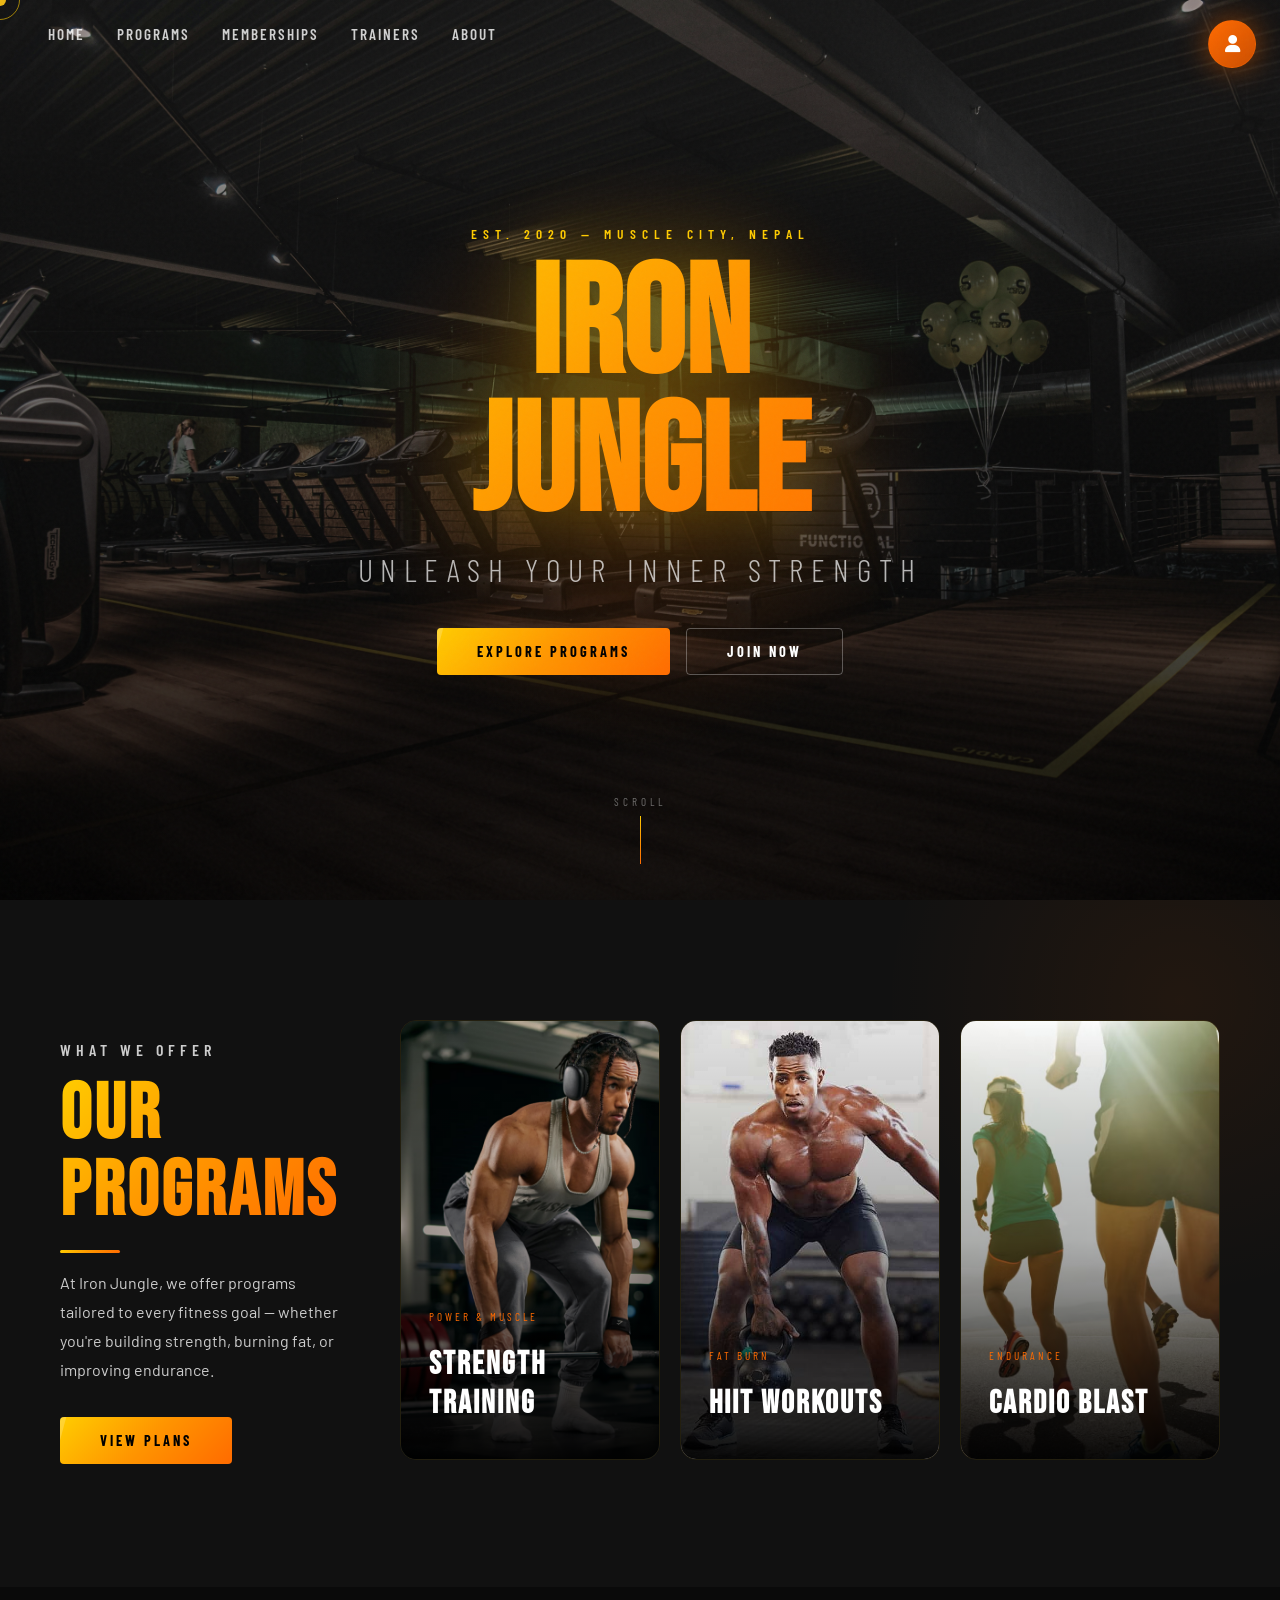
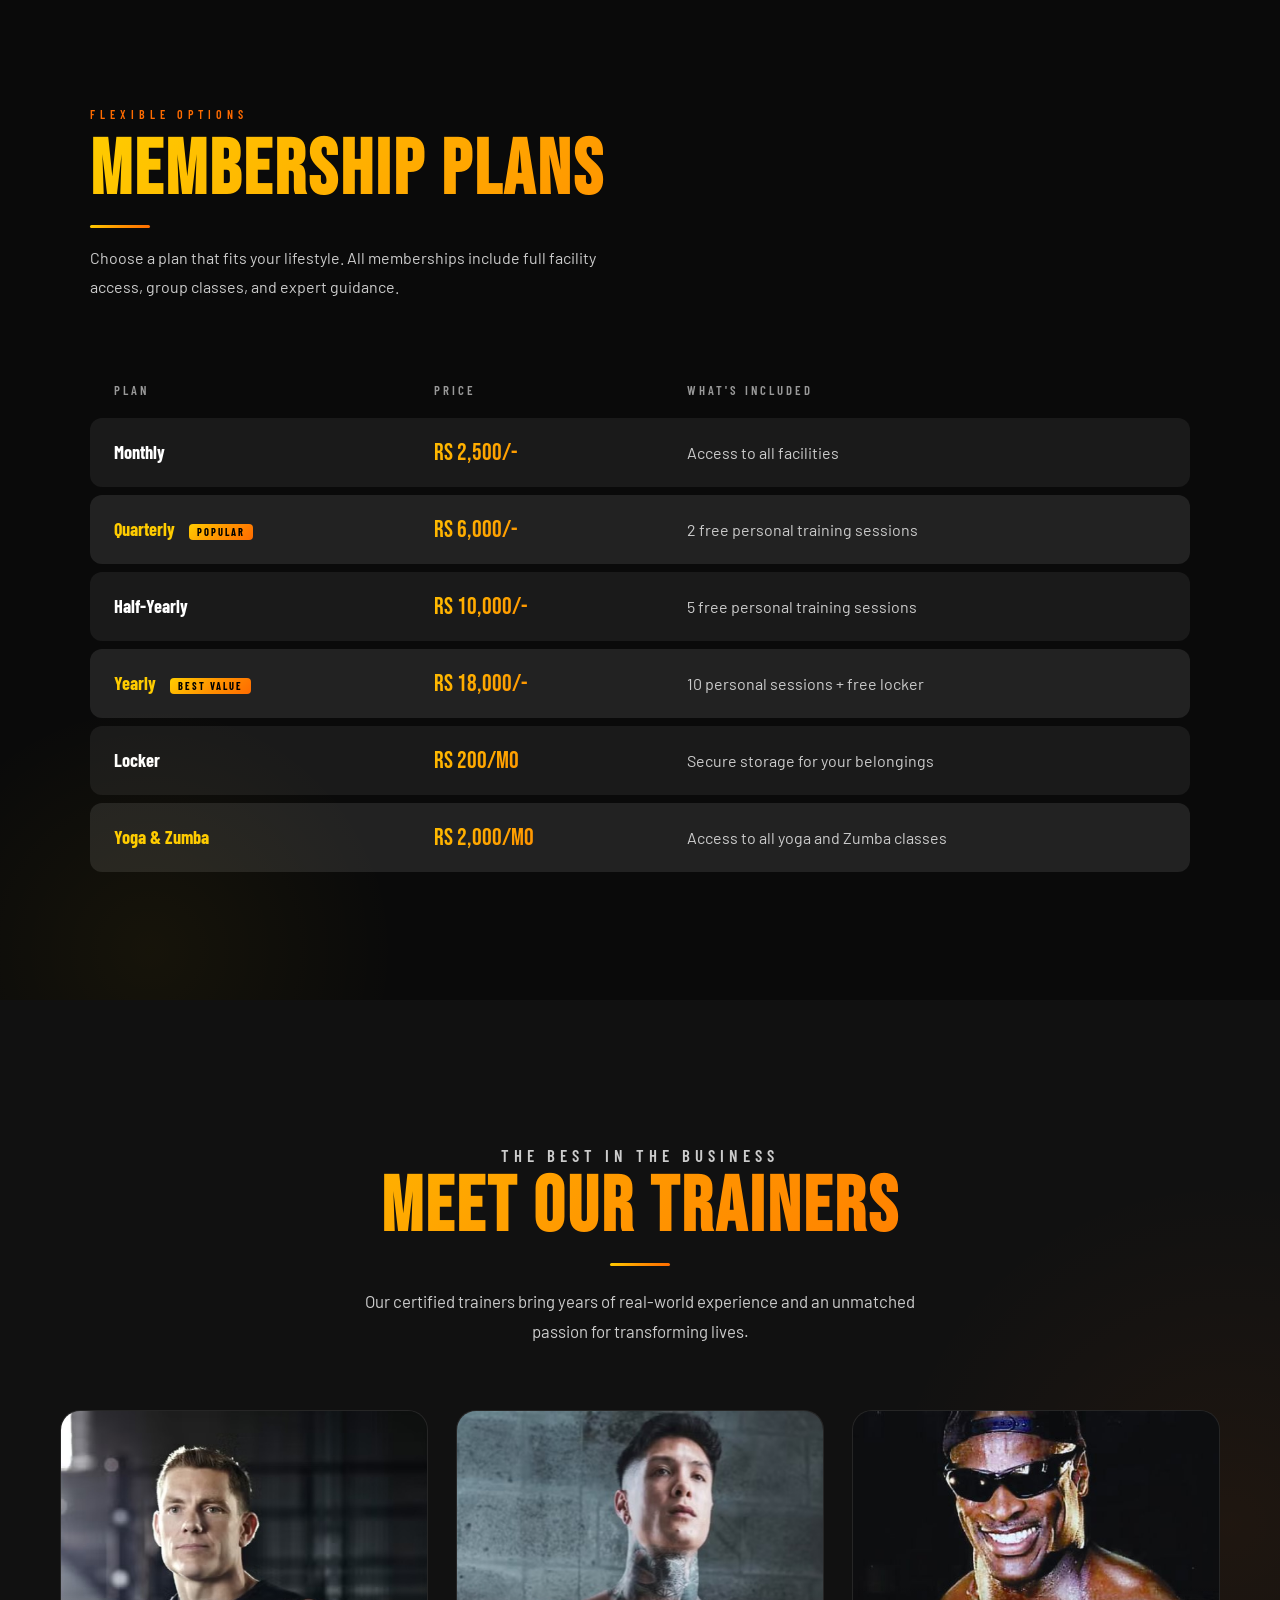
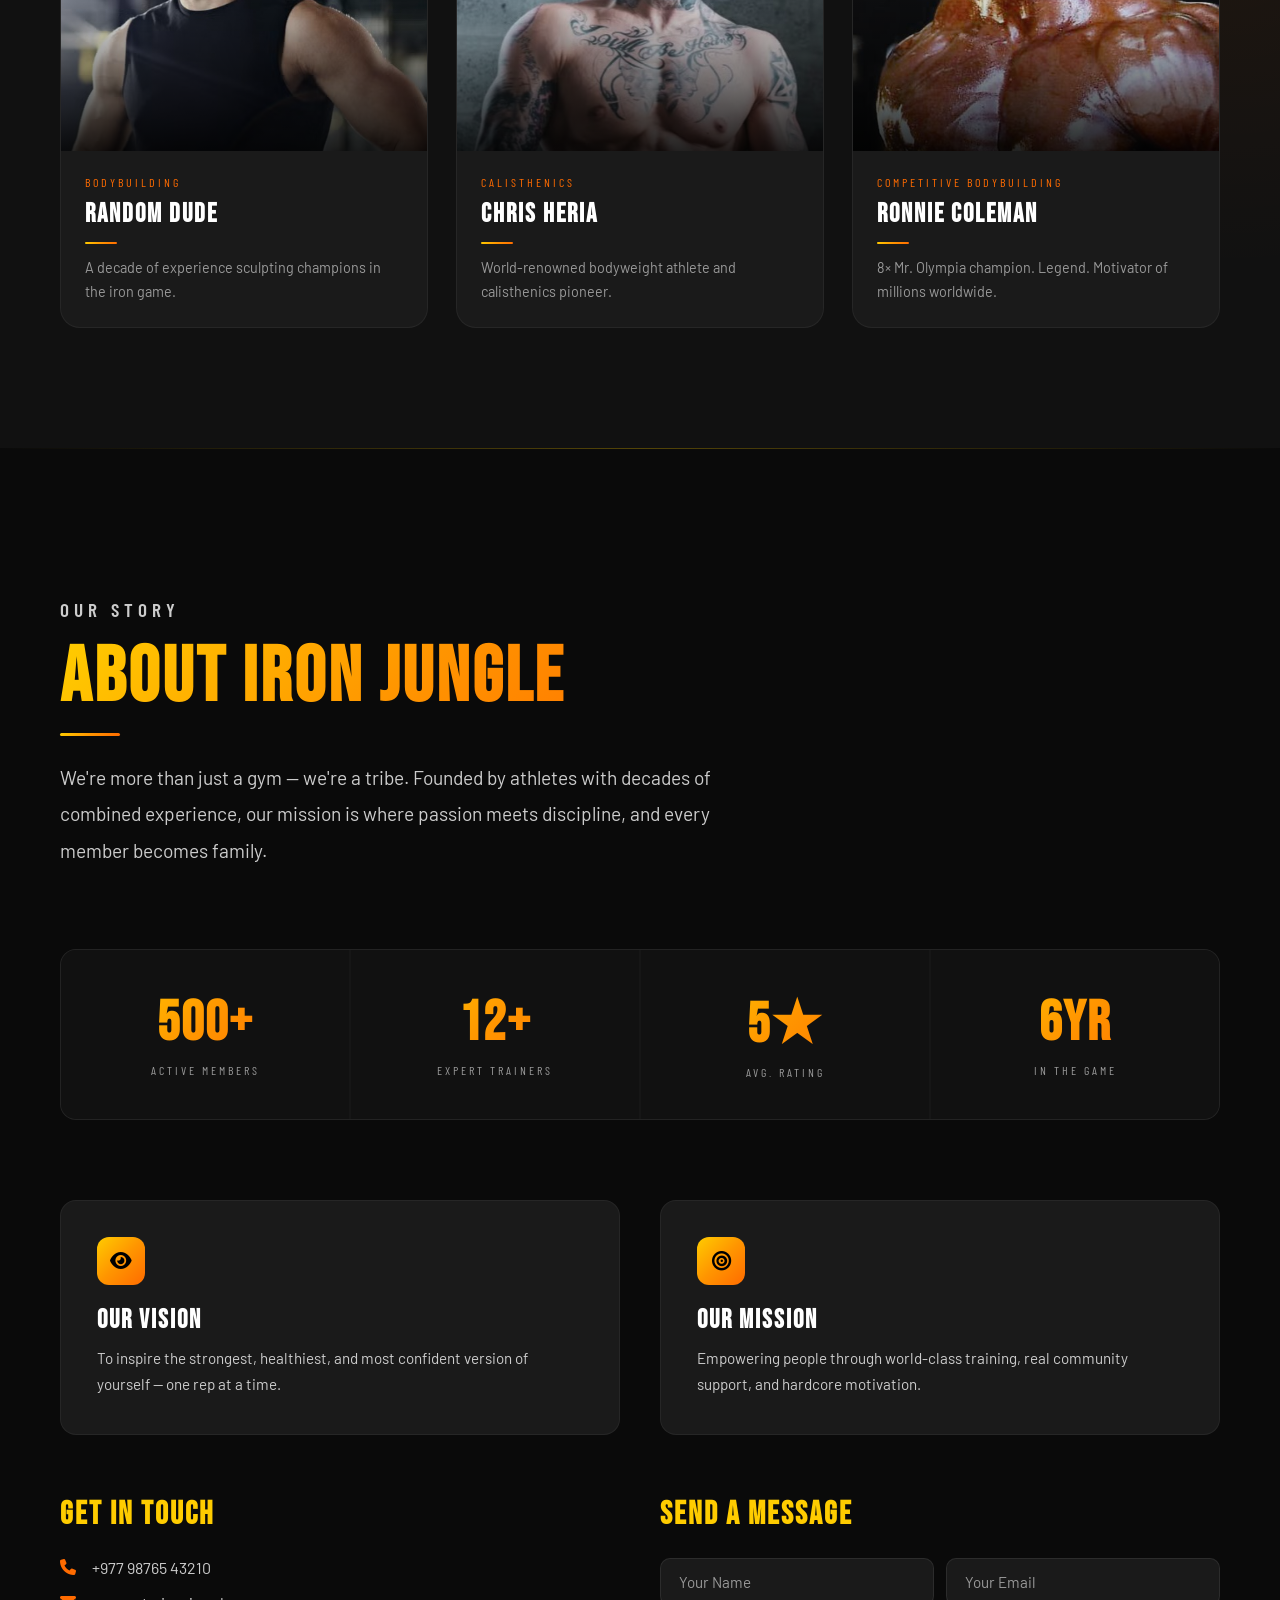
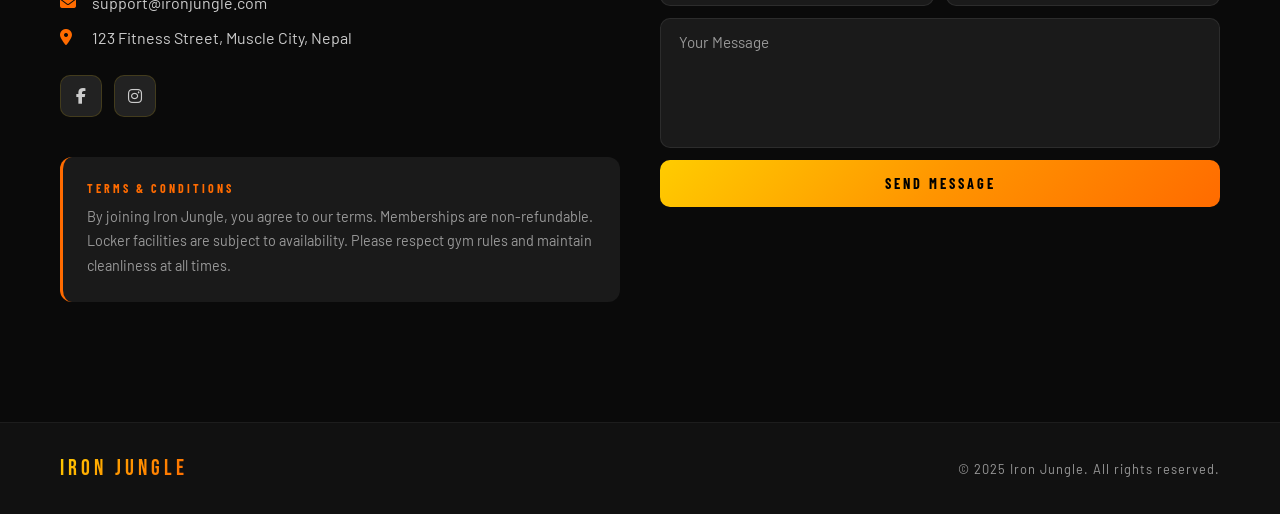
==== index.html @ 3fd4d3b8 "renamed" ====
<!DOCTYPE html>
<html lang="en">
<head>
  <meta charset="UTF-8" />
  <meta name="viewport" content="width=device-width, initial-scale=1.0"/>
  <title>Iron Jungle — Unleash Your Strength</title>
  <link href="https://fonts.googleapis.com/css2?family=Bebas+Neue&family=Anton&family=Barlow+Condensed:wght@300;400;600;700&family=Barlow:wght@300;400;500&display=swap" rel="stylesheet">
  <link rel="stylesheet" href="https://cdnjs.cloudflare.com/ajax/libs/font-awesome/6.4.2/css/all.min.css" />
  <style>
    /* ===== CSS VARIABLES ===== */
    :root {
      --gold: #FFCC00;
      --gold-deep: #E6A800;
      --gold-light: #FFE566;
      --orange: #FF6B00;
      --orange-deep: #CC4E00;
      --dark: #0A0A0A;
      --dark-2: #111111;
      --dark-3: #1A1A1A;
      --dark-4: #222222;
      --dark-5: #2A2A2A;
      --white: #FFFFFF;
      --grey: #999999;
      --grey-light: #CCCCCC;
      --gradient-gold: linear-gradient(135deg, #FFCC00 0%, #FF9500 50%, #FF6B00 100%);
      --gradient-dark: linear-gradient(135deg, #1A1A1A 0%, #0A0A0A 100%);
      --gradient-hero: linear-gradient(180deg, rgba(0,0,0,0.2) 0%, rgba(0,0,0,0.85) 100%);
      --glow-gold: 0 0 30px rgba(255,204,0,0.4), 0 0 60px rgba(255,107,0,0.2);
      --glow-orange: 0 0 30px rgba(255,107,0,0.5);
    }

    /* ===== RESET & BASE ===== */
    *, *::before, *::after { margin: 0; padding: 0; box-sizing: border-box; }
    html { scroll-behavior: smooth; }
    body {
      font-family: 'Barlow', sans-serif;
      background: var(--dark);
      color: var(--white);
      overflow-x: hidden;
      cursor: none;
    }

    /* ===== CUSTOM CURSOR ===== */
    .cursor {
      width: 12px; height: 12px;
      background: var(--gold);
      border-radius: 50%;
      position: fixed; top: 0; left: 0;
      pointer-events: none; z-index: 99999;
      transform: translate(-50%, -50%);
      transition: transform 0.1s ease, width 0.2s ease, height 0.2s ease, background 0.2s ease;
      mix-blend-mode: difference;
    }
    .cursor-ring {
      width: 40px; height: 40px;
      border: 1.5px solid rgba(255,204,0,0.6);
      border-radius: 50%;
      position: fixed; top: 0; left: 0;
      pointer-events: none; z-index: 99998;
      transform: translate(-50%, -50%);
      transition: transform 0.15s ease, width 0.3s ease, height 0.3s ease, opacity 0.3s ease;
    }
    body:hover .cursor { opacity: 1; }
    a:hover ~ .cursor, button:hover ~ .cursor { width: 20px; height: 20px; }

    /* ===== NOISE OVERLAY ===== */
    body::before {
      content: '';
      position: fixed; inset: 0;
      background-image: url("data:image/svg+xml,%3Csvg viewBox='0 0 256 256' xmlns='http://www.w3.org/2000/svg'%3E%3Cfilter id='noise'%3E%3CfeTurbulence type='fractalNoise' baseFrequency='0.9' numOctaves='4' stitchTiles='stitch'/%3E%3C/filter%3E%3Crect width='100%25' height='100%25' filter='url(%23noise)' opacity='1'/%3E%3C/svg%3E");
      opacity: 0.025;
      pointer-events: none;
      z-index: 9999;
    }

    /* ===== SCROLLBAR ===== */
    ::-webkit-scrollbar { width: 4px; }
    ::-webkit-scrollbar-track { background: var(--dark); }
    ::-webkit-scrollbar-thumb { background: var(--gradient-gold); border-radius: 2px; }

    /* ===== LOGIN ICON ===== */
    .login-icon {
      position: fixed; top: 20px; right: 24px;
      width: 48px; height: 48px;
      background: linear-gradient(135deg, var(--orange), var(--orange-deep));
      border-radius: 50%;
      display: flex; align-items: center; justify-content: center;
      cursor: none;
      z-index: 1000;
      box-shadow: var(--glow-orange);
      transition: transform 0.3s cubic-bezier(0.34,1.56,0.64,1), box-shadow 0.3s;
      border: 1px solid rgba(255,107,0,0.3);
    }
    .login-icon:hover { transform: scale(1.15); box-shadow: 0 0 40px rgba(255,107,0,0.7); }
    .login-icon i { color: #fff; font-size: 1.1rem; }

    /* ===== MODAL ===== */
    .modal-overlay {
      display: none; position: fixed; inset: 0;
      background: rgba(0,0,0,0.85);
      backdrop-filter: blur(8px);
      z-index: 998;
    }
    .container {
      display: none; position: fixed;
      top: 50%; left: 50%;
      transform: translate(-50%, -50%) scale(0.95);
      z-index: 999;
      width: min(760px, 96vw);
      min-height: 480px;
      background: var(--dark-3);
      border-radius: 20px;
      overflow: hidden;
      border: 1px solid rgba(255,204,0,0.15);
      box-shadow: 0 30px 80px rgba(0,0,0,0.8), var(--glow-gold);
      opacity: 0;
      transition: opacity 0.35s ease, transform 0.35s cubic-bezier(0.34,1.56,0.64,1);
    }
    .container.active {
      display: block;
      opacity: 1;
      transform: translate(-50%, -50%) scale(1);
    }
    .container p { font-size: 14px; line-height: 1.5; margin: 16px 0; color: var(--grey-light); }
    .container span { font-size: 12px; color: var(--grey); }
    .container a { color: var(--grey-light); font-size: 13px; text-decoration: none; margin: 12px 0 8px; display: block; }
    .container a:hover { color: var(--gold); }
    .container button {
      background: var(--gradient-gold);
      color: #000;
      font-family: 'Barlow Condensed', sans-serif;
      font-size: 14px;
      font-weight: 700;
      letter-spacing: 2px;
      text-transform: uppercase;
      padding: 12px 44px;
      border: none;
      border-radius: 8px;
      cursor: none;
      transition: transform 0.2s, box-shadow 0.2s;
      margin-top: 8px;
    }
    .container button:hover { transform: translateY(-2px); box-shadow: var(--glow-gold); }
    .container form {
      background: var(--dark-3);
      display: flex; align-items: center; justify-content: center;
      flex-direction: column;
      padding: 0 36px;
      height: 100%;
    }
    .container form h1 {
      font-family: 'Bebas Neue', sans-serif;
      font-size: 2.2rem;
      letter-spacing: 3px;
      color: var(--white);
      margin-bottom: 8px;
    }
    .container input {
      background: var(--dark-5);
      border: 1px solid rgba(255,204,0,0.15);
      color: var(--white);
      margin: 6px 0;
      padding: 11px 16px;
      font-size: 13px;
      border-radius: 8px;
      width: 100%;
      outline: none;
      transition: border-color 0.2s, box-shadow 0.2s;
    }
    .container input:focus { border-color: var(--gold); box-shadow: 0 0 12px rgba(255,204,0,0.15); }
    .container input::placeholder { color: var(--grey); }
    .social-icons { margin: 12px 0; display: flex; gap: 8px; justify-content: center; }
    .social-icons a {
      border: 1px solid rgba(255,204,0,0.2);
      border-radius: 8px;
      display: inline-flex; justify-content: center; align-items: center;
      width: 38px; height: 38px;
      color: var(--grey-light);
      transition: background 0.2s, color 0.2s, border-color 0.2s;
    }
    .social-icons a:hover { background: var(--gradient-gold); color: #000; border-color: transparent; }
    .form-container { position: absolute; top: 0; height: 100%; transition: all 0.55s ease-in-out; }
    .sign-in { left: 0; width: 50%; z-index: 2; }
    .container.active .sign-in { transform: translateX(100%); }
    .sign-up { left: 0; width: 50%; opacity: 0; z-index: 1; }
    .container.active .sign-up { transform: translateX(100%); opacity: 1; z-index: 5; animation: move 0.55s; }
    @keyframes move {
      0%, 49.99% { opacity: 0; z-index: 1; }
      50%, 100% { opacity: 1; z-index: 5; }
    }
    .toggle-container {
      position: absolute; top: 0; left: 50%;
      width: 50%; height: 100%;
      overflow: hidden;
      transition: all 0.55s ease-in-out;
      border-radius: 120px 0 0 80px;
      z-index: 1000;
    }
    .container.active .toggle-container { transform: translateX(-100%); border-radius: 0 120px 80px 0; }
    .toggle {
      background: linear-gradient(135deg, #1A1A1A 0%, var(--orange-deep) 60%, var(--orange) 100%);
      height: 100%; color: #fff;
      position: relative; left: -100%; width: 200%;
      transform: translateX(0);
      transition: all 0.55s ease-in-out;
    }
    .container.active .toggle { transform: translateX(50%); }
    .toggle-panel {
      position: absolute; width: 50%; height: 100%;
      display: flex; align-items: center; justify-content: center; flex-direction: column;
      padding: 0 30px; text-align: center; top: 0;
      transition: all 0.55s ease-in-out;
    }
    .toggle-panel h1 { font-family: 'Bebas Neue', sans-serif; font-size: 2rem; letter-spacing: 3px; margin-bottom: 12px; }
    .toggle-panel p { font-size: 14px; color: rgba(255,255,255,0.8); margin-bottom: 20px; }
    .toggle-left { transform: translateX(-200%); }
    .container.active .toggle-left { transform: translateX(0); }
    .toggle-right { right: 0; transform: translateX(0); }
    .container.active .toggle-right { transform: translateX(200%); }
    .hidden { background: transparent; border: 1.5px solid rgba(255,255,255,0.5); color: #fff; }
    .hidden:hover { background: rgba(255,255,255,0.1); box-shadow: none; }

    /* ===== NAVBAR ===== */
    .navbar {
      position: absolute; top: 24px; left: 48px; z-index: 100;
    }
    .nav-list { display: flex; gap: 32px; list-style: none; }
    .nav-list li a {
      font-family: 'Barlow Condensed', sans-serif;
      font-weight: 600;
      font-size: 0.95rem;
      letter-spacing: 2px;
      text-transform: uppercase;
      color: rgba(255,255,255,0.8);
      text-decoration: none;
      position: relative;
      padding-bottom: 4px;
      transition: color 0.3s;
    }
    .nav-list li a::after {
      content: '';
      position: absolute; bottom: 0; left: 0;
      width: 0; height: 2px;
      background: var(--gradient-gold);
      transition: width 0.35s cubic-bezier(0.77, 0, 0.18, 1);
    }
    .nav-list li a:hover { color: var(--gold); }
    .nav-list li a:hover::after { width: 100%; }

    /* ===== HERO ===== */
    .hero {
      position: relative;
      width: 100%; height: 100vh;
      background: linear-gradient(180deg, rgba(0,0,0,0.25) 0%, rgba(0,0,0,0.92) 100%),
        url('homeimg.jpg') center center / cover no-repeat;
      display: flex; align-items: center; justify-content: center;
      text-align: center;
      overflow: hidden;
    }
    /* Gradient orbs behind hero text */
    .hero::before {
      content: '';
      position: absolute;
      width: 600px; height: 600px;
      background: radial-gradient(circle, rgba(255,107,0,0.18) 0%, transparent 70%);
      top: 50%; left: 50%;
      transform: translate(-50%, -50%);
      animation: pulse-orb 6s ease-in-out infinite alternate;
      pointer-events: none;
    }
    @keyframes pulse-orb { from { transform: translate(-50%,-50%) scale(1); } to { transform: translate(-50%,-50%) scale(1.3); } }
    .hero-content { position: relative; z-index: 1; }
    .hero-eyebrow {
      font-family: 'Barlow Condensed', sans-serif;
      font-size: 0.85rem;
      font-weight: 600;
      letter-spacing: 6px;
      text-transform: uppercase;
      color: var(--gold);
      margin-bottom: 16px;
      opacity: 0;
      transform: translateY(20px);
      animation: fadeUp 0.8s 0.3s forwards;
    }
    .hero-title {
      font-family: 'Bebas Neue', sans-serif;
      font-size: clamp(4.5rem, 12vw, 10rem);
      line-height: 0.9;
      background: var(--gradient-gold);
      -webkit-background-clip: text;
      -webkit-text-fill-color: transparent;
      background-clip: text;
      filter: drop-shadow(0 0 40px rgba(255,204,0,0.35));
      opacity: 0;
      transform: translateY(30px);
      animation: fadeUp 0.9s 0.5s forwards;
    }
    .hero-subtitle {
      font-family: 'Barlow Condensed', sans-serif;
      font-size: clamp(1.2rem, 3vw, 2rem);
      font-weight: 300;
      letter-spacing: 8px;
      text-transform: uppercase;
      color: rgba(255,255,255,0.7);
      margin-top: 16px;
      opacity: 0;
      transform: translateY(20px);
      animation: fadeUp 0.8s 0.7s forwards;
    }
    .hero-cta {
      display: inline-flex; gap: 16px; margin-top: 40px;
      opacity: 0; transform: translateY(20px);
      animation: fadeUp 0.8s 0.9s forwards;
    }
    .btn-primary {
      font-family: 'Barlow Condensed', sans-serif;
      font-weight: 700; font-size: 0.9rem;
      letter-spacing: 3px; text-transform: uppercase;
      padding: 15px 40px;
      background: var(--gradient-gold);
      color: #000; border: none; border-radius: 4px;
      cursor: none; text-decoration: none;
      transition: transform 0.3s cubic-bezier(0.34,1.56,0.64,1), box-shadow 0.3s;
      position: relative; overflow: hidden;
    }
    .btn-primary::before {
      content: ''; position: absolute; inset: 0;
      background: rgba(255,255,255,0.2);
      transform: translateX(-100%) skewX(-15deg);
      transition: transform 0.4s ease;
    }
    .btn-primary:hover::before { transform: translateX(100%) skewX(-15deg); }
    .btn-primary:hover { transform: translateY(-3px); box-shadow: var(--glow-gold); }
    .btn-ghost {
      font-family: 'Barlow Condensed', sans-serif;
      font-weight: 700; font-size: 0.9rem;
      letter-spacing: 3px; text-transform: uppercase;
      padding: 14px 40px;
      background: transparent;
      color: var(--white); border: 1.5px solid rgba(255,255,255,0.3);
      border-radius: 4px; cursor: none; text-decoration: none;
      transition: border-color 0.3s, color 0.3s, transform 0.3s;
    }
    .btn-ghost:hover { border-color: var(--gold); color: var(--gold); transform: translateY(-3px); }

    /* scroll indicator */
    .scroll-indicator {
      position: absolute; bottom: 36px; left: 50%; transform: translateX(-50%);
      display: flex; flex-direction: column; align-items: center; gap: 8px;
      opacity: 0; animation: fadeIn 1s 1.4s forwards;
    }
    .scroll-indicator span {
      font-family: 'Barlow Condensed', sans-serif;
      font-size: 0.7rem; letter-spacing: 4px; color: rgba(255,255,255,0.4);
      text-transform: uppercase;
    }
    .scroll-line { width: 1px; height: 48px; background: var(--gradient-gold); animation: scrollLine 2s ease-in-out infinite; }
    @keyframes scrollLine { 0%,100% { transform: scaleY(1); opacity:0.6; } 50% { transform: scaleY(0.4); opacity:1; } }

    /* ===== SECTION TITLE ===== */
    .section-label {
      font-family: 'Barlow Condensed', sans-serif;
      font-size: 0.75rem; font-weight: 600;
      letter-spacing: 5px; text-transform: uppercase;
      color: var(--orange);
      margin-bottom: 12px;
    }
    .section-title {
      font-family: 'Bebas Neue', sans-serif;
      font-size: clamp(2.8rem, 6vw, 5rem);
      letter-spacing: 3px;
      line-height: 1;
      background: var(--gradient-gold);
      -webkit-background-clip: text;
      -webkit-text-fill-color: transparent;
      background-clip: text;
    }

    /* ===== PROGRAMS SECTION ===== */
    #programs {
      padding: 120px 60px;
      background: var(--dark-2);
      position: relative; overflow: hidden;
    }
    #programs::before {
      content: '';
      position: absolute; top: -200px; right: -200px;
      width: 600px; height: 600px;
      background: radial-gradient(circle, rgba(255,107,0,0.07) 0%, transparent 70%);
      pointer-events: none;
    }
    .programs-layout {
      max-width: 1300px; margin: 0 auto;
      display: grid; grid-template-columns: 280px 1fr;
      gap: 60px; align-items: start;
    }
    .programs-sidebar { position: sticky; top: 100px; }
    .programs-sidebar .section-title { margin-bottom: 20px; }
    .programs-sidebar p {
      font-size: 1rem; line-height: 1.8;
      color: var(--grey-light); margin-top: 16px;
    }
    .programs-sidebar .btn-primary { margin-top: 32px; display: inline-block; }
    .program-card-container {
      display: grid;
      grid-template-columns: repeat(auto-fit, minmax(240px,1fr));
      gap: 20px;
    }
    .program-card {
      position: relative; height: 440px;
      border-radius: 16px; overflow: hidden;
      cursor: none;
      border: 1px solid rgba(255,204,0,0.08);
      transition: transform 0.4s cubic-bezier(0.34,1.56,0.64,1), box-shadow 0.4s;
    }
    .program-card:hover { transform: translateY(-8px) scale(1.02); box-shadow: 0 30px 60px rgba(0,0,0,0.5), var(--glow-gold); }
    .program-img-container { position: relative; width: 100%; height: 100%; }
    .program-img-container img { width: 100%; height: 100%; object-fit: cover; transition: transform 0.6s ease, filter 0.4s; }
    .program-card:hover img { transform: scale(1.08); filter: brightness(0.5) saturate(1.2); }
    .program-overlay {
      position: absolute; inset: 0;
      background: linear-gradient(to top, rgba(0,0,0,0.95) 0%, rgba(0,0,0,0.3) 50%, transparent 100%);
      display: flex; flex-direction: column; justify-content: flex-end;
      padding: 28px;
      transition: background 0.4s;
    }
    .program-card:hover .program-overlay { background: linear-gradient(to top, rgba(0,0,0,0.97) 0%, rgba(10,10,10,0.6) 100%); }
    .program-tag {
      font-family: 'Barlow Condensed', sans-serif;
      font-size: 0.7rem; letter-spacing: 3px; text-transform: uppercase;
      color: var(--orange); margin-bottom: 8px;
    }
    .program-overlay h2 {
      font-family: 'Bebas Neue', sans-serif;
      font-size: 2rem; letter-spacing: 2px; color: var(--white);
      margin-bottom: 8px;
    }
    .program-overlay p {
      font-size: 0.9rem; color: rgba(255,255,255,0.7);
      line-height: 1.6;
      max-height: 0; overflow: hidden;
      transition: max-height 0.4s ease, opacity 0.4s;
      opacity: 0;
    }
    .program-card:hover .program-overlay p { max-height: 100px; opacity: 1; }
    .program-line {
      width: 0; height: 2px;
      background: var(--gradient-gold);
      margin-bottom: 12px;
      transition: width 0.4s ease;
    }
    .program-card:hover .program-line { width: 40px; }

    /* ===== MEMBERSHIPS SECTION ===== */
    #memberships {
      padding: 120px 60px;
      background: var(--dark);
      position: relative; overflow: hidden;
    }
    #memberships::after {
      content: '';
      position: absolute; bottom: -200px; left: -100px;
      width: 500px; height: 500px;
      background: radial-gradient(circle, rgba(255,204,0,0.05) 0%, transparent 70%);
      pointer-events: none;
    }
    .memberships-layout {
      max-width: 1100px; margin: 0 auto;
    }
    .memberships-header { margin-bottom: 60px; }
    .membership-table {
      width: 100%; border-collapse: separate; border-spacing: 0 8px;
      font-size: 1rem;
    }
    .membership-table thead tr { background: transparent; }
    .membership-table th {
      font-family: 'Barlow Condensed', sans-serif;
      font-weight: 600; letter-spacing: 3px; text-transform: uppercase;
      font-size: 0.8rem; color: var(--grey);
      padding: 12px 24px; text-align: left;
    }
    .membership-table tbody tr {
      background: var(--dark-3);
      border-radius: 12px;
      transition: transform 0.3s ease, box-shadow 0.3s;
      cursor: default;
    }
    .membership-table tbody tr:hover {
      transform: translateX(6px);
      box-shadow: -4px 0 0 var(--orange), 4px 20px 40px rgba(0,0,0,0.3);
    }
    .membership-table td {
      padding: 20px 24px;
      border-bottom: none;
      color: var(--grey-light);
    }
    .membership-table td:first-child {
      font-family: 'Barlow Condensed', sans-serif;
      font-weight: 700; font-size: 1.15rem;
      color: var(--white); border-radius: 12px 0 0 12px;
    }
    .membership-table td:last-child { border-radius: 0 12px 12px 0; }
    .price-cell {
      font-family: 'Bebas Neue', sans-serif;
      font-size: 1.5rem;
      background: var(--gradient-gold);
      -webkit-background-clip: text;
      -webkit-text-fill-color: transparent;
      background-clip: text;
    }
    .membership-table tbody tr.highlight-row { background: var(--dark-4); border: 1px solid rgba(255,204,0,0.15); }
    .membership-table tbody tr.highlight-row td:first-child { color: var(--gold); }
    .highlight-badge {
      display: inline-block; font-size: 0.65rem;
      font-family: 'Barlow Condensed', sans-serif;
      letter-spacing: 2px; text-transform: uppercase;
      background: var(--gradient-gold); color: #000;
      padding: 2px 8px; border-radius: 4px; margin-left: 10px;
      font-weight: 700; vertical-align: middle;
    }

    /* ===== TRAINERS SECTION ===== */
    #trainers {
      padding: 120px 60px;
      background: var(--dark-2);
      position: relative; overflow: hidden;
    }
    #trainers::before {
      content: '';
      position: absolute; top: 50%; right: -300px;
      width: 700px; height: 700px;
      background: radial-gradient(circle, rgba(255,107,0,0.06) 0%, transparent 70%);
      transform: translateY(-50%);
      pointer-events: none;
    }
    .trainers-layout { max-width: 1300px; margin: 0 auto; }
    .trainers-header { text-align: center; margin-bottom: 64px; }
    .trainers-header .section-title { display: block; }
    .trainers-header p { max-width: 560px; margin: 20px auto 0; color: var(--grey-light); font-size: 1.05rem; line-height: 1.8; }
    .trainer-grid {
      display: grid; grid-template-columns: repeat(3, 1fr);
      gap: 28px;
    }
    .trainer-card {
      background: var(--dark-3);
      border-radius: 20px; overflow: hidden;
      border: 1px solid rgba(255,255,255,0.05);
      transition: transform 0.4s cubic-bezier(0.34,1.56,0.64,1), box-shadow 0.4s, border-color 0.4s;
      cursor: none; position: relative;
    }
    .trainer-card:hover {
      transform: translateY(-12px);
      box-shadow: 0 40px 80px rgba(0,0,0,0.5), 0 0 0 1px rgba(255,204,0,0.2);
      border-color: rgba(255,204,0,0.2);
    }
    .trainer-img-container { width: 100%; height: 340px; overflow: hidden; position: relative; }
    .trainer-img-container::after {
      content: '';
      position: absolute; inset: 0;
      background: linear-gradient(to top, rgba(0,0,0,0.85) 0%, transparent 50%);
    }
    .trainer-img-container img {
      width: 100%; height: 100%; object-fit: cover; object-position: top;
      transition: transform 0.6s ease, filter 0.4s;
    }
    .trainer-card:hover img { transform: scale(1.06); filter: saturate(1.1); }
    .trainer-insta-btn {
      position: absolute; bottom: 16px; right: 16px;
      width: 40px; height: 40px;
      background: var(--gradient-gold);
      border-radius: 50%;
      display: flex; align-items: center; justify-content: center;
      color: #000; font-size: 1rem;
      z-index: 2;
      opacity: 0; transform: scale(0.7);
      transition: opacity 0.3s, transform 0.3s cubic-bezier(0.34,1.56,0.64,1);
      text-decoration: none;
    }
    .trainer-card:hover .trainer-insta-btn { opacity: 1; transform: scale(1); }
    .trainer-insta-btn:hover { transform: scale(1.15) !important; }
    .trainer-info { padding: 24px; }
    .trainer-info h3 {
      font-family: 'Bebas Neue', sans-serif;
      font-size: 1.6rem; letter-spacing: 2px;
      color: var(--white); margin-bottom: 6px;
    }
    .trainer-specialty {
      font-family: 'Barlow Condensed', sans-serif;
      font-size: 0.75rem; letter-spacing: 3px; text-transform: uppercase;
      color: var(--orange); margin-bottom: 10px;
    }
    .trainer-info p { font-size: 0.9rem; color: var(--grey); line-height: 1.6; }
    .trainer-divider { width: 32px; height: 2px; background: var(--gradient-gold); margin: 12px 0; border-radius: 1px; }

    /* ===== ABOUT SECTION ===== */
    #about {
      padding: 120px 60px;
      background: var(--dark);
      position: relative; overflow: hidden;
    }
    #about::before {
      content: '';
      position: absolute; top: 0; left: 0; right: 0; height: 1px;
      background: linear-gradient(to right, transparent, rgba(255,204,0,0.3), transparent);
    }
    .about-layout { max-width: 1200px; margin: 0 auto; }
    .about-intro { max-width: 700px; margin-bottom: 80px; }
    .about-intro p { font-size: 1.2rem; line-height: 1.9; color: var(--grey-light); margin-top: 24px; }
    .about-stats {
      display: grid; grid-template-columns: repeat(4, 1fr);
      gap: 2px; margin-bottom: 80px;
      background: rgba(255,255,255,0.05);
      border-radius: 16px; overflow: hidden;
      border: 1px solid rgba(255,255,255,0.06);
    }
    .stat-box {
      background: var(--dark-2);
      padding: 40px 30px; text-align: center;
      transition: background 0.3s;
    }
    .stat-box:hover { background: var(--dark-3); }
    .stat-box h3 {
      font-family: 'Bebas Neue', sans-serif;
      font-size: 3.5rem; letter-spacing: 2px;
      background: var(--gradient-gold);
      -webkit-background-clip: text;
      -webkit-text-fill-color: transparent;
      background-clip: text;
    }
    .stat-box p { font-family: 'Barlow Condensed', sans-serif; font-size: 0.75rem; letter-spacing: 3px; text-transform: uppercase; color: var(--grey); margin-top: 6px; }
    .about-grid {
      display: grid; grid-template-columns: 1fr 1fr;
      gap: 40px; margin-bottom: 60px;
    }
    .highlight {
      padding: 36px;
      background: var(--dark-3);
      border-radius: 16px;
      border: 1px solid rgba(255,255,255,0.05);
      transition: transform 0.3s, border-color 0.3s;
    }
    .highlight:hover { transform: translateY(-4px); border-color: rgba(255,204,0,0.15); }
    .highlight-icon {
      width: 48px; height: 48px;
      background: var(--gradient-gold);
      border-radius: 12px;
      display: flex; align-items: center; justify-content: center;
      font-size: 1.2rem; color: #000;
      margin-bottom: 20px;
    }
    .highlight h3 {
      font-family: 'Bebas Neue', sans-serif;
      font-size: 1.6rem; letter-spacing: 2px;
      color: var(--white); margin-bottom: 10px;
    }
    .highlight p { font-size: 0.95rem; color: var(--grey-light); line-height: 1.7; }
    .contact-section {
      display: grid; grid-template-columns: 1fr 1fr; gap: 40px;
    }
    .contact-info h3 {
      font-family: 'Bebas Neue', sans-serif;
      font-size: 2rem; letter-spacing: 2px; color: var(--gold);
      margin-bottom: 24px;
    }
    .contact-item {
      display: flex; align-items: center; gap: 12px;
      margin-bottom: 16px; color: var(--grey-light);
    }
    .contact-item i { color: var(--orange); width: 20px; }
    .contact-socials { display: flex; gap: 12px; margin-top: 28px; }
    .contact-socials a {
      width: 42px; height: 42px;
      background: var(--dark-4);
      border: 1px solid rgba(255,204,0,0.15);
      border-radius: 10px;
      display: flex; align-items: center; justify-content: center;
      color: var(--grey-light); font-size: 1rem;
      text-decoration: none;
      transition: background 0.3s, color 0.3s, transform 0.3s;
    }
    .contact-socials a:hover { background: var(--gradient-gold); color: #000; transform: translateY(-3px); }
    .terms-box { margin-top: 40px; padding: 24px; background: var(--dark-3); border-radius: 12px; border-left: 3px solid var(--orange); }
    .terms-box h4 {
      font-family: 'Barlow Condensed', sans-serif;
      font-size: 0.75rem; letter-spacing: 3px; text-transform: uppercase;
      color: var(--orange); margin-bottom: 10px;
    }
    .terms-box p { font-size: 0.9rem; color: var(--grey); line-height: 1.7; }
    .contact-form-box { }
    .contact-form-box h3 {
      font-family: 'Bebas Neue', sans-serif;
      font-size: 2rem; letter-spacing: 2px; color: var(--gold);
      margin-bottom: 24px;
    }
    .contact-form-box form { display: flex; flex-direction: column; gap: 12px; }
    .form-row { display: flex; gap: 12px; }
    .form-row input { flex: 1; }
    .contact-form-box input,
    .contact-form-box textarea {
      width: 100%;
      padding: 14px 18px;
      background: var(--dark-3);
      border: 1px solid rgba(255,255,255,0.08);
      border-radius: 10px;
      color: var(--white);
      font-family: 'Barlow', sans-serif;
      font-size: 0.95rem;
      outline: none;
      transition: border-color 0.25s, box-shadow 0.25s;
    }
    .contact-form-box input:focus,
    .contact-form-box textarea:focus { border-color: var(--gold); box-shadow: 0 0 0 3px rgba(255,204,0,0.08); }
    .contact-form-box input::placeholder,
    .contact-form-box textarea::placeholder { color: var(--grey); }
    .contact-form-box textarea { resize: none; height: 130px; }
    .contact-form-box button {
      font-family: 'Barlow Condensed', sans-serif;
      font-weight: 700; letter-spacing: 3px; font-size: 0.9rem;
      text-transform: uppercase;
      padding: 15px;
      background: var(--gradient-gold);
      color: #000; border: none; border-radius: 10px;
      cursor: none;
      transition: transform 0.3s, box-shadow 0.3s;
    }
    .contact-form-box button:hover { transform: translateY(-2px); box-shadow: var(--glow-gold); }

    /* ===== FOOTER LINE ===== */
    footer {
      background: var(--dark-2);
      border-top: 1px solid rgba(255,255,255,0.05);
      padding: 32px 60px;
      display: flex; align-items: center; justify-content: space-between;
    }
    footer .logo-text {
      font-family: 'Bebas Neue', sans-serif;
      font-size: 1.4rem; letter-spacing: 4px;
      background: var(--gradient-gold);
      -webkit-background-clip: text;
      -webkit-text-fill-color: transparent;
      background-clip: text;
    }
    footer p { font-size: 0.8rem; color: var(--grey); letter-spacing: 1px; }

    /* ===== ANIMATIONS ===== */
    @keyframes fadeUp {
      to { opacity: 1; transform: translateY(0); }
    }
    @keyframes fadeIn {
      to { opacity: 1; }
    }
    .reveal {
      opacity: 0; transform: translateY(40px);
      transition: opacity 0.8s cubic-bezier(0.16,1,0.3,1), transform 0.8s cubic-bezier(0.16,1,0.3,1);
    }
    .reveal.visible { opacity: 1; transform: translateY(0); }
    .reveal-left {
      opacity: 0; transform: translateX(-40px);
      transition: opacity 0.8s cubic-bezier(0.16,1,0.3,1), transform 0.8s cubic-bezier(0.16,1,0.3,1);
    }
    .reveal-left.visible { opacity: 1; transform: translateX(0); }

    /* stagger delays */
    .stagger-1 { transition-delay: 0.1s; }
    .stagger-2 { transition-delay: 0.2s; }
    .stagger-3 { transition-delay: 0.3s; }
    .stagger-4 { transition-delay: 0.4s; }

    /* divider lines */
    .section-divider {
      width: 60px; height: 3px;
      background: var(--gradient-gold);
      border-radius: 2px;
      margin: 16px 0 0;
    }

    /* ===== RESPONSIVE ===== */
    @media (max-width: 1024px) {
      .programs-layout { grid-template-columns: 1fr; }
      .programs-sidebar { position: static; }
      .trainer-grid { grid-template-columns: 1fr 1fr; }
      .about-grid { grid-template-columns: 1fr; }
      .contact-section { grid-template-columns: 1fr; }
      .about-stats { grid-template-columns: repeat(2,1fr); }
    }
    @media (max-width: 768px) {
      #programs, #memberships, #trainers, #about { padding: 80px 24px; }
      .navbar { left: 20px; top: 16px; }
      .nav-list { gap: 20px; }
      .trainer-grid { grid-template-columns: 1fr; }
      footer { flex-direction: column; gap: 12px; text-align: center; }
      .about-stats { grid-template-columns: repeat(2,1fr); }
    }
  </style>
</head>
<body>

  <!-- CURSOR -->
  <div class="cursor" id="cursor"></div>
  <div class="cursor-ring" id="cursorRing"></div>

  <!-- LOGIN ICON -->
  <div class="login-icon" tabindex="0" aria-label="Open login modal">
    <i class="fas fa-user" id="loginIcon"></i>
  </div>

  <!-- MODAL -->
  <div class="container" id="container">
    <div class="form-container sign-up">
      <form>
        <h1>Create Account</h1>
        <div class="social-icons">
          <a href="#" aria-label="Google"><i class="fa-brands fa-google-plus-g"></i></a>
          <a href="#" aria-label="Facebook"><i class="fa-brands fa-facebook-f"></i></a>
          <a href="#" aria-label="GitHub"><i class="fa-brands fa-github"></i></a>
          <a href="#" aria-label="LinkedIn"><i class="fa-brands fa-linkedin-in"></i></a>
        </div>
        <span>or use your email for registration</span>
        <input type="text" placeholder="Full Name" required />
        <input type="email" placeholder="Email Address" required />
        <input type="password" placeholder="Password" required />
        <button type="submit">Create Account</button>
      </form>
    </div>
    <div class="form-container sign-in">
      <form>
        <h1>Welcome Back</h1>
        <div class="social-icons">
          <a href="#" aria-label="Google"><i class="fa-brands fa-google-plus-g"></i></a>
          <a href="#" aria-label="Facebook"><i class="fa-brands fa-facebook-f"></i></a>
          <a href="#" aria-label="GitHub"><i class="fa-brands fa-github"></i></a>
          <a href="#" aria-label="LinkedIn"><i class="fa-brands fa-linkedin-in"></i></a>
        </div>
        <span>or use your email password</span>
        <input type="email" placeholder="Email Address" required />
        <input type="password" placeholder="Password" required />
        <a href="#">Forgot Your Password?</a>
        <button type="submit">Sign In</button>
      </form>
    </div>
    <div class="toggle-container">
      <div class="toggle">
        <div class="toggle-panel toggle-left">
          <h1>Welcome Back!</h1>
          <p>Enter your personal details to use all site features</p>
          <button class="hidden" id="login">Sign In</button>
        </div>
        <div class="toggle-panel toggle-right">
          <h1>Hello, Friend!</h1>
          <p>Register with your personal details to use all site features</p>
          <button class="hidden" id="register">Sign Up</button>
        </div>
      </div>
    </div>
  </div>
  <div class="modal-overlay" id="modalOverlay"></div>

  <main>
    <!-- HERO -->
    <section class="hero" id="home">
      <nav class="navbar">
        <ul class="nav-list">
          <li><a href="#home">Home</a></li>
          <li><a href="#programs">Programs</a></li>
          <li><a href="#memberships">Memberships</a></li>
          <li><a href="#trainers">Trainers</a></li>
          <li><a href="#about">About</a></li>
        </ul>
      </nav>
      <div class="hero-content">
        <p class="hero-eyebrow">Est. 2020 — Muscle City, Nepal</p>
        <h1 class="hero-title">Iron<br>Jungle</h1>
        <p class="hero-subtitle">Unleash Your Inner Strength</p>
        <div class="hero-cta">
          <a href="#programs" class="btn-primary">Explore Programs</a>
          <a href="#memberships" class="btn-ghost">Join Now</a>
        </div>
      </div>
      <div class="scroll-indicator">
        <span>Scroll</span>
        <div class="scroll-line"></div>
      </div>
    </section>

    <!-- PROGRAMS -->
    <section id="programs">
      <div class="programs-layout">
        <div class="programs-sidebar reveal-left">
          <p class="section-label">What We Offer</p>
          <h2 class="section-title">Our<br>Programs</h2>
          <div class="section-divider"></div>
          <p>At Iron Jungle, we offer programs tailored to every fitness goal — whether you're building strength, burning fat, or improving endurance.</p>
          <a href="#memberships" class="btn-primary" style="margin-top:32px;display:inline-block;">View Plans</a>
        </div>
        <div class="program-card-container">
          <div class="program-card reveal stagger-1">
            <div class="program-img-container">
              <img src="strength.avif" alt="Strength Training" onerror="this.src='https://images.unsplash.com/photo-1534438327276-14e5300c3a48?w=600'">
              <div class="program-overlay">
                <span class="program-tag">Power & Muscle</span>
                <div class="program-line"></div>
                <h2>Strength Training</h2>
                <p>Build raw power, muscle mass, and overall performance with our custom weightlifting programs.</p>
              </div>
            </div>
          </div>
          <div class="program-card reveal stagger-2">
            <div class="program-img-container">
              <img src="HIIT.jpeg" alt="HIIT" onerror="this.src='https://images.unsplash.com/photo-1549060279-7e168fcee0c2?w=600'">
              <div class="program-overlay">
                <span class="program-tag">Fat Burn</span>
                <div class="program-line"></div>
                <h2>HIIT Workouts</h2>
                <p>Fast, intense sessions for fat burning and endurance — suitable for all levels.</p>
              </div>
            </div>
          </div>
          <div class="program-card reveal stagger-3">
            <div class="program-img-container">
              <img src="cardio.avif" alt="Cardio" onerror="this.src='https://images.unsplash.com/photo-1571019613454-1cb2f99b2d8b?w=600'">
              <div class="program-overlay">
                <span class="program-tag">Endurance</span>
                <div class="program-line"></div>
                <h2>Cardio Blast</h2>
                <p>Heart-pumping cardio classes designed to improve stamina and keep your energy high.</p>
              </div>
            </div>
          </div>
        </div>
      </div>
    </section>

    <!-- MEMBERSHIPS -->
    <section id="memberships">
      <div class="memberships-layout">
        <div class="memberships-header reveal">
          <p class="section-label">Flexible Options</p>
          <h2 class="section-title">Membership Plans</h2>
          <div class="section-divider"></div>
          <p style="margin-top:16px;color:var(--grey-light);max-width:560px;line-height:1.8;">Choose a plan that fits your lifestyle. All memberships include full facility access, group classes, and expert guidance.</p>
        </div>
        <table class="membership-table reveal">
          <thead>
            <tr>
              <th>Plan</th>
              <th>Price</th>
              <th>What's Included</th>
            </tr>
          </thead>
          <tbody>
            <tr class="stagger-1">
              <td>Monthly</td>
              <td class="price-cell">Rs 2,500/-</td>
              <td>Access to all facilities</td>
            </tr>
            <tr class="highlight-row stagger-2">
              <td>Quarterly <span class="highlight-badge">Popular</span></td>
              <td class="price-cell">Rs 6,000/-</td>
              <td>2 free personal training sessions</td>
            </tr>
            <tr class="stagger-3">
              <td>Half-Yearly</td>
              <td class="price-cell">Rs 10,000/-</td>
              <td>5 free personal training sessions</td>
            </tr>
            <tr class="highlight-row stagger-4">
              <td>Yearly <span class="highlight-badge">Best Value</span></td>
              <td class="price-cell">Rs 18,000/-</td>
              <td>10 personal sessions + free locker</td>
            </tr>
            <tr>
              <td>Locker</td>
              <td class="price-cell">Rs 200/mo</td>
              <td>Secure storage for your belongings</td>
            </tr>
            <tr class="highlight-row">
              <td>Yoga & Zumba</td>
              <td class="price-cell">Rs 2,000/mo</td>
              <td>Access to all yoga and Zumba classes</td>
            </tr>
          </tbody>
        </table>
      </div>
    </section>

    <!-- TRAINERS -->
    <section id="trainers">
      <div class="trainers-layout">
        <div class="trainers-header reveal">
          <p class="section-label">The Best in the Business</p>
          <h2 class="section-title">Meet Our Trainers</h2>
          <div class="section-divider" style="margin:16px auto 0;"></div>
          <p>Our certified trainers bring years of real-world experience and an unmatched passion for transforming lives.</p>
        </div>
        <div class="trainer-grid">
          <div class="trainer-card reveal stagger-1">
            <div class="trainer-img-container">
              <img src="trainer1.avif" alt="Trainer" onerror="this.src='https://images.unsplash.com/photo-1571019614242-c5c5dee9f50b?w=600'">
              <a href="https://www.instagram.com/gymjoyce" class="trainer-insta-btn" target="_blank" rel="noopener">
                <i class="fab fa-instagram"></i>
              </a>
            </div>
            <div class="trainer-info">
              <div class="trainer-specialty">Bodybuilding</div>
              <h3>Random Dude</h3>
              <div class="trainer-divider"></div>
              <p>A decade of experience sculpting champions in the iron game.</p>
            </div>
          </div>
          <div class="trainer-card reveal stagger-2">
            <div class="trainer-img-container">
              <img src="trainer2.avif" alt="Chris Heria" onerror="this.src='https://images.unsplash.com/photo-1583454110551-21f2fa2afe61?w=600'">
              <a href="https://www.instagram.com/chrisheria" class="trainer-insta-btn" target="_blank" rel="noopener">
                <i class="fab fa-instagram"></i>
              </a>
            </div>
            <div class="trainer-info">
              <div class="trainer-specialty">Calisthenics</div>
              <h3>Chris Heria</h3>
              <div class="trainer-divider"></div>
              <p>World-renowned bodyweight athlete and calisthenics pioneer.</p>
            </div>
          </div>
          <div class="trainer-card reveal stagger-3">
            <div class="trainer-img-container">
              <img src="trainer3.jpg" alt="Ronnie Coleman" onerror="this.src='https://images.unsplash.com/photo-1593079831268-3381b0db4a77?w=600'">
              <a href="https://www.instagram.com/ronniecoleman8" class="trainer-insta-btn" target="_blank" rel="noopener">
                <i class="fab fa-instagram"></i>
              </a>
            </div>
            <div class="trainer-info">
              <div class="trainer-specialty">Competitive Bodybuilding</div>
              <h3>Ronnie Coleman</h3>
              <div class="trainer-divider"></div>
              <p>8× Mr. Olympia champion. Legend. Motivator of millions worldwide.</p>
            </div>
          </div>
        </div>
      </div>
    </section>

    <!-- ABOUT -->
    <section id="about">
      <div class="about-layout">
        <div class="about-intro reveal">
          <p class="section-label">Our Story</p>
          <h2 class="section-title">About Iron Jungle</h2>
          <div class="section-divider"></div>
          <p>We're more than just a gym — we're a tribe. Founded by athletes with decades of combined experience, our mission is where passion meets discipline, and every member becomes family.</p>
        </div>

        <div class="about-stats reveal">
          <div class="stat-box stagger-1">
            <h3>500+</h3>
            <p>Active Members</p>
          </div>
          <div class="stat-box stagger-2">
            <h3>12+</h3>
            <p>Expert Trainers</p>
          </div>
          <div class="stat-box stagger-3">
            <h3>5★</h3>
            <p>Avg. Rating</p>
          </div>
          <div class="stat-box stagger-4">
            <h3>6yr</h3>
            <p>In the Game</p>
          </div>
        </div>

        <div class="about-grid reveal">
          <div class="highlight stagger-1">
            <div class="highlight-icon"><i class="fas fa-eye"></i></div>
            <h3>Our Vision</h3>
            <p>To inspire the strongest, healthiest, and most confident version of yourself — one rep at a time.</p>
          </div>
          <div class="highlight stagger-2">
            <div class="highlight-icon"><i class="fas fa-bullseye"></i></div>
            <h3>Our Mission</h3>
            <p>Empowering people through world-class training, real community support, and hardcore motivation.</p>
          </div>
        </div>

        <div class="contact-section reveal">
          <div class="contact-info">
            <h3>Get In Touch</h3>
            <div class="contact-item"><i class="fas fa-phone"></i> +977 98765 43210</div>
            <div class="contact-item"><i class="fas fa-envelope"></i> support@ironjungle.com</div>
            <div class="contact-item"><i class="fas fa-map-marker-alt"></i> 123 Fitness Street, Muscle City, Nepal</div>
            <div class="contact-socials">
              <a href="https://facebook.com" target="_blank"><i class="fab fa-facebook-f"></i></a>
              <a href="https://www.instagram.com/rai_samyog_am_i/" target="_blank"><i class="fab fa-instagram"></i></a>
            </div>
            <div class="terms-box">
              <h4>Terms & Conditions</h4>
              <p>By joining Iron Jungle, you agree to our terms. Memberships are non-refundable. Locker facilities are subject to availability. Please respect gym rules and maintain cleanliness at all times.</p>
            </div>
          </div>
          <div class="contact-form-box">
            <h3>Send a Message</h3>
            <form>
              <div class="form-row">
                <input type="text" placeholder="Your Name" required />
                <input type="email" placeholder="Your Email" required />
              </div>
              <textarea placeholder="Your Message" rows="5" required></textarea>
              <button type="submit">Send Message</button>
            </form>
          </div>
        </div>
      </div>
    </section>
  </main>

  <footer>
    <span class="logo-text">Iron Jungle</span>
    <p>© 2025 Iron Jungle. All rights reserved.</p>
  </footer>

  <script>
    /* ===== CURSOR ===== */
    const cursor = document.getElementById('cursor');
    const ring = document.getElementById('cursorRing');
    let mx = 0, my = 0, rx = 0, ry = 0;
    document.addEventListener('mousemove', e => { mx = e.clientX; my = e.clientY; });
    function animCursor() {
      cursor.style.left = mx + 'px'; cursor.style.top = my + 'px';
      rx += (mx - rx) * 0.14; ry += (my - ry) * 0.14;
      ring.style.left = rx + 'px'; ring.style.top = ry + 'px';
      requestAnimationFrame(animCursor);
    }
    animCursor();
    document.querySelectorAll('a, button, .login-icon, .program-card, .trainer-card').forEach(el => {
      el.addEventListener('mouseenter', () => { cursor.style.transform = 'translate(-50%,-50%) scale(2.2)'; ring.style.opacity = '0'; });
      el.addEventListener('mouseleave', () => { cursor.style.transform = 'translate(-50%,-50%) scale(1)'; ring.style.opacity = '1'; });
    });

    /* ===== MODAL ===== */
    const modalContainer = document.getElementById('container');
    const overlay = document.getElementById('modalOverlay');
    const registerBtn = document.getElementById('register');
    const loginBtn = document.getElementById('login');
    const loginIcon = document.getElementById('loginIcon');

    function openModal() { overlay.style.display = 'block'; modalContainer.style.display = 'block'; requestAnimationFrame(() => modalContainer.classList.add('active')); }
    function closeModal() { modalContainer.classList.remove('active'); setTimeout(() => { modalContainer.style.display = 'none'; overlay.style.display = 'none'; }, 350); }
    loginIcon.parentElement.addEventListener('click', openModal);
    overlay.addEventListener('click', closeModal);
    registerBtn.addEventListener('click', () => modalContainer.classList.add('active'));
    loginBtn.addEventListener('click', () => modalContainer.classList.remove('active'));
    window.addEventListener('keydown', e => { if (e.key === 'Escape') closeModal(); });

    /* ===== SCROLL REVEAL ===== */
    const reveals = document.querySelectorAll('.reveal, .reveal-left');
    const observer = new IntersectionObserver((entries) => {
      entries.forEach(e => { if (e.isIntersecting) { e.target.classList.add('visible'); observer.unobserve(e.target); } });
    }, { threshold: 0.1 });
    reveals.forEach(el => observer.observe(el));

    /* ===== NAVBAR SCROLL ===== */
    const navbar = document.querySelector('.navbar');
    window.addEventListener('scroll', () => {
      navbar.style.opacity = window.scrollY > 80 ? '0.85' : '1';
    });
  </script>
</body>
</html>
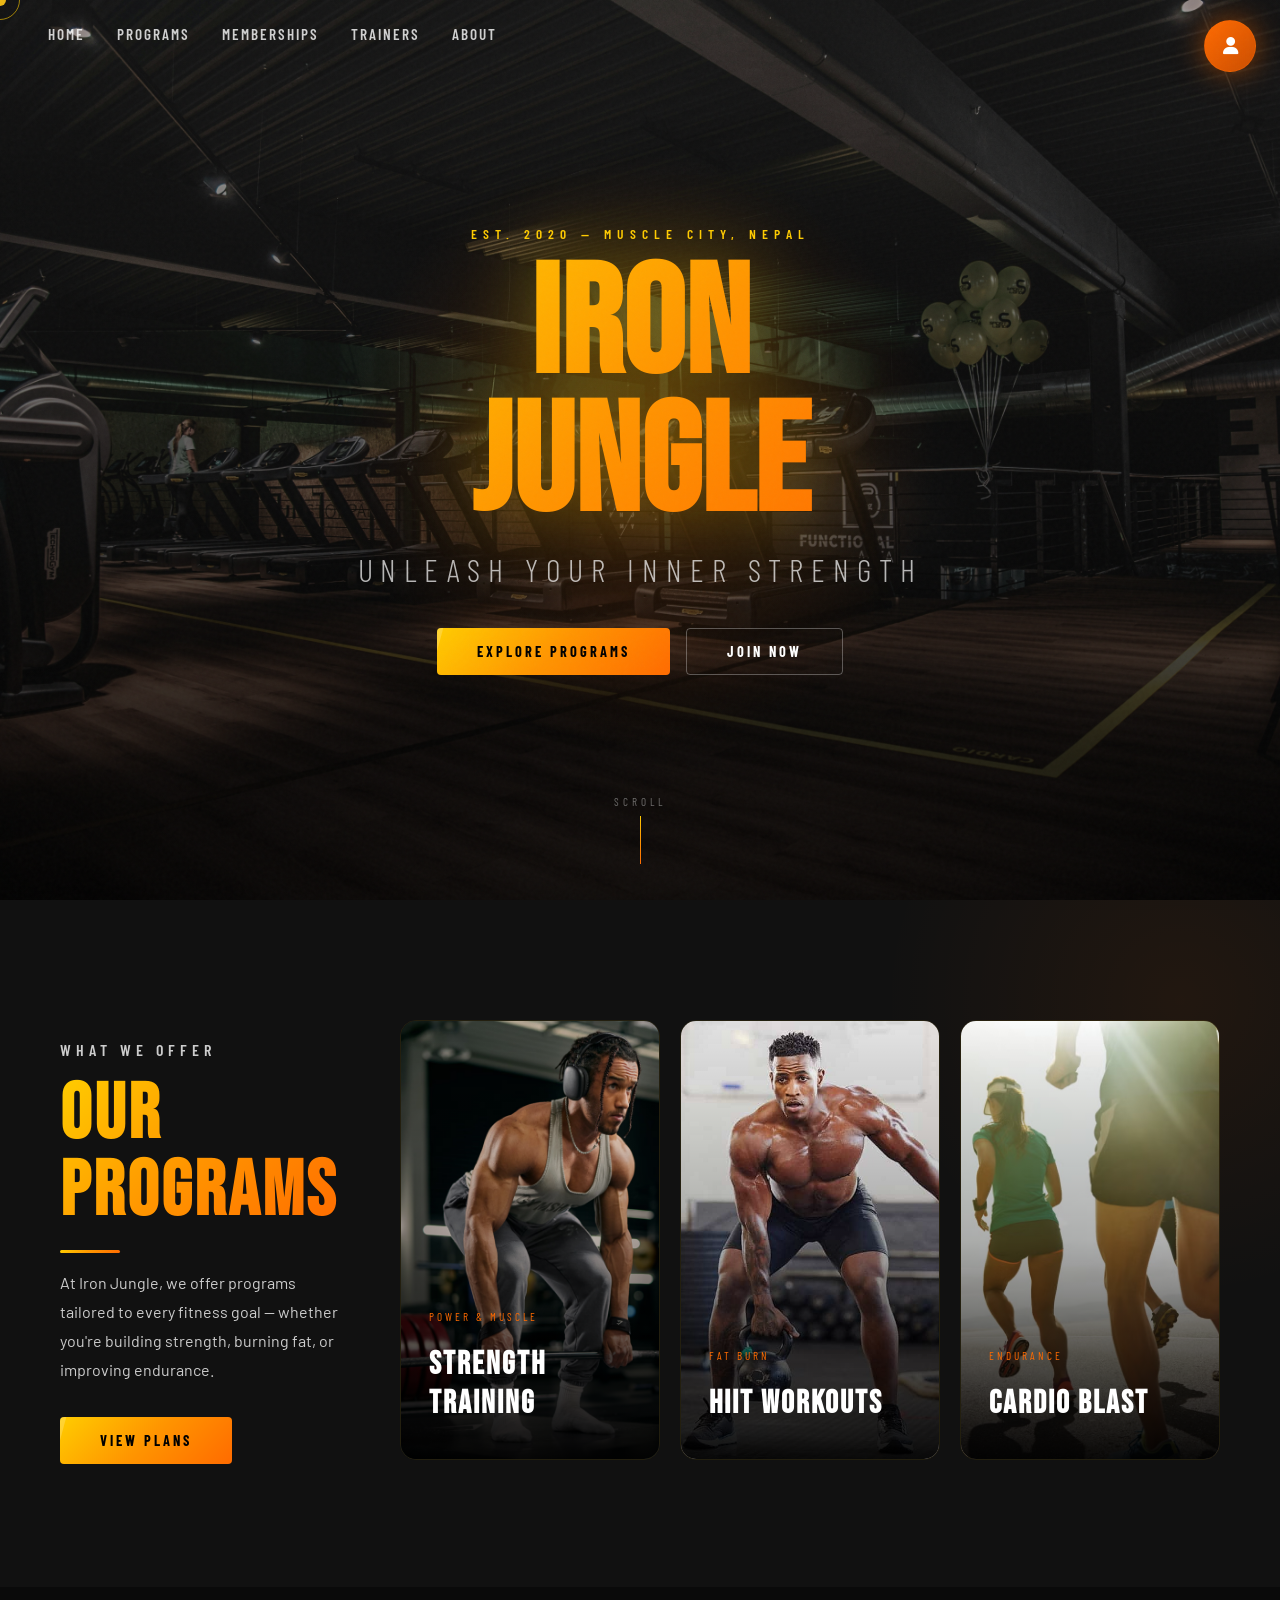
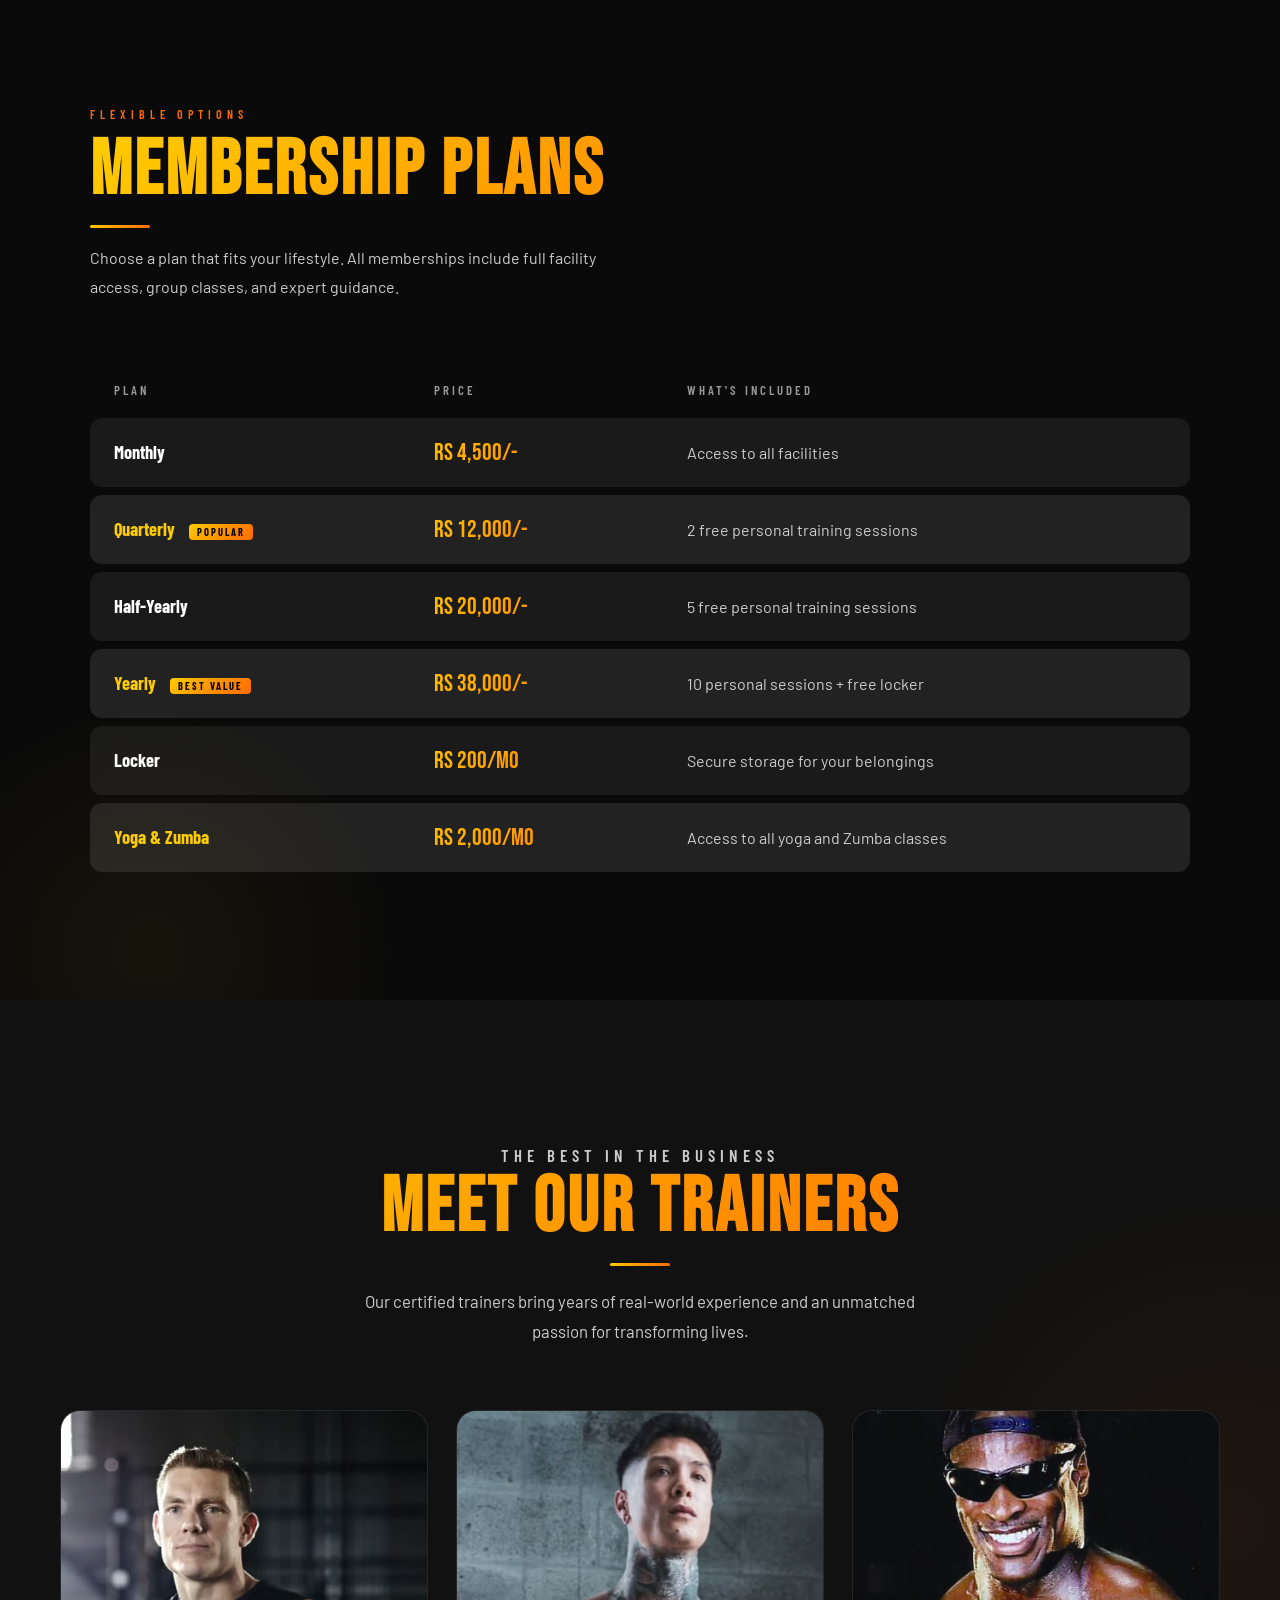
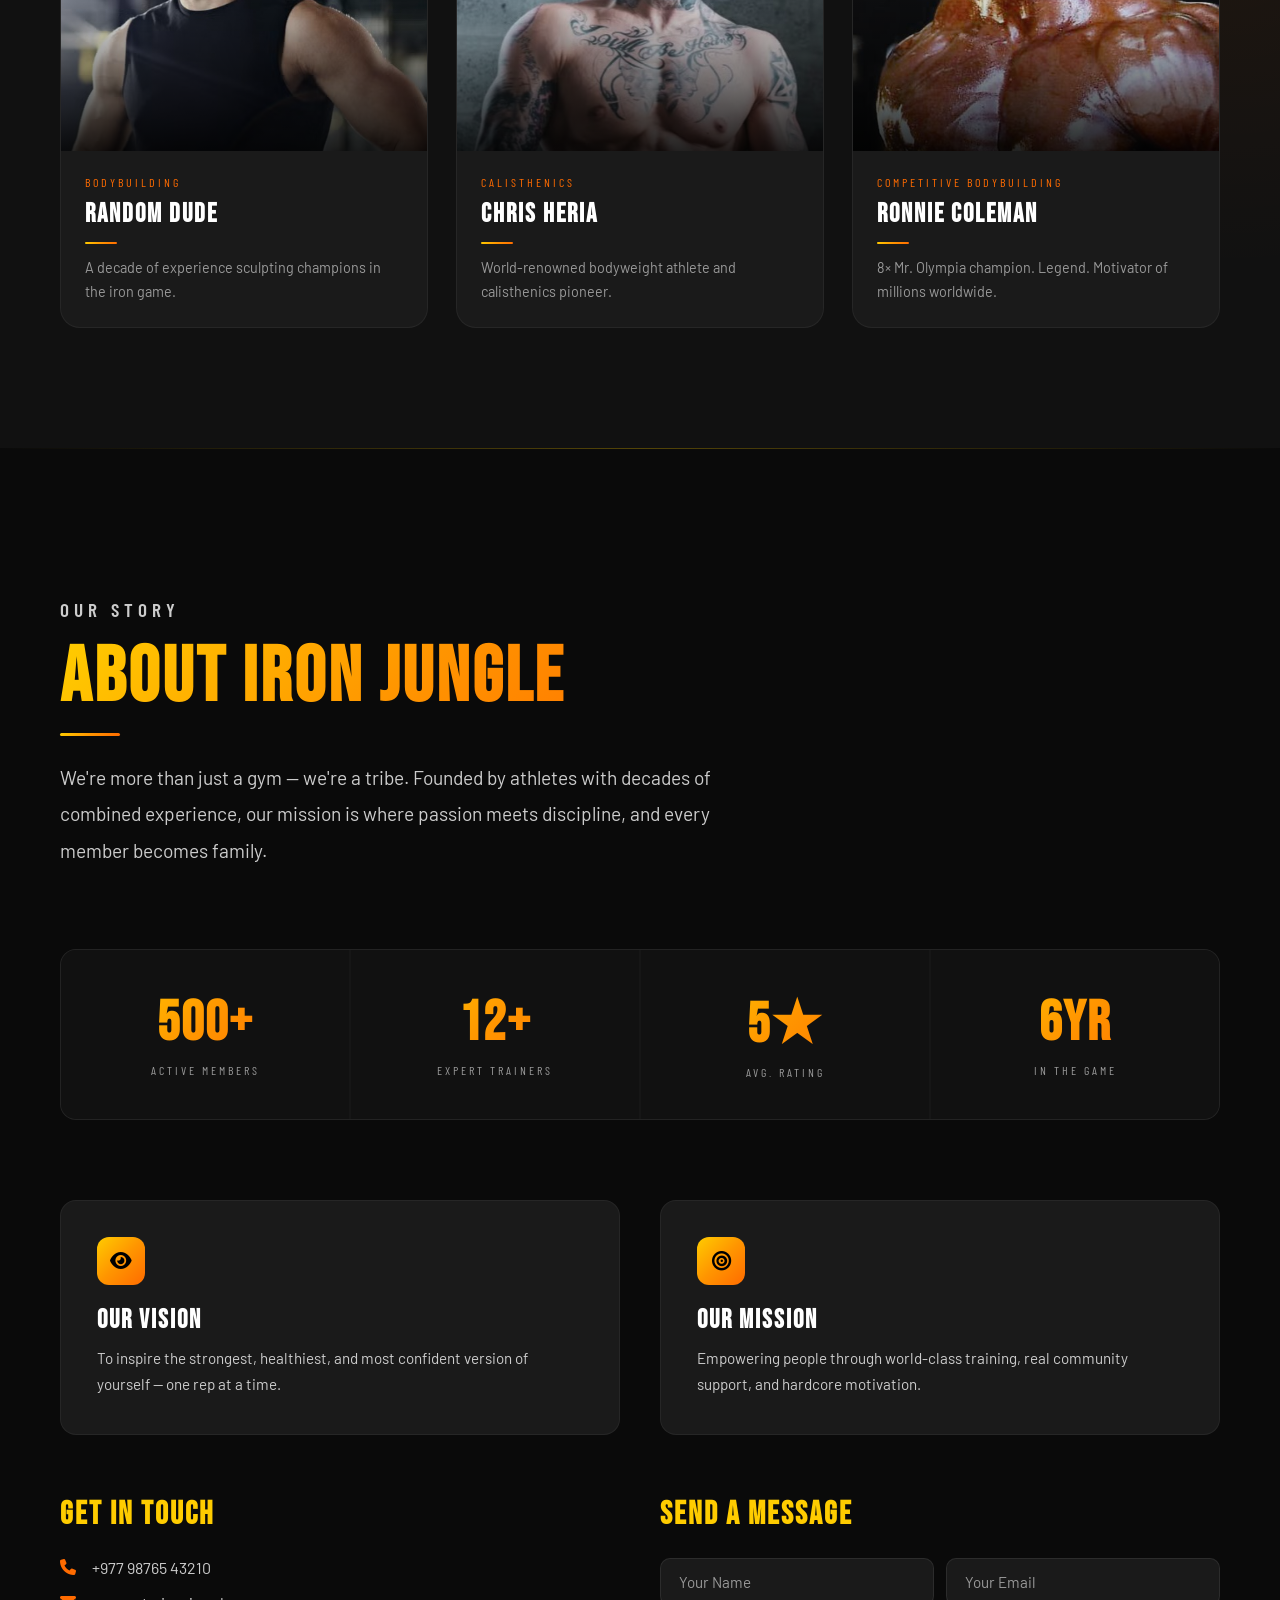
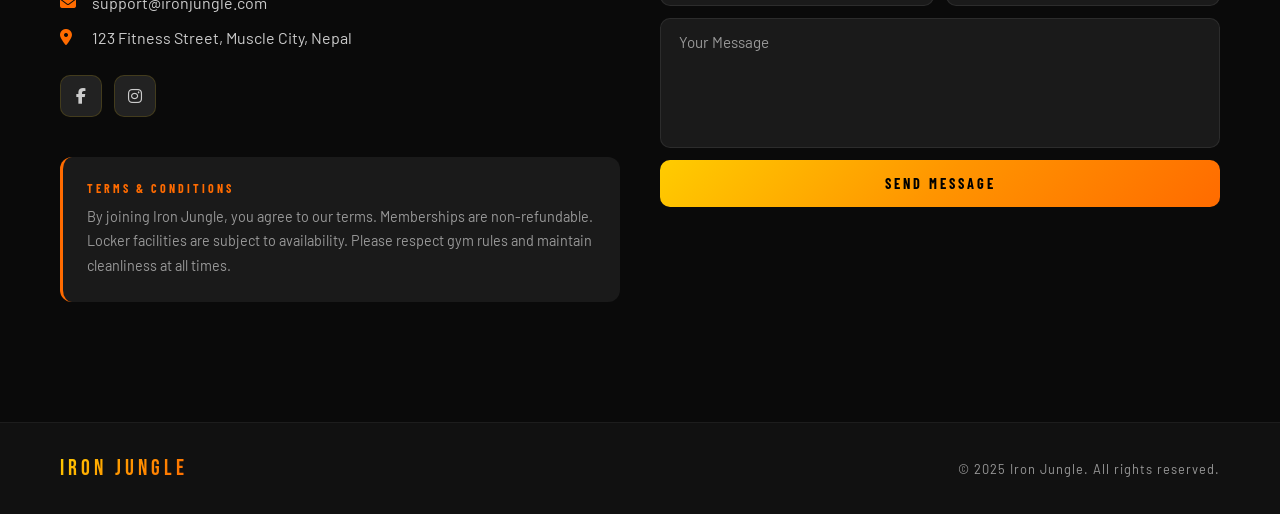
==== commit 15dd0f9b: "Enhance custom cursor and login modal functionality; improve responsiveness and accessibility" ====
--- a/index.html
+++ b/index.html
@@ -37,31 +37,39 @@
       background: var(--dark);
       color: var(--white);
       overflow-x: hidden;
-      cursor: none;
-    }
-
-    /* ===== CUSTOM CURSOR ===== */
-    .cursor {
-      width: 12px; height: 12px;
-      background: var(--gold);
-      border-radius: 50%;
-      position: fixed; top: 0; left: 0;
-      pointer-events: none; z-index: 99999;
-      transform: translate(-50%, -50%);
-      transition: transform 0.1s ease, width 0.2s ease, height 0.2s ease, background 0.2s ease;
-      mix-blend-mode: difference;
-    }
-    .cursor-ring {
-      width: 40px; height: 40px;
-      border: 1.5px solid rgba(255,204,0,0.6);
-      border-radius: 50%;
-      position: fixed; top: 0; left: 0;
-      pointer-events: none; z-index: 99998;
-      transform: translate(-50%, -50%);
-      transition: transform 0.15s ease, width 0.3s ease, height 0.3s ease, opacity 0.3s ease;
-    }
-    body:hover .cursor { opacity: 1; }
-    a:hover ~ .cursor, button:hover ~ .cursor { width: 20px; height: 20px; }
+    }
+
+    /* ===== CUSTOM CURSOR — desktop only ===== */
+    @media (pointer: fine) {
+      body { cursor: none; }
+      .cursor {
+        width: 12px; height: 12px;
+        background: var(--gold);
+        border-radius: 50%;
+        position: fixed; top: 0; left: 0;
+        pointer-events: none; z-index: 99999;
+        transform: translate(-50%, -50%);
+        transition: transform 0.1s ease, width 0.2s ease, height 0.2s ease;
+        mix-blend-mode: difference;
+        display: block;
+      }
+      .cursor-ring {
+        width: 40px; height: 40px;
+        border: 1.5px solid rgba(255,204,0,0.6);
+        border-radius: 50%;
+        position: fixed; top: 0; left: 0;
+        pointer-events: none; z-index: 99998;
+        transform: translate(-50%, -50%);
+        transition: transform 0.15s ease, opacity 0.3s ease;
+        display: block;
+      }
+    }
+    @media (pointer: coarse) {
+      .cursor, .cursor-ring { display: none !important; }
+      body { cursor: auto; }
+      a, button, .login-icon, .program-card, .trainer-card,
+      .btn-primary, .btn-ghost, .contact-form-box button { cursor: pointer; }
+    }
 
     /* ===== NOISE OVERLAY ===== */
     body::before {
@@ -78,31 +86,38 @@
     ::-webkit-scrollbar-track { background: var(--dark); }
     ::-webkit-scrollbar-thumb { background: var(--gradient-gold); border-radius: 2px; }
 
-    /* ===== LOGIN ICON ===== */
+    /* ===== LOGIN ICON (draggable) ===== */
     .login-icon {
       position: fixed; top: 20px; right: 24px;
-      width: 48px; height: 48px;
+      width: 52px; height: 52px;
       background: linear-gradient(135deg, var(--orange), var(--orange-deep));
       border-radius: 50%;
       display: flex; align-items: center; justify-content: center;
-      cursor: none;
-      z-index: 1000;
+      cursor: grab;
+      z-index: 1001;
       box-shadow: var(--glow-orange);
       transition: transform 0.3s cubic-bezier(0.34,1.56,0.64,1), box-shadow 0.3s;
       border: 1px solid rgba(255,107,0,0.3);
-    }
-    .login-icon:hover { transform: scale(1.15); box-shadow: 0 0 40px rgba(255,107,0,0.7); }
-    .login-icon i { color: #fff; font-size: 1.1rem; }
-
-    /* ===== MODAL ===== */
+      touch-action: none;
+      user-select: none;
+    }
+    .login-icon:hover { box-shadow: 0 0 40px rgba(255,107,0,0.7); }
+    .login-icon.dragging { cursor: grabbing; transform: scale(1.12); box-shadow: 0 0 50px rgba(255,107,0,0.8); transition: box-shadow 0.2s; }
+    .login-icon i { color: #fff; font-size: 1.1rem; pointer-events: none; }
+
+    /* ===== MODAL OVERLAY ===== */
     .modal-overlay {
       display: none; position: fixed; inset: 0;
       background: rgba(0,0,0,0.85);
       backdrop-filter: blur(8px);
       z-index: 998;
     }
+
+    /* ===== MODAL CONTAINER ===== */
     .container {
-      display: none; position: fixed;
+      display: none;
+      flex-direction: column;
+      position: fixed;
       top: 50%; left: 50%;
       transform: translate(-50%, -50%) scale(0.95);
       z-index: 999;
@@ -116,11 +131,15 @@
       opacity: 0;
       transition: opacity 0.35s ease, transform 0.35s cubic-bezier(0.34,1.56,0.64,1);
     }
-    .container.active {
-      display: block;
+    .container.active,
+    .container.show-signin,
+    .container.show-signup {
+      display: flex;
       opacity: 1;
       transform: translate(-50%, -50%) scale(1);
     }
+
+    /* ===== MODAL INNER STYLES ===== */
     .container p { font-size: 14px; line-height: 1.5; margin: 16px 0; color: var(--grey-light); }
     .container span { font-size: 12px; color: var(--grey); }
     .container a { color: var(--grey-light); font-size: 13px; text-decoration: none; margin: 12px 0 8px; display: block; }
@@ -136,7 +155,7 @@
       padding: 12px 44px;
       border: none;
       border-radius: 8px;
-      cursor: none;
+      cursor: pointer;
       transition: transform 0.2s, box-shadow 0.2s;
       margin-top: 8px;
     }
@@ -179,6 +198,8 @@
       transition: background 0.2s, color 0.2s, border-color 0.2s;
     }
     .social-icons a:hover { background: var(--gradient-gold); color: #000; border-color: transparent; }
+
+    /* ===== MODAL SLIDE PANELS ===== */
     .form-container { position: absolute; top: 0; height: 100%; transition: all 0.55s ease-in-out; }
     .sign-in { left: 0; width: 50%; z-index: 2; }
     .container.active .sign-in { transform: translateX(100%); }
@@ -186,7 +207,7 @@
     .container.active .sign-up { transform: translateX(100%); opacity: 1; z-index: 5; animation: move 0.55s; }
     @keyframes move {
       0%, 49.99% { opacity: 0; z-index: 1; }
-      50%, 100% { opacity: 1; z-index: 5; }
+      50%, 100%  { opacity: 1; z-index: 5; }
     }
     .toggle-container {
       position: absolute; top: 0; left: 50%;
@@ -219,6 +240,32 @@
     .container.active .toggle-right { transform: translateX(200%); }
     .hidden { background: transparent; border: 1.5px solid rgba(255,255,255,0.5); color: #fff; }
     .hidden:hover { background: rgba(255,255,255,0.1); box-shadow: none; }
+
+    /* ===== MODAL TABS (mobile) ===== */
+    .modal-tabs {
+      display: none;
+      flex-shrink: 0;
+      position: relative;
+      z-index: 10;
+      background: var(--dark-3);
+      border-bottom: 1px solid rgba(255,255,255,0.06);
+    }
+    .modal-tab {
+      flex: 1;
+      padding: 18px 12px;
+      font-family: 'Barlow Condensed', sans-serif;
+      font-size: 0.9rem;
+      letter-spacing: 3px;
+      text-transform: uppercase;
+      color: var(--grey);
+      background: transparent;
+      border: none;
+      border-bottom: 2px solid transparent;
+      cursor: pointer;
+      transition: color 0.25s, border-color 0.25s, background 0.25s;
+    }
+    .modal-tab:hover { color: var(--grey-light); background: rgba(255,255,255,0.03); }
+    .modal-tab.active { color: var(--gold); border-bottom-color: var(--gold); background: rgba(255,204,0,0.04); }
 
     /* ===== NAVBAR ===== */
     .navbar {
@@ -257,7 +304,6 @@
       text-align: center;
       overflow: hidden;
     }
-    /* Gradient orbs behind hero text */
     .hero::before {
       content: '';
       position: absolute;
@@ -319,7 +365,7 @@
       padding: 15px 40px;
       background: var(--gradient-gold);
       color: #000; border: none; border-radius: 4px;
-      cursor: none; text-decoration: none;
+      cursor: pointer; text-decoration: none;
       transition: transform 0.3s cubic-bezier(0.34,1.56,0.64,1), box-shadow 0.3s;
       position: relative; overflow: hidden;
     }
@@ -338,7 +384,7 @@
       padding: 14px 40px;
       background: transparent;
       color: var(--white); border: 1.5px solid rgba(255,255,255,0.3);
-      border-radius: 4px; cursor: none; text-decoration: none;
+      border-radius: 4px; cursor: pointer; text-decoration: none;
       transition: border-color 0.3s, color 0.3s, transform 0.3s;
     }
     .btn-ghost:hover { border-color: var(--gold); color: var(--gold); transform: translateY(-3px); }
@@ -396,10 +442,7 @@
     }
     .programs-sidebar { position: sticky; top: 100px; }
     .programs-sidebar .section-title { margin-bottom: 20px; }
-    .programs-sidebar p {
-      font-size: 1rem; line-height: 1.8;
-      color: var(--grey-light); margin-top: 16px;
-    }
+    .programs-sidebar p { font-size: 1rem; line-height: 1.8; color: var(--grey-light); margin-top: 16px; }
     .programs-sidebar .btn-primary { margin-top: 32px; display: inline-block; }
     .program-card-container {
       display: grid;
@@ -409,7 +452,7 @@
     .program-card {
       position: relative; height: 440px;
       border-radius: 16px; overflow: hidden;
-      cursor: none;
+      cursor: pointer;
       border: 1px solid rgba(255,204,0,0.08);
       transition: transform 0.4s cubic-bezier(0.34,1.56,0.64,1), box-shadow 0.4s;
     }
@@ -464,9 +507,7 @@
       background: radial-gradient(circle, rgba(255,204,0,0.05) 0%, transparent 70%);
       pointer-events: none;
     }
-    .memberships-layout {
-      max-width: 1100px; margin: 0 auto;
-    }
+    .memberships-layout { max-width: 1100px; margin: 0 auto; }
     .memberships-header { margin-bottom: 60px; }
     .membership-table {
       width: 100%; border-collapse: separate; border-spacing: 0 8px;
@@ -537,16 +578,13 @@
     .trainers-header { text-align: center; margin-bottom: 64px; }
     .trainers-header .section-title { display: block; }
     .trainers-header p { max-width: 560px; margin: 20px auto 0; color: var(--grey-light); font-size: 1.05rem; line-height: 1.8; }
-    .trainer-grid {
-      display: grid; grid-template-columns: repeat(3, 1fr);
-      gap: 28px;
-    }
+    .trainer-grid { display: grid; grid-template-columns: repeat(3, 1fr); gap: 28px; }
     .trainer-card {
       background: var(--dark-3);
       border-radius: 20px; overflow: hidden;
       border: 1px solid rgba(255,255,255,0.05);
       transition: transform 0.4s cubic-bezier(0.34,1.56,0.64,1), box-shadow 0.4s, border-color 0.4s;
-      cursor: none; position: relative;
+      cursor: pointer; position: relative;
     }
     .trainer-card:hover {
       transform: translateY(-12px);
@@ -579,16 +617,8 @@
     .trainer-card:hover .trainer-insta-btn { opacity: 1; transform: scale(1); }
     .trainer-insta-btn:hover { transform: scale(1.15) !important; }
     .trainer-info { padding: 24px; }
-    .trainer-info h3 {
-      font-family: 'Bebas Neue', sans-serif;
-      font-size: 1.6rem; letter-spacing: 2px;
-      color: var(--white); margin-bottom: 6px;
-    }
-    .trainer-specialty {
-      font-family: 'Barlow Condensed', sans-serif;
-      font-size: 0.75rem; letter-spacing: 3px; text-transform: uppercase;
-      color: var(--orange); margin-bottom: 10px;
-    }
+    .trainer-info h3 { font-family: 'Bebas Neue', sans-serif; font-size: 1.6rem; letter-spacing: 2px; color: var(--white); margin-bottom: 6px; }
+    .trainer-specialty { font-family: 'Barlow Condensed', sans-serif; font-size: 0.75rem; letter-spacing: 3px; text-transform: uppercase; color: var(--orange); margin-bottom: 10px; }
     .trainer-info p { font-size: 0.9rem; color: var(--grey); line-height: 1.6; }
     .trainer-divider { width: 32px; height: 2px; background: var(--gradient-gold); margin: 12px 0; border-radius: 1px; }
 
@@ -613,11 +643,7 @@
       border-radius: 16px; overflow: hidden;
       border: 1px solid rgba(255,255,255,0.06);
     }
-    .stat-box {
-      background: var(--dark-2);
-      padding: 40px 30px; text-align: center;
-      transition: background 0.3s;
-    }
+    .stat-box { background: var(--dark-2); padding: 40px 30px; text-align: center; transition: background 0.3s; }
     .stat-box:hover { background: var(--dark-3); }
     .stat-box h3 {
       font-family: 'Bebas Neue', sans-serif;
@@ -628,10 +654,7 @@
       background-clip: text;
     }
     .stat-box p { font-family: 'Barlow Condensed', sans-serif; font-size: 0.75rem; letter-spacing: 3px; text-transform: uppercase; color: var(--grey); margin-top: 6px; }
-    .about-grid {
-      display: grid; grid-template-columns: 1fr 1fr;
-      gap: 40px; margin-bottom: 60px;
-    }
+    .about-grid { display: grid; grid-template-columns: 1fr 1fr; gap: 40px; margin-bottom: 60px; }
     .highlight {
       padding: 36px;
       background: var(--dark-3);
@@ -648,24 +671,11 @@
       font-size: 1.2rem; color: #000;
       margin-bottom: 20px;
     }
-    .highlight h3 {
-      font-family: 'Bebas Neue', sans-serif;
-      font-size: 1.6rem; letter-spacing: 2px;
-      color: var(--white); margin-bottom: 10px;
-    }
+    .highlight h3 { font-family: 'Bebas Neue', sans-serif; font-size: 1.6rem; letter-spacing: 2px; color: var(--white); margin-bottom: 10px; }
     .highlight p { font-size: 0.95rem; color: var(--grey-light); line-height: 1.7; }
-    .contact-section {
-      display: grid; grid-template-columns: 1fr 1fr; gap: 40px;
-    }
-    .contact-info h3 {
-      font-family: 'Bebas Neue', sans-serif;
-      font-size: 2rem; letter-spacing: 2px; color: var(--gold);
-      margin-bottom: 24px;
-    }
-    .contact-item {
-      display: flex; align-items: center; gap: 12px;
-      margin-bottom: 16px; color: var(--grey-light);
-    }
+    .contact-section { display: grid; grid-template-columns: 1fr 1fr; gap: 40px; }
+    .contact-info h3 { font-family: 'Bebas Neue', sans-serif; font-size: 2rem; letter-spacing: 2px; color: var(--gold); margin-bottom: 24px; }
+    .contact-item { display: flex; align-items: center; gap: 12px; margin-bottom: 16px; color: var(--grey-light); }
     .contact-item i { color: var(--orange); width: 20px; }
     .contact-socials { display: flex; gap: 12px; margin-top: 28px; }
     .contact-socials a {
@@ -680,18 +690,9 @@
     }
     .contact-socials a:hover { background: var(--gradient-gold); color: #000; transform: translateY(-3px); }
     .terms-box { margin-top: 40px; padding: 24px; background: var(--dark-3); border-radius: 12px; border-left: 3px solid var(--orange); }
-    .terms-box h4 {
-      font-family: 'Barlow Condensed', sans-serif;
-      font-size: 0.75rem; letter-spacing: 3px; text-transform: uppercase;
-      color: var(--orange); margin-bottom: 10px;
-    }
+    .terms-box h4 { font-family: 'Barlow Condensed', sans-serif; font-size: 0.75rem; letter-spacing: 3px; text-transform: uppercase; color: var(--orange); margin-bottom: 10px; }
     .terms-box p { font-size: 0.9rem; color: var(--grey); line-height: 1.7; }
-    .contact-form-box { }
-    .contact-form-box h3 {
-      font-family: 'Bebas Neue', sans-serif;
-      font-size: 2rem; letter-spacing: 2px; color: var(--gold);
-      margin-bottom: 24px;
-    }
+    .contact-form-box h3 { font-family: 'Bebas Neue', sans-serif; font-size: 2rem; letter-spacing: 2px; color: var(--gold); margin-bottom: 24px; }
     .contact-form-box form { display: flex; flex-direction: column; gap: 12px; }
     .form-row { display: flex; gap: 12px; }
     .form-row input { flex: 1; }
@@ -720,12 +721,12 @@
       padding: 15px;
       background: var(--gradient-gold);
       color: #000; border: none; border-radius: 10px;
-      cursor: none;
+      cursor: pointer;
       transition: transform 0.3s, box-shadow 0.3s;
     }
     .contact-form-box button:hover { transform: translateY(-2px); box-shadow: var(--glow-gold); }
 
-    /* ===== FOOTER LINE ===== */
+    /* ===== FOOTER ===== */
     footer {
       background: var(--dark-2);
       border-top: 1px solid rgba(255,255,255,0.05);
@@ -743,12 +744,8 @@
     footer p { font-size: 0.8rem; color: var(--grey); letter-spacing: 1px; }
 
     /* ===== ANIMATIONS ===== */
-    @keyframes fadeUp {
-      to { opacity: 1; transform: translateY(0); }
-    }
-    @keyframes fadeIn {
-      to { opacity: 1; }
-    }
+    @keyframes fadeUp { to { opacity: 1; transform: translateY(0); } }
+    @keyframes fadeIn  { to { opacity: 1; } }
     .reveal {
       opacity: 0; transform: translateY(40px);
       transition: opacity 0.8s cubic-bezier(0.16,1,0.3,1), transform 0.8s cubic-bezier(0.16,1,0.3,1);
@@ -759,19 +756,26 @@
       transition: opacity 0.8s cubic-bezier(0.16,1,0.3,1), transform 0.8s cubic-bezier(0.16,1,0.3,1);
     }
     .reveal-left.visible { opacity: 1; transform: translateX(0); }
-
-    /* stagger delays */
     .stagger-1 { transition-delay: 0.1s; }
     .stagger-2 { transition-delay: 0.2s; }
     .stagger-3 { transition-delay: 0.3s; }
     .stagger-4 { transition-delay: 0.4s; }
-
-    /* divider lines */
-    .section-divider {
-      width: 60px; height: 3px;
-      background: var(--gradient-gold);
-      border-radius: 2px;
-      margin: 16px 0 0;
+    .section-divider { width: 60px; height: 3px; background: var(--gradient-gold); border-radius: 2px; margin: 16px 0 0; }
+
+    /* ===== MEMBERSHIP TABLE — MOBILE ===== */
+    @media (max-width: 640px) {
+      .membership-table, .membership-table thead, .membership-table tbody,
+      .membership-table th, .membership-table td, .membership-table tr { display: block; width: 100%; }
+      .membership-table thead { display: none; }
+      .membership-table tbody { display: flex; flex-direction: column; gap: 12px; }
+      .membership-table tbody tr { border-radius: 14px; padding: 0; position: relative; overflow: hidden; transform: none !important; }
+      .membership-table tbody tr:hover { box-shadow: 0 0 0 1px rgba(255,107,0,0.4), 0 12px 30px rgba(0,0,0,0.3); }
+      .membership-table td { padding: 10px 18px; text-align: left; border-radius: 0 !important; border-bottom: 1px solid rgba(255,255,255,0.05); }
+      .membership-table td:last-child { border-bottom: none; }
+      .membership-table td::before { content: attr(data-label); display: block; font-family: 'Barlow Condensed', sans-serif; font-size: 0.65rem; letter-spacing: 3px; text-transform: uppercase; color: var(--orange); margin-bottom: 3px; }
+      .membership-table td:first-child { padding-top: 16px; font-size: 1.25rem; border-bottom: 1px solid rgba(255,255,255,0.06); }
+      .price-cell { font-size: 1.8rem; }
+      .highlight-badge { display: inline-block; margin-left: 8px; }
     }
 
     /* ===== RESPONSIVE ===== */
@@ -790,6 +794,40 @@
       .trainer-grid { grid-template-columns: 1fr; }
       footer { flex-direction: column; gap: 12px; text-align: center; }
       .about-stats { grid-template-columns: repeat(2,1fr); }
+
+      /* Mobile modal — full screen */
+      .container {
+        width: 100vw !important;
+        height: 100dvh !important;
+        min-height: unset !important;
+        border-radius: 0 !important;
+        top: 0 !important;
+        left: 0 !important;
+        transform: scale(0.98) !important;
+        overflow-y: auto;
+      }
+      .container.active,
+      .container.show-signin,
+      .container.show-signup {
+        transform: scale(1) !important;
+      }
+      .toggle-container { display: none !important; }
+      .sign-in, .sign-up {
+        position: relative !important;
+        width: 100% !important;
+        left: 0 !important;
+        height: auto !important;
+        min-height: calc(100dvh - 54px);
+        opacity: 1 !important;
+        transform: none !important;
+      }
+      .sign-up { display: none; }
+      .container.active .sign-up { display: none; }
+      .container.active .sign-in { display: none; }
+      .container.show-signin .sign-in { display: flex; }
+      .container.show-signin .sign-up { display: none; }
+      .container.show-signup .sign-up { display: flex; }
+      .container.show-signup .sign-in { display: none; }
     }
   </style>
 </head>
@@ -799,13 +837,37 @@
   <div class="cursor" id="cursor"></div>
   <div class="cursor-ring" id="cursorRing"></div>
 
-  <!-- LOGIN ICON -->
+  <!-- DRAGGABLE LOGIN ICON -->
   <div class="login-icon" tabindex="0" aria-label="Open login modal">
     <i class="fas fa-user" id="loginIcon"></i>
   </div>
 
   <!-- MODAL -->
   <div class="container" id="container">
+
+    <!-- Mobile tabs -->
+    <div class="modal-tabs" id="modalTabs">
+      <button class="modal-tab active" id="tabSignIn">Sign In</button>
+      <button class="modal-tab" id="tabSignUp">Sign Up</button>
+    </div>
+
+    <div class="form-container sign-in">
+      <form>
+        <h1>Welcome Back</h1>
+        <div class="social-icons">
+          <a href="#" aria-label="Google"><i class="fa-brands fa-google-plus-g"></i></a>
+          <a href="#" aria-label="Facebook"><i class="fa-brands fa-facebook-f"></i></a>
+          <a href="#" aria-label="GitHub"><i class="fa-brands fa-github"></i></a>
+          <a href="#" aria-label="LinkedIn"><i class="fa-brands fa-linkedin-in"></i></a>
+        </div>
+        <span>or use your email password</span>
+        <input type="email" placeholder="Email Address" required />
+        <input type="password" placeholder="Password" required />
+        <a href="#">Forgot Your Password?</a>
+        <button type="submit">Sign In</button>
+      </form>
+    </div>
+
     <div class="form-container sign-up">
       <form>
         <h1>Create Account</h1>
@@ -822,22 +884,7 @@
         <button type="submit">Create Account</button>
       </form>
     </div>
-    <div class="form-container sign-in">
-      <form>
-        <h1>Welcome Back</h1>
-        <div class="social-icons">
-          <a href="#" aria-label="Google"><i class="fa-brands fa-google-plus-g"></i></a>
-          <a href="#" aria-label="Facebook"><i class="fa-brands fa-facebook-f"></i></a>
-          <a href="#" aria-label="GitHub"><i class="fa-brands fa-github"></i></a>
-          <a href="#" aria-label="LinkedIn"><i class="fa-brands fa-linkedin-in"></i></a>
-        </div>
-        <span>or use your email password</span>
-        <input type="email" placeholder="Email Address" required />
-        <input type="password" placeholder="Password" required />
-        <a href="#">Forgot Your Password?</a>
-        <button type="submit">Sign In</button>
-      </form>
-    </div>
+
     <div class="toggle-container">
       <div class="toggle">
         <div class="toggle-panel toggle-left">
@@ -950,33 +997,33 @@
           <tbody>
             <tr class="stagger-1">
               <td>Monthly</td>
-              <td class="price-cell">Rs 2,500/-</td>
-              <td>Access to all facilities</td>
+              <td class="price-cell" data-label="Price">Rs 4,500/-</td>
+              <td data-label="Includes">Access to all facilities</td>
             </tr>
             <tr class="highlight-row stagger-2">
               <td>Quarterly <span class="highlight-badge">Popular</span></td>
-              <td class="price-cell">Rs 6,000/-</td>
-              <td>2 free personal training sessions</td>
+              <td class="price-cell" data-label="Price">Rs 12,000/-</td>
+              <td data-label="Includes">2 free personal training sessions</td>
             </tr>
             <tr class="stagger-3">
               <td>Half-Yearly</td>
-              <td class="price-cell">Rs 10,000/-</td>
-              <td>5 free personal training sessions</td>
+              <td class="price-cell" data-label="Price">Rs 20,000/-</td>
+              <td data-label="Includes">5 free personal training sessions</td>
             </tr>
             <tr class="highlight-row stagger-4">
               <td>Yearly <span class="highlight-badge">Best Value</span></td>
-              <td class="price-cell">Rs 18,000/-</td>
-              <td>10 personal sessions + free locker</td>
+              <td class="price-cell" data-label="Price">Rs 38,000/-</td>
+              <td data-label="Includes">10 personal sessions + free locker</td>
             </tr>
             <tr>
               <td>Locker</td>
-              <td class="price-cell">Rs 200/mo</td>
-              <td>Secure storage for your belongings</td>
+              <td class="price-cell" data-label="Price">Rs 200/mo</td>
+              <td data-label="Reason">Secure storage for your belongings</td>
             </tr>
             <tr class="highlight-row">
               <td>Yoga & Zumba</td>
-              <td class="price-cell">Rs 2,000/mo</td>
-              <td>Access to all yoga and Zumba classes</td>
+              <td class="price-cell" data-label="Price">Rs 2,000/mo</td>
+              <td data-label="Benefits">Access to all yoga and Zumba classes</td>
             </tr>
           </tbody>
         </table>
@@ -1050,22 +1097,10 @@
         </div>
 
         <div class="about-stats reveal">
-          <div class="stat-box stagger-1">
-            <h3>500+</h3>
-            <p>Active Members</p>
-          </div>
-          <div class="stat-box stagger-2">
-            <h3>12+</h3>
-            <p>Expert Trainers</p>
-          </div>
-          <div class="stat-box stagger-3">
-            <h3>5★</h3>
-            <p>Avg. Rating</p>
-          </div>
-          <div class="stat-box stagger-4">
-            <h3>6yr</h3>
-            <p>In the Game</p>
-          </div>
+          <div class="stat-box stagger-1"><h3>500+</h3><p>Active Members</p></div>
+          <div class="stat-box stagger-2"><h3>12+</h3><p>Expert Trainers</p></div>
+          <div class="stat-box stagger-3"><h3>5★</h3><p>Avg. Rating</p></div>
+          <div class="stat-box stagger-4"><h3>6yr</h3><p>In the Game</p></div>
         </div>
 
         <div class="about-grid reveal">
@@ -1118,46 +1153,140 @@
   </footer>
 
   <script>
-    /* ===== CURSOR ===== */
+    /* ===== CUSTOM CURSOR ===== */
     const cursor = document.getElementById('cursor');
     const ring = document.getElementById('cursorRing');
     let mx = 0, my = 0, rx = 0, ry = 0;
     document.addEventListener('mousemove', e => { mx = e.clientX; my = e.clientY; });
     function animCursor() {
-      cursor.style.left = mx + 'px'; cursor.style.top = my + 'px';
+      if (cursor) { cursor.style.left = mx + 'px'; cursor.style.top = my + 'px'; }
       rx += (mx - rx) * 0.14; ry += (my - ry) * 0.14;
-      ring.style.left = rx + 'px'; ring.style.top = ry + 'px';
+      if (ring) { ring.style.left = rx + 'px'; ring.style.top = ry + 'px'; }
       requestAnimationFrame(animCursor);
     }
     animCursor();
     document.querySelectorAll('a, button, .login-icon, .program-card, .trainer-card').forEach(el => {
-      el.addEventListener('mouseenter', () => { cursor.style.transform = 'translate(-50%,-50%) scale(2.2)'; ring.style.opacity = '0'; });
-      el.addEventListener('mouseleave', () => { cursor.style.transform = 'translate(-50%,-50%) scale(1)'; ring.style.opacity = '1'; });
+      el.addEventListener('mouseenter', () => { if (cursor) cursor.style.transform = 'translate(-50%,-50%) scale(2.2)'; if (ring) ring.style.opacity = '0'; });
+      el.addEventListener('mouseleave', () => { if (cursor) cursor.style.transform = 'translate(-50%,-50%) scale(1)';  if (ring) ring.style.opacity = '1'; });
     });
+
+    /* ===== DRAGGABLE LOGIN ICON ===== */
+    const loginIconEl = document.querySelector('.login-icon');
+    let isDragging = false, hasDragged = false;
+    let startX, startY, startLeft, startTop;
+
+    function getPos(e) {
+      return e.touches ? { x: e.touches[0].clientX, y: e.touches[0].clientY }
+                       : { x: e.clientX, y: e.clientY };
+    }
+    function dragStart(e) {
+      const pos = getPos(e);
+      const rect = loginIconEl.getBoundingClientRect();
+      startX = pos.x; startY = pos.y;
+      startLeft = rect.left; startTop = rect.top;
+      isDragging = true; hasDragged = false;
+      loginIconEl.classList.add('dragging');
+      loginIconEl.style.right = 'auto';
+      loginIconEl.style.left = startLeft + 'px';
+      loginIconEl.style.top  = startTop  + 'px';
+      e.preventDefault();
+    }
+    function dragMove(e) {
+      if (!isDragging) return;
+      const pos = getPos(e);
+      const dx = pos.x - startX, dy = pos.y - startY;
+      if (Math.abs(dx) > 4 || Math.abs(dy) > 4) hasDragged = true;
+      const newLeft = Math.max(8, Math.min(window.innerWidth  - 60, startLeft + dx));
+      const newTop  = Math.max(8, Math.min(window.innerHeight - 60, startTop  + dy));
+      loginIconEl.style.left = newLeft + 'px';
+      loginIconEl.style.top  = newTop  + 'px';
+      e.preventDefault();
+    }
+    function dragEnd() {
+      if (!isDragging) return;
+      isDragging = false;
+      loginIconEl.classList.remove('dragging');
+      if (!hasDragged) openModal();
+    }
+    loginIconEl.addEventListener('mousedown',  dragStart);
+    loginIconEl.addEventListener('touchstart', dragStart, { passive: false });
+    document.addEventListener('mousemove',  dragMove);
+    document.addEventListener('touchmove',  dragMove, { passive: false });
+    document.addEventListener('mouseup',    dragEnd);
+    document.addEventListener('touchend',   dragEnd);
 
     /* ===== MODAL ===== */
     const modalContainer = document.getElementById('container');
-    const overlay = document.getElementById('modalOverlay');
+    const overlay    = document.getElementById('modalOverlay');
     const registerBtn = document.getElementById('register');
-    const loginBtn = document.getElementById('login');
-    const loginIcon = document.getElementById('loginIcon');
-
-    function openModal() { overlay.style.display = 'block'; modalContainer.style.display = 'block'; requestAnimationFrame(() => modalContainer.classList.add('active')); }
-    function closeModal() { modalContainer.classList.remove('active'); setTimeout(() => { modalContainer.style.display = 'none'; overlay.style.display = 'none'; }, 350); }
-    loginIcon.parentElement.addEventListener('click', openModal);
+    const loginBtn    = document.getElementById('login');
+    const modalTabs   = document.getElementById('modalTabs');
+    const tabSignIn   = document.getElementById('tabSignIn');
+    const tabSignUp   = document.getElementById('tabSignUp');
+
+    function isMobile() { return window.innerWidth <= 768; }
+
+    function showSignIn() {
+      modalContainer.classList.remove('active', 'show-signup');
+      modalContainer.classList.add('show-signin');
+      tabSignIn.classList.add('active');
+      tabSignUp.classList.remove('active');
+    }
+    function showSignUp() {
+      modalContainer.classList.remove('show-signin');
+      modalContainer.classList.add('active', 'show-signup');
+      tabSignUp.classList.add('active');
+      tabSignIn.classList.remove('active');
+    }
+    function openModal() {
+      overlay.style.display = 'block';
+      modalTabs.style.display = isMobile() ? 'flex' : 'none';
+      if (isMobile()) {
+        showSignIn();
+      } else {
+        modalContainer.classList.remove('show-signup');
+        modalContainer.classList.add('show-signin');
+        modalContainer.style.display = 'flex';
+        requestAnimationFrame(() => {
+          modalContainer.style.opacity = '1';
+          modalContainer.style.transform = 'translate(-50%, -50%) scale(1)';
+        });
+      }
+    }
+    function closeModal() {
+      modalContainer.style.opacity = '0';
+      modalContainer.style.transform = 'translate(-50%, -50%) scale(0.95)';
+      setTimeout(() => {
+        modalContainer.classList.remove('active', 'show-signin', 'show-signup');
+        modalContainer.style.display = 'none';
+        modalContainer.style.opacity = '';
+        modalContainer.style.transform = '';
+        overlay.style.display = 'none';
+      }, 350);
+    }
+
     overlay.addEventListener('click', closeModal);
-    registerBtn.addEventListener('click', () => modalContainer.classList.add('active'));
-    loginBtn.addEventListener('click', () => modalContainer.classList.remove('active'));
     window.addEventListener('keydown', e => { if (e.key === 'Escape') closeModal(); });
+    registerBtn.addEventListener('click', showSignUp);
+    loginBtn.addEventListener('click', showSignIn);
+    tabSignIn.addEventListener('click', showSignIn);
+    tabSignUp.addEventListener('click', showSignUp);
+    window.addEventListener('resize', () => {
+      if (modalContainer.style.display === 'flex') {
+        modalTabs.style.display = isMobile() ? 'flex' : 'none';
+      }
+    });
 
     /* ===== SCROLL REVEAL ===== */
     const reveals = document.querySelectorAll('.reveal, .reveal-left');
     const observer = new IntersectionObserver((entries) => {
-      entries.forEach(e => { if (e.isIntersecting) { e.target.classList.add('visible'); observer.unobserve(e.target); } });
+      entries.forEach(e => {
+        if (e.isIntersecting) { e.target.classList.add('visible'); observer.unobserve(e.target); }
+      });
     }, { threshold: 0.1 });
     reveals.forEach(el => observer.observe(el));
 
-    /* ===== NAVBAR SCROLL ===== */
+    /* ===== NAVBAR SCROLL FADE ===== */
     const navbar = document.querySelector('.navbar');
     window.addEventListener('scroll', () => {
       navbar.style.opacity = window.scrollY > 80 ? '0.85' : '1';
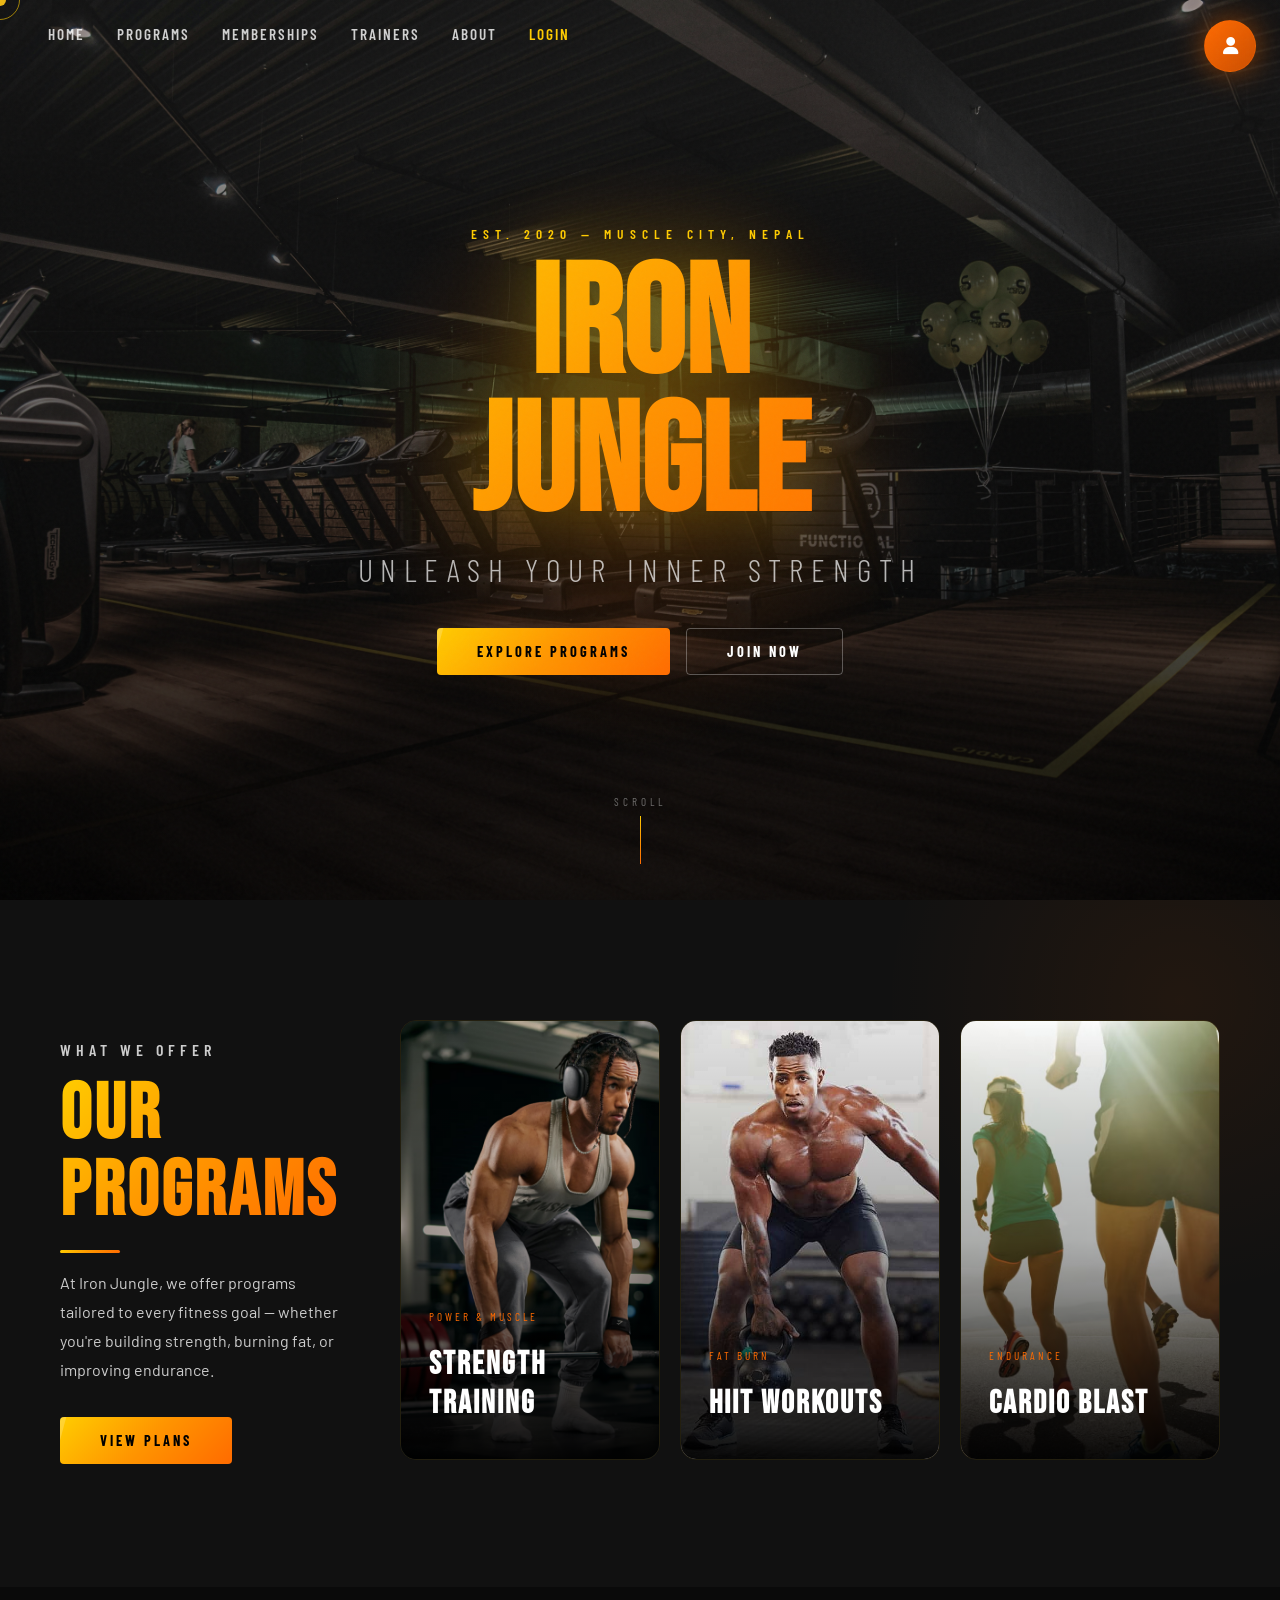
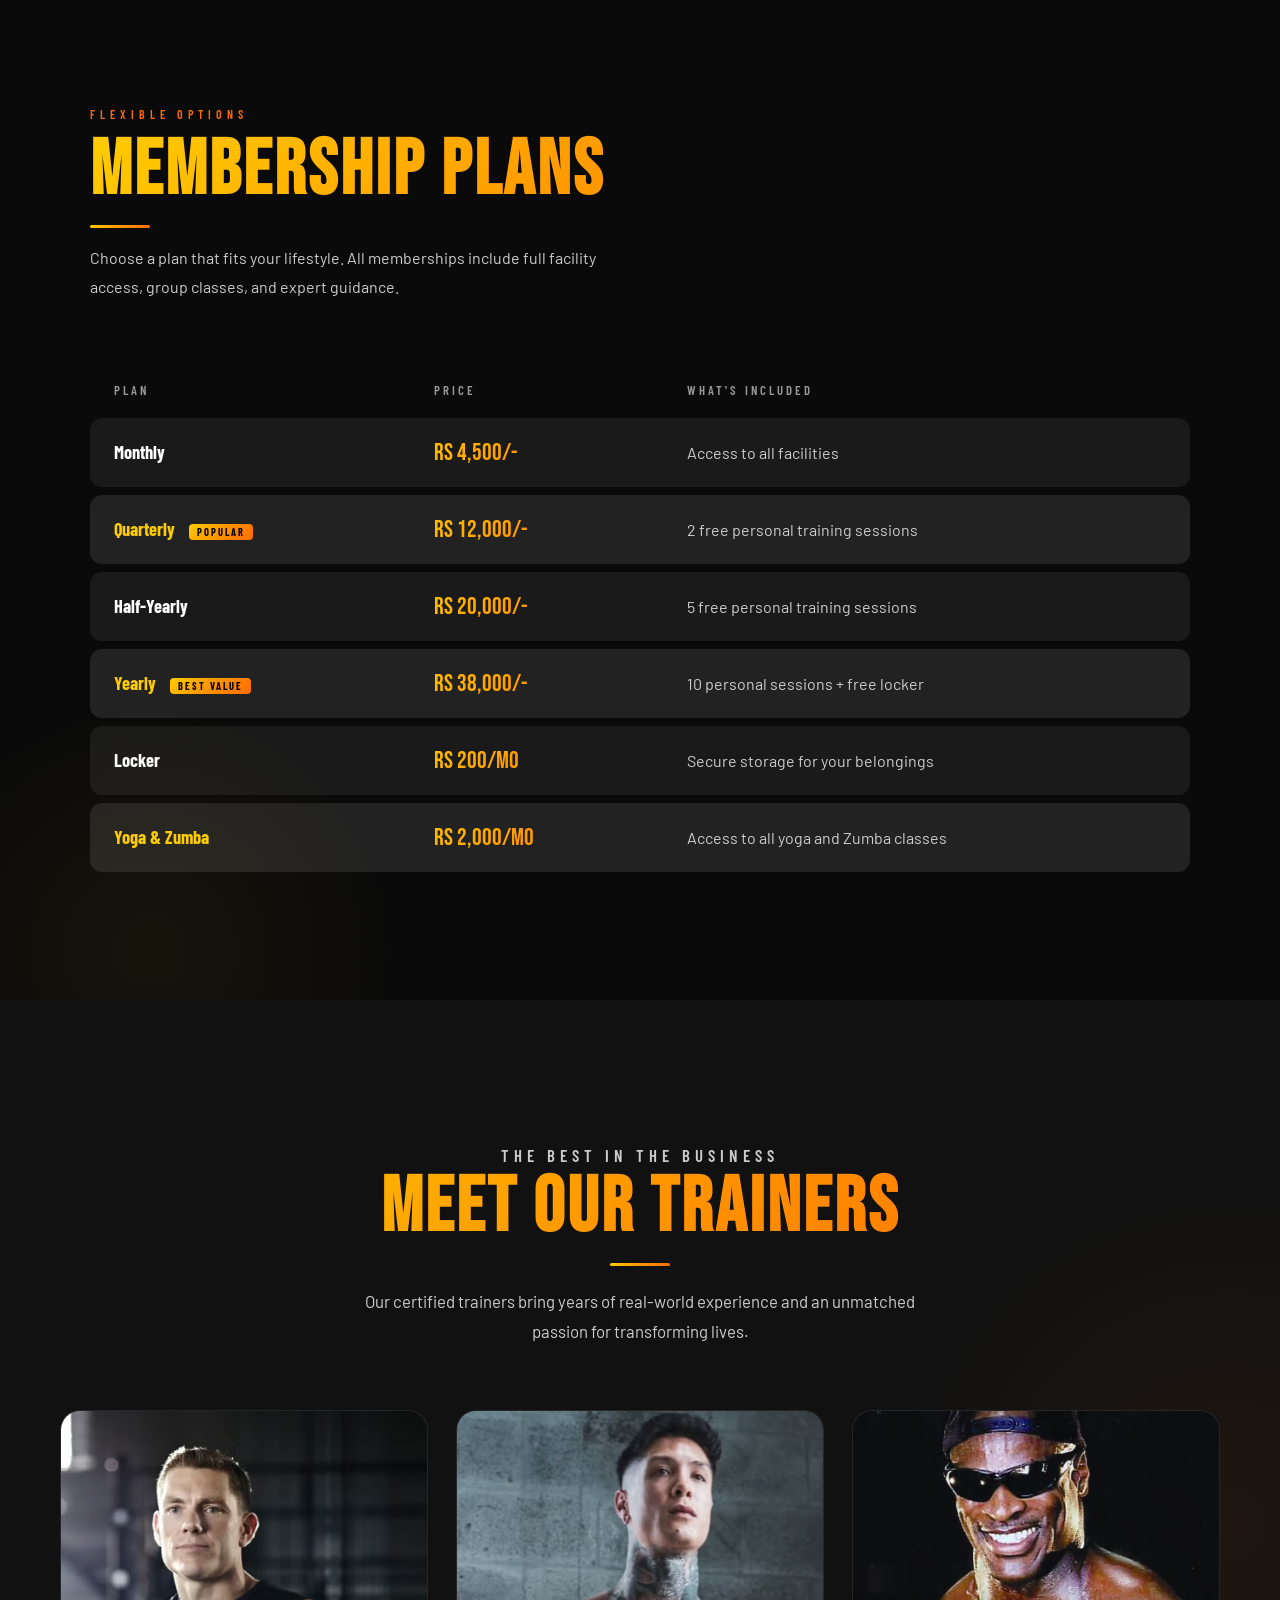
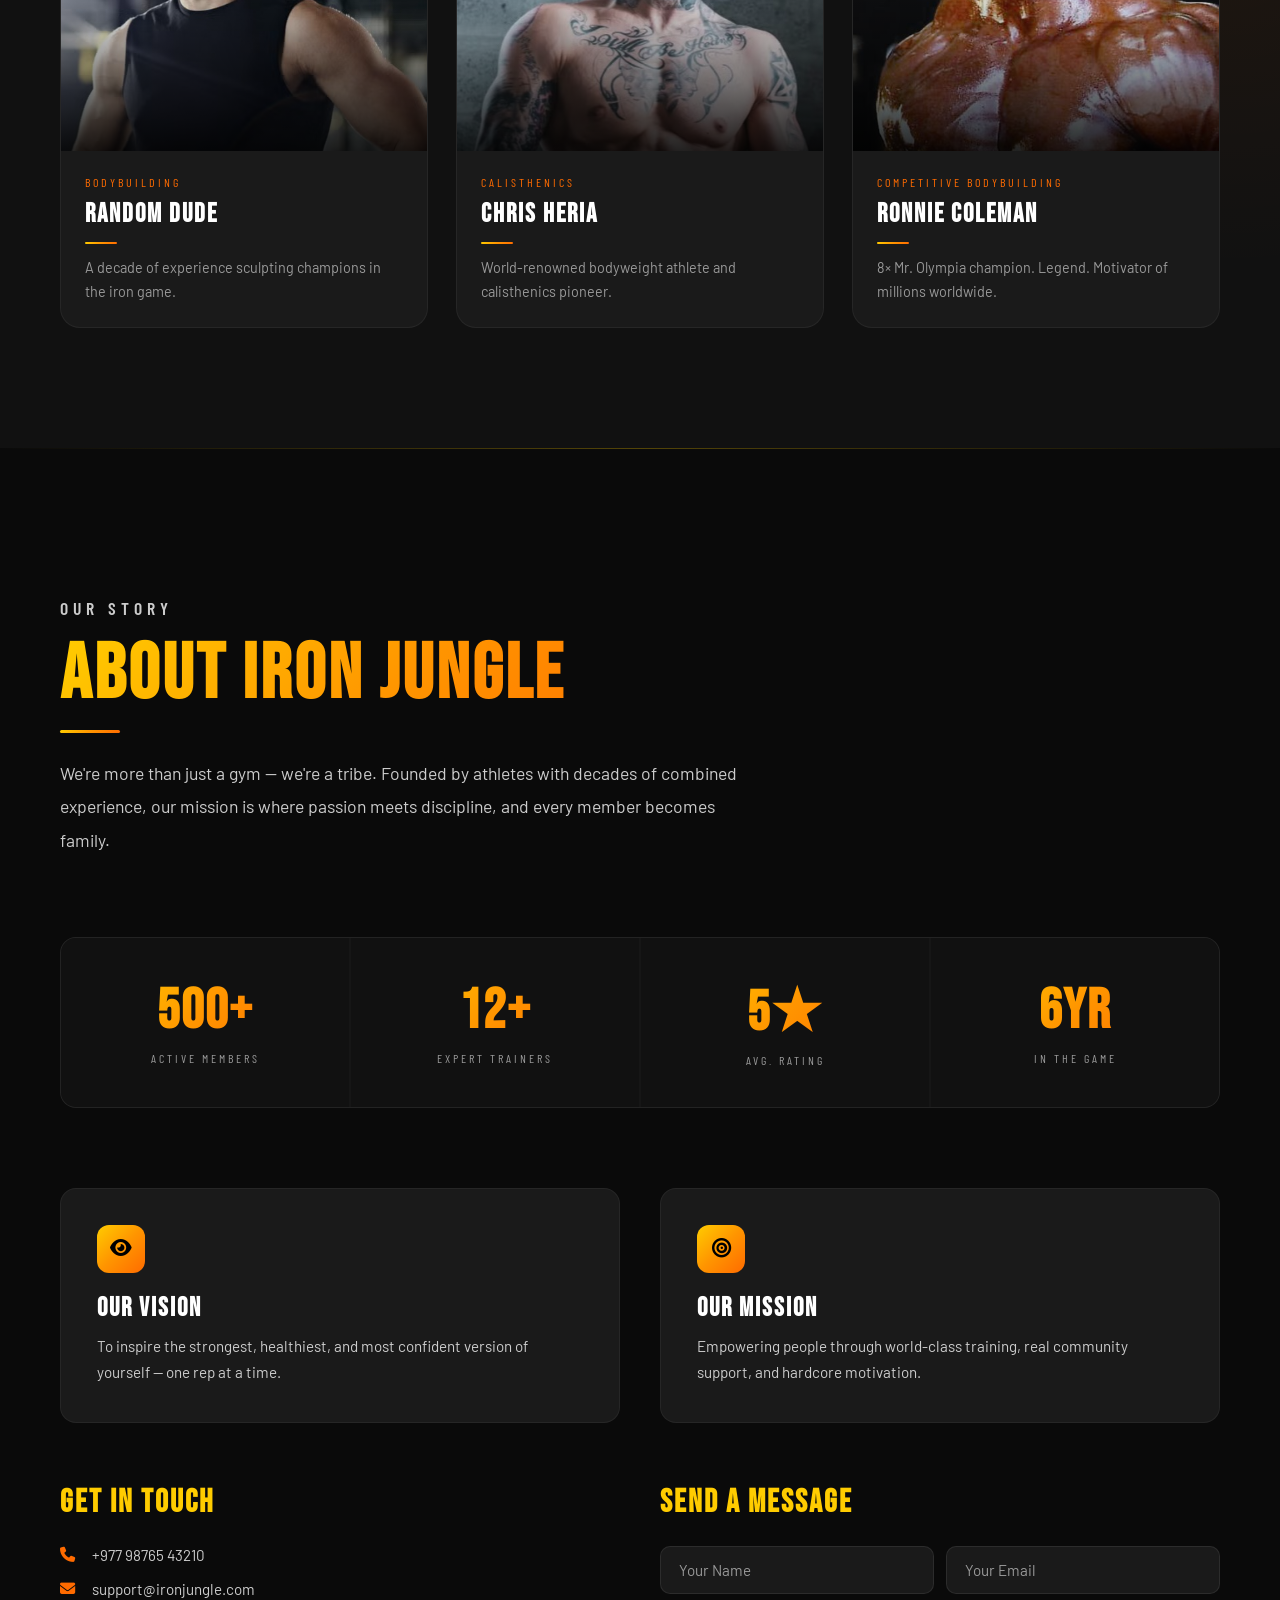
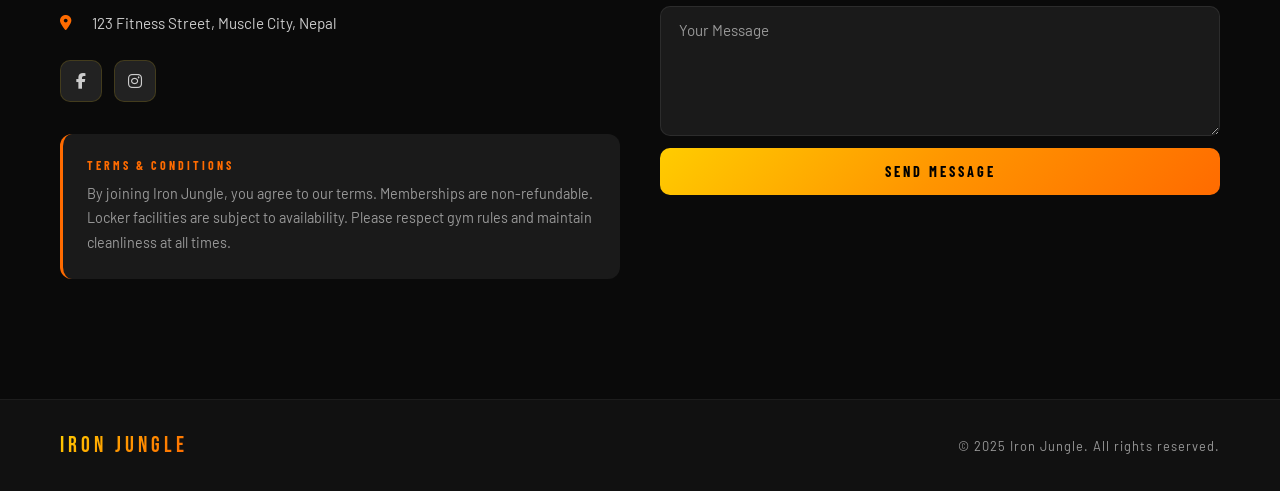
==== commit ea82e255: "Refactor code structure for improved readability and maintainability" ====
--- a/index.html
+++ b/index.html
@@ -4,855 +4,37 @@
   <meta charset="UTF-8" />
   <meta name="viewport" content="width=device-width, initial-scale=1.0"/>
   <title>Iron Jungle — Unleash Your Strength</title>
-  <link href="https://fonts.googleapis.com/css2?family=Bebas+Neue&family=Anton&family=Barlow+Condensed:wght@300;400;600;700&family=Barlow:wght@300;400;500&display=swap" rel="stylesheet">
+  <link href="https://fonts.googleapis.com/css2?family=Bebas+Neue&family=Barlow+Condensed:wght@300;400;600;700&family=Barlow:wght@300;400;500&display=swap" rel="stylesheet">
   <link rel="stylesheet" href="https://cdnjs.cloudflare.com/ajax/libs/font-awesome/6.4.2/css/all.min.css" />
-  <style>
-    /* ===== CSS VARIABLES ===== */
-    :root {
-      --gold: #FFCC00;
-      --gold-deep: #E6A800;
-      --gold-light: #FFE566;
-      --orange: #FF6B00;
-      --orange-deep: #CC4E00;
-      --dark: #0A0A0A;
-      --dark-2: #111111;
-      --dark-3: #1A1A1A;
-      --dark-4: #222222;
-      --dark-5: #2A2A2A;
-      --white: #FFFFFF;
-      --grey: #999999;
-      --grey-light: #CCCCCC;
-      --gradient-gold: linear-gradient(135deg, #FFCC00 0%, #FF9500 50%, #FF6B00 100%);
-      --gradient-dark: linear-gradient(135deg, #1A1A1A 0%, #0A0A0A 100%);
-      --gradient-hero: linear-gradient(180deg, rgba(0,0,0,0.2) 0%, rgba(0,0,0,0.85) 100%);
-      --glow-gold: 0 0 30px rgba(255,204,0,0.4), 0 0 60px rgba(255,107,0,0.2);
-      --glow-orange: 0 0 30px rgba(255,107,0,0.5);
-    }
-
-    /* ===== RESET & BASE ===== */
-    *, *::before, *::after { margin: 0; padding: 0; box-sizing: border-box; }
-    html { scroll-behavior: smooth; }
-    body {
-      font-family: 'Barlow', sans-serif;
-      background: var(--dark);
-      color: var(--white);
-      overflow-x: hidden;
-    }
-
-    /* ===== CUSTOM CURSOR — desktop only ===== */
-    @media (pointer: fine) {
-      body { cursor: none; }
-      .cursor {
-        width: 12px; height: 12px;
-        background: var(--gold);
-        border-radius: 50%;
-        position: fixed; top: 0; left: 0;
-        pointer-events: none; z-index: 99999;
-        transform: translate(-50%, -50%);
-        transition: transform 0.1s ease, width 0.2s ease, height 0.2s ease;
-        mix-blend-mode: difference;
-        display: block;
-      }
-      .cursor-ring {
-        width: 40px; height: 40px;
-        border: 1.5px solid rgba(255,204,0,0.6);
-        border-radius: 50%;
-        position: fixed; top: 0; left: 0;
-        pointer-events: none; z-index: 99998;
-        transform: translate(-50%, -50%);
-        transition: transform 0.15s ease, opacity 0.3s ease;
-        display: block;
-      }
-    }
-    @media (pointer: coarse) {
-      .cursor, .cursor-ring { display: none !important; }
-      body { cursor: auto; }
-      a, button, .login-icon, .program-card, .trainer-card,
-      .btn-primary, .btn-ghost, .contact-form-box button { cursor: pointer; }
-    }
-
-    /* ===== NOISE OVERLAY ===== */
-    body::before {
-      content: '';
-      position: fixed; inset: 0;
-      background-image: url("data:image/svg+xml,%3Csvg viewBox='0 0 256 256' xmlns='http://www.w3.org/2000/svg'%3E%3Cfilter id='noise'%3E%3CfeTurbulence type='fractalNoise' baseFrequency='0.9' numOctaves='4' stitchTiles='stitch'/%3E%3C/filter%3E%3Crect width='100%25' height='100%25' filter='url(%23noise)' opacity='1'/%3E%3C/svg%3E");
-      opacity: 0.025;
-      pointer-events: none;
-      z-index: 9999;
-    }
-
-    /* ===== SCROLLBAR ===== */
-    ::-webkit-scrollbar { width: 4px; }
-    ::-webkit-scrollbar-track { background: var(--dark); }
-    ::-webkit-scrollbar-thumb { background: var(--gradient-gold); border-radius: 2px; }
-
-    /* ===== LOGIN ICON (draggable) ===== */
-    .login-icon {
-      position: fixed; top: 20px; right: 24px;
-      width: 52px; height: 52px;
-      background: linear-gradient(135deg, var(--orange), var(--orange-deep));
-      border-radius: 50%;
-      display: flex; align-items: center; justify-content: center;
-      cursor: grab;
-      z-index: 1001;
-      box-shadow: var(--glow-orange);
-      transition: transform 0.3s cubic-bezier(0.34,1.56,0.64,1), box-shadow 0.3s;
-      border: 1px solid rgba(255,107,0,0.3);
-      touch-action: none;
-      user-select: none;
-    }
-    .login-icon:hover { box-shadow: 0 0 40px rgba(255,107,0,0.7); }
-    .login-icon.dragging { cursor: grabbing; transform: scale(1.12); box-shadow: 0 0 50px rgba(255,107,0,0.8); transition: box-shadow 0.2s; }
-    .login-icon i { color: #fff; font-size: 1.1rem; pointer-events: none; }
-
-    /* ===== MODAL OVERLAY ===== */
-    .modal-overlay {
-      display: none; position: fixed; inset: 0;
-      background: rgba(0,0,0,0.85);
-      backdrop-filter: blur(8px);
-      z-index: 998;
-    }
-
-    /* ===== MODAL CONTAINER ===== */
-    .container {
-      display: none;
-      flex-direction: column;
-      position: fixed;
-      top: 50%; left: 50%;
-      transform: translate(-50%, -50%) scale(0.95);
-      z-index: 999;
-      width: min(760px, 96vw);
-      min-height: 480px;
-      background: var(--dark-3);
-      border-radius: 20px;
-      overflow: hidden;
-      border: 1px solid rgba(255,204,0,0.15);
-      box-shadow: 0 30px 80px rgba(0,0,0,0.8), var(--glow-gold);
-      opacity: 0;
-      transition: opacity 0.35s ease, transform 0.35s cubic-bezier(0.34,1.56,0.64,1);
-    }
-    .container.active,
-    .container.show-signin,
-    .container.show-signup {
-      display: flex;
-      opacity: 1;
-      transform: translate(-50%, -50%) scale(1);
-    }
-
-    /* ===== MODAL INNER STYLES ===== */
-    .container p { font-size: 14px; line-height: 1.5; margin: 16px 0; color: var(--grey-light); }
-    .container span { font-size: 12px; color: var(--grey); }
-    .container a { color: var(--grey-light); font-size: 13px; text-decoration: none; margin: 12px 0 8px; display: block; }
-    .container a:hover { color: var(--gold); }
-    .container button {
-      background: var(--gradient-gold);
-      color: #000;
-      font-family: 'Barlow Condensed', sans-serif;
-      font-size: 14px;
-      font-weight: 700;
-      letter-spacing: 2px;
-      text-transform: uppercase;
-      padding: 12px 44px;
-      border: none;
-      border-radius: 8px;
-      cursor: pointer;
-      transition: transform 0.2s, box-shadow 0.2s;
-      margin-top: 8px;
-    }
-    .container button:hover { transform: translateY(-2px); box-shadow: var(--glow-gold); }
-    .container form {
-      background: var(--dark-3);
-      display: flex; align-items: center; justify-content: center;
-      flex-direction: column;
-      padding: 0 36px;
-      height: 100%;
-    }
-    .container form h1 {
-      font-family: 'Bebas Neue', sans-serif;
-      font-size: 2.2rem;
-      letter-spacing: 3px;
-      color: var(--white);
-      margin-bottom: 8px;
-    }
-    .container input {
-      background: var(--dark-5);
-      border: 1px solid rgba(255,204,0,0.15);
-      color: var(--white);
-      margin: 6px 0;
-      padding: 11px 16px;
-      font-size: 13px;
-      border-radius: 8px;
-      width: 100%;
-      outline: none;
-      transition: border-color 0.2s, box-shadow 0.2s;
-    }
-    .container input:focus { border-color: var(--gold); box-shadow: 0 0 12px rgba(255,204,0,0.15); }
-    .container input::placeholder { color: var(--grey); }
-    .social-icons { margin: 12px 0; display: flex; gap: 8px; justify-content: center; }
-    .social-icons a {
-      border: 1px solid rgba(255,204,0,0.2);
-      border-radius: 8px;
-      display: inline-flex; justify-content: center; align-items: center;
-      width: 38px; height: 38px;
-      color: var(--grey-light);
-      transition: background 0.2s, color 0.2s, border-color 0.2s;
-    }
-    .social-icons a:hover { background: var(--gradient-gold); color: #000; border-color: transparent; }
-
-    /* ===== MODAL SLIDE PANELS ===== */
-    .form-container { position: absolute; top: 0; height: 100%; transition: all 0.55s ease-in-out; }
-    .sign-in { left: 0; width: 50%; z-index: 2; }
-    .container.active .sign-in { transform: translateX(100%); }
-    .sign-up { left: 0; width: 50%; opacity: 0; z-index: 1; }
-    .container.active .sign-up { transform: translateX(100%); opacity: 1; z-index: 5; animation: move 0.55s; }
-    @keyframes move {
-      0%, 49.99% { opacity: 0; z-index: 1; }
-      50%, 100%  { opacity: 1; z-index: 5; }
-    }
-    .toggle-container {
-      position: absolute; top: 0; left: 50%;
-      width: 50%; height: 100%;
-      overflow: hidden;
-      transition: all 0.55s ease-in-out;
-      border-radius: 120px 0 0 80px;
-      z-index: 1000;
-    }
-    .container.active .toggle-container { transform: translateX(-100%); border-radius: 0 120px 80px 0; }
-    .toggle {
-      background: linear-gradient(135deg, #1A1A1A 0%, var(--orange-deep) 60%, var(--orange) 100%);
-      height: 100%; color: #fff;
-      position: relative; left: -100%; width: 200%;
-      transform: translateX(0);
-      transition: all 0.55s ease-in-out;
-    }
-    .container.active .toggle { transform: translateX(50%); }
-    .toggle-panel {
-      position: absolute; width: 50%; height: 100%;
-      display: flex; align-items: center; justify-content: center; flex-direction: column;
-      padding: 0 30px; text-align: center; top: 0;
-      transition: all 0.55s ease-in-out;
-    }
-    .toggle-panel h1 { font-family: 'Bebas Neue', sans-serif; font-size: 2rem; letter-spacing: 3px; margin-bottom: 12px; }
-    .toggle-panel p { font-size: 14px; color: rgba(255,255,255,0.8); margin-bottom: 20px; }
-    .toggle-left { transform: translateX(-200%); }
-    .container.active .toggle-left { transform: translateX(0); }
-    .toggle-right { right: 0; transform: translateX(0); }
-    .container.active .toggle-right { transform: translateX(200%); }
-    .hidden { background: transparent; border: 1.5px solid rgba(255,255,255,0.5); color: #fff; }
-    .hidden:hover { background: rgba(255,255,255,0.1); box-shadow: none; }
-
-    /* ===== MODAL TABS (mobile) ===== */
-    .modal-tabs {
-      display: none;
-      flex-shrink: 0;
-      position: relative;
-      z-index: 10;
-      background: var(--dark-3);
-      border-bottom: 1px solid rgba(255,255,255,0.06);
-    }
-    .modal-tab {
-      flex: 1;
-      padding: 18px 12px;
-      font-family: 'Barlow Condensed', sans-serif;
-      font-size: 0.9rem;
-      letter-spacing: 3px;
-      text-transform: uppercase;
-      color: var(--grey);
-      background: transparent;
-      border: none;
-      border-bottom: 2px solid transparent;
-      cursor: pointer;
-      transition: color 0.25s, border-color 0.25s, background 0.25s;
-    }
-    .modal-tab:hover { color: var(--grey-light); background: rgba(255,255,255,0.03); }
-    .modal-tab.active { color: var(--gold); border-bottom-color: var(--gold); background: rgba(255,204,0,0.04); }
-
-    /* ===== NAVBAR ===== */
-    .navbar {
-      position: absolute; top: 24px; left: 48px; z-index: 100;
-    }
-    .nav-list { display: flex; gap: 32px; list-style: none; }
-    .nav-list li a {
-      font-family: 'Barlow Condensed', sans-serif;
-      font-weight: 600;
-      font-size: 0.95rem;
-      letter-spacing: 2px;
-      text-transform: uppercase;
-      color: rgba(255,255,255,0.8);
-      text-decoration: none;
-      position: relative;
-      padding-bottom: 4px;
-      transition: color 0.3s;
-    }
-    .nav-list li a::after {
-      content: '';
-      position: absolute; bottom: 0; left: 0;
-      width: 0; height: 2px;
-      background: var(--gradient-gold);
-      transition: width 0.35s cubic-bezier(0.77, 0, 0.18, 1);
-    }
-    .nav-list li a:hover { color: var(--gold); }
-    .nav-list li a:hover::after { width: 100%; }
-
-    /* ===== HERO ===== */
-    .hero {
-      position: relative;
-      width: 100%; height: 100vh;
-      background: linear-gradient(180deg, rgba(0,0,0,0.25) 0%, rgba(0,0,0,0.92) 100%),
-        url('homeimg.jpg') center center / cover no-repeat;
-      display: flex; align-items: center; justify-content: center;
-      text-align: center;
-      overflow: hidden;
-    }
-    .hero::before {
-      content: '';
-      position: absolute;
-      width: 600px; height: 600px;
-      background: radial-gradient(circle, rgba(255,107,0,0.18) 0%, transparent 70%);
-      top: 50%; left: 50%;
-      transform: translate(-50%, -50%);
-      animation: pulse-orb 6s ease-in-out infinite alternate;
-      pointer-events: none;
-    }
-    @keyframes pulse-orb { from { transform: translate(-50%,-50%) scale(1); } to { transform: translate(-50%,-50%) scale(1.3); } }
-    .hero-content { position: relative; z-index: 1; }
-    .hero-eyebrow {
-      font-family: 'Barlow Condensed', sans-serif;
-      font-size: 0.85rem;
-      font-weight: 600;
-      letter-spacing: 6px;
-      text-transform: uppercase;
-      color: var(--gold);
-      margin-bottom: 16px;
-      opacity: 0;
-      transform: translateY(20px);
-      animation: fadeUp 0.8s 0.3s forwards;
-    }
-    .hero-title {
-      font-family: 'Bebas Neue', sans-serif;
-      font-size: clamp(4.5rem, 12vw, 10rem);
-      line-height: 0.9;
-      background: var(--gradient-gold);
-      -webkit-background-clip: text;
-      -webkit-text-fill-color: transparent;
-      background-clip: text;
-      filter: drop-shadow(0 0 40px rgba(255,204,0,0.35));
-      opacity: 0;
-      transform: translateY(30px);
-      animation: fadeUp 0.9s 0.5s forwards;
-    }
-    .hero-subtitle {
-      font-family: 'Barlow Condensed', sans-serif;
-      font-size: clamp(1.2rem, 3vw, 2rem);
-      font-weight: 300;
-      letter-spacing: 8px;
-      text-transform: uppercase;
-      color: rgba(255,255,255,0.7);
-      margin-top: 16px;
-      opacity: 0;
-      transform: translateY(20px);
-      animation: fadeUp 0.8s 0.7s forwards;
-    }
-    .hero-cta {
-      display: inline-flex; gap: 16px; margin-top: 40px;
-      opacity: 0; transform: translateY(20px);
-      animation: fadeUp 0.8s 0.9s forwards;
-    }
-    .btn-primary {
-      font-family: 'Barlow Condensed', sans-serif;
-      font-weight: 700; font-size: 0.9rem;
-      letter-spacing: 3px; text-transform: uppercase;
-      padding: 15px 40px;
-      background: var(--gradient-gold);
-      color: #000; border: none; border-radius: 4px;
-      cursor: pointer; text-decoration: none;
-      transition: transform 0.3s cubic-bezier(0.34,1.56,0.64,1), box-shadow 0.3s;
-      position: relative; overflow: hidden;
-    }
-    .btn-primary::before {
-      content: ''; position: absolute; inset: 0;
-      background: rgba(255,255,255,0.2);
-      transform: translateX(-100%) skewX(-15deg);
-      transition: transform 0.4s ease;
-    }
-    .btn-primary:hover::before { transform: translateX(100%) skewX(-15deg); }
-    .btn-primary:hover { transform: translateY(-3px); box-shadow: var(--glow-gold); }
-    .btn-ghost {
-      font-family: 'Barlow Condensed', sans-serif;
-      font-weight: 700; font-size: 0.9rem;
-      letter-spacing: 3px; text-transform: uppercase;
-      padding: 14px 40px;
-      background: transparent;
-      color: var(--white); border: 1.5px solid rgba(255,255,255,0.3);
-      border-radius: 4px; cursor: pointer; text-decoration: none;
-      transition: border-color 0.3s, color 0.3s, transform 0.3s;
-    }
-    .btn-ghost:hover { border-color: var(--gold); color: var(--gold); transform: translateY(-3px); }
-
-    /* scroll indicator */
-    .scroll-indicator {
-      position: absolute; bottom: 36px; left: 50%; transform: translateX(-50%);
-      display: flex; flex-direction: column; align-items: center; gap: 8px;
-      opacity: 0; animation: fadeIn 1s 1.4s forwards;
-    }
-    .scroll-indicator span {
-      font-family: 'Barlow Condensed', sans-serif;
-      font-size: 0.7rem; letter-spacing: 4px; color: rgba(255,255,255,0.4);
-      text-transform: uppercase;
-    }
-    .scroll-line { width: 1px; height: 48px; background: var(--gradient-gold); animation: scrollLine 2s ease-in-out infinite; }
-    @keyframes scrollLine { 0%,100% { transform: scaleY(1); opacity:0.6; } 50% { transform: scaleY(0.4); opacity:1; } }
-
-    /* ===== SECTION TITLE ===== */
-    .section-label {
-      font-family: 'Barlow Condensed', sans-serif;
-      font-size: 0.75rem; font-weight: 600;
-      letter-spacing: 5px; text-transform: uppercase;
-      color: var(--orange);
-      margin-bottom: 12px;
-    }
-    .section-title {
-      font-family: 'Bebas Neue', sans-serif;
-      font-size: clamp(2.8rem, 6vw, 5rem);
-      letter-spacing: 3px;
-      line-height: 1;
-      background: var(--gradient-gold);
-      -webkit-background-clip: text;
-      -webkit-text-fill-color: transparent;
-      background-clip: text;
-    }
-
-    /* ===== PROGRAMS SECTION ===== */
-    #programs {
-      padding: 120px 60px;
-      background: var(--dark-2);
-      position: relative; overflow: hidden;
-    }
-    #programs::before {
-      content: '';
-      position: absolute; top: -200px; right: -200px;
-      width: 600px; height: 600px;
-      background: radial-gradient(circle, rgba(255,107,0,0.07) 0%, transparent 70%);
-      pointer-events: none;
-    }
-    .programs-layout {
-      max-width: 1300px; margin: 0 auto;
-      display: grid; grid-template-columns: 280px 1fr;
-      gap: 60px; align-items: start;
-    }
-    .programs-sidebar { position: sticky; top: 100px; }
-    .programs-sidebar .section-title { margin-bottom: 20px; }
-    .programs-sidebar p { font-size: 1rem; line-height: 1.8; color: var(--grey-light); margin-top: 16px; }
-    .programs-sidebar .btn-primary { margin-top: 32px; display: inline-block; }
-    .program-card-container {
-      display: grid;
-      grid-template-columns: repeat(auto-fit, minmax(240px,1fr));
-      gap: 20px;
-    }
-    .program-card {
-      position: relative; height: 440px;
-      border-radius: 16px; overflow: hidden;
-      cursor: pointer;
-      border: 1px solid rgba(255,204,0,0.08);
-      transition: transform 0.4s cubic-bezier(0.34,1.56,0.64,1), box-shadow 0.4s;
-    }
-    .program-card:hover { transform: translateY(-8px) scale(1.02); box-shadow: 0 30px 60px rgba(0,0,0,0.5), var(--glow-gold); }
-    .program-img-container { position: relative; width: 100%; height: 100%; }
-    .program-img-container img { width: 100%; height: 100%; object-fit: cover; transition: transform 0.6s ease, filter 0.4s; }
-    .program-card:hover img { transform: scale(1.08); filter: brightness(0.5) saturate(1.2); }
-    .program-overlay {
-      position: absolute; inset: 0;
-      background: linear-gradient(to top, rgba(0,0,0,0.95) 0%, rgba(0,0,0,0.3) 50%, transparent 100%);
-      display: flex; flex-direction: column; justify-content: flex-end;
-      padding: 28px;
-      transition: background 0.4s;
-    }
-    .program-card:hover .program-overlay { background: linear-gradient(to top, rgba(0,0,0,0.97) 0%, rgba(10,10,10,0.6) 100%); }
-    .program-tag {
-      font-family: 'Barlow Condensed', sans-serif;
-      font-size: 0.7rem; letter-spacing: 3px; text-transform: uppercase;
-      color: var(--orange); margin-bottom: 8px;
-    }
-    .program-overlay h2 {
-      font-family: 'Bebas Neue', sans-serif;
-      font-size: 2rem; letter-spacing: 2px; color: var(--white);
-      margin-bottom: 8px;
-    }
-    .program-overlay p {
-      font-size: 0.9rem; color: rgba(255,255,255,0.7);
-      line-height: 1.6;
-      max-height: 0; overflow: hidden;
-      transition: max-height 0.4s ease, opacity 0.4s;
-      opacity: 0;
-    }
-    .program-card:hover .program-overlay p { max-height: 100px; opacity: 1; }
-    .program-line {
-      width: 0; height: 2px;
-      background: var(--gradient-gold);
-      margin-bottom: 12px;
-      transition: width 0.4s ease;
-    }
-    .program-card:hover .program-line { width: 40px; }
-
-    /* ===== MEMBERSHIPS SECTION ===== */
-    #memberships {
-      padding: 120px 60px;
-      background: var(--dark);
-      position: relative; overflow: hidden;
-    }
-    #memberships::after {
-      content: '';
-      position: absolute; bottom: -200px; left: -100px;
-      width: 500px; height: 500px;
-      background: radial-gradient(circle, rgba(255,204,0,0.05) 0%, transparent 70%);
-      pointer-events: none;
-    }
-    .memberships-layout { max-width: 1100px; margin: 0 auto; }
-    .memberships-header { margin-bottom: 60px; }
-    .membership-table {
-      width: 100%; border-collapse: separate; border-spacing: 0 8px;
-      font-size: 1rem;
-    }
-    .membership-table thead tr { background: transparent; }
-    .membership-table th {
-      font-family: 'Barlow Condensed', sans-serif;
-      font-weight: 600; letter-spacing: 3px; text-transform: uppercase;
-      font-size: 0.8rem; color: var(--grey);
-      padding: 12px 24px; text-align: left;
-    }
-    .membership-table tbody tr {
-      background: var(--dark-3);
-      border-radius: 12px;
-      transition: transform 0.3s ease, box-shadow 0.3s;
-      cursor: default;
-    }
-    .membership-table tbody tr:hover {
-      transform: translateX(6px);
-      box-shadow: -4px 0 0 var(--orange), 4px 20px 40px rgba(0,0,0,0.3);
-    }
-    .membership-table td {
-      padding: 20px 24px;
-      border-bottom: none;
-      color: var(--grey-light);
-    }
-    .membership-table td:first-child {
-      font-family: 'Barlow Condensed', sans-serif;
-      font-weight: 700; font-size: 1.15rem;
-      color: var(--white); border-radius: 12px 0 0 12px;
-    }
-    .membership-table td:last-child { border-radius: 0 12px 12px 0; }
-    .price-cell {
-      font-family: 'Bebas Neue', sans-serif;
-      font-size: 1.5rem;
-      background: var(--gradient-gold);
-      -webkit-background-clip: text;
-      -webkit-text-fill-color: transparent;
-      background-clip: text;
-    }
-    .membership-table tbody tr.highlight-row { background: var(--dark-4); border: 1px solid rgba(255,204,0,0.15); }
-    .membership-table tbody tr.highlight-row td:first-child { color: var(--gold); }
-    .highlight-badge {
-      display: inline-block; font-size: 0.65rem;
-      font-family: 'Barlow Condensed', sans-serif;
-      letter-spacing: 2px; text-transform: uppercase;
-      background: var(--gradient-gold); color: #000;
-      padding: 2px 8px; border-radius: 4px; margin-left: 10px;
-      font-weight: 700; vertical-align: middle;
-    }
-
-    /* ===== TRAINERS SECTION ===== */
-    #trainers {
-      padding: 120px 60px;
-      background: var(--dark-2);
-      position: relative; overflow: hidden;
-    }
-    #trainers::before {
-      content: '';
-      position: absolute; top: 50%; right: -300px;
-      width: 700px; height: 700px;
-      background: radial-gradient(circle, rgba(255,107,0,0.06) 0%, transparent 70%);
-      transform: translateY(-50%);
-      pointer-events: none;
-    }
-    .trainers-layout { max-width: 1300px; margin: 0 auto; }
-    .trainers-header { text-align: center; margin-bottom: 64px; }
-    .trainers-header .section-title { display: block; }
-    .trainers-header p { max-width: 560px; margin: 20px auto 0; color: var(--grey-light); font-size: 1.05rem; line-height: 1.8; }
-    .trainer-grid { display: grid; grid-template-columns: repeat(3, 1fr); gap: 28px; }
-    .trainer-card {
-      background: var(--dark-3);
-      border-radius: 20px; overflow: hidden;
-      border: 1px solid rgba(255,255,255,0.05);
-      transition: transform 0.4s cubic-bezier(0.34,1.56,0.64,1), box-shadow 0.4s, border-color 0.4s;
-      cursor: pointer; position: relative;
-    }
-    .trainer-card:hover {
-      transform: translateY(-12px);
-      box-shadow: 0 40px 80px rgba(0,0,0,0.5), 0 0 0 1px rgba(255,204,0,0.2);
-      border-color: rgba(255,204,0,0.2);
-    }
-    .trainer-img-container { width: 100%; height: 340px; overflow: hidden; position: relative; }
-    .trainer-img-container::after {
-      content: '';
-      position: absolute; inset: 0;
-      background: linear-gradient(to top, rgba(0,0,0,0.85) 0%, transparent 50%);
-    }
-    .trainer-img-container img {
-      width: 100%; height: 100%; object-fit: cover; object-position: top;
-      transition: transform 0.6s ease, filter 0.4s;
-    }
-    .trainer-card:hover img { transform: scale(1.06); filter: saturate(1.1); }
-    .trainer-insta-btn {
-      position: absolute; bottom: 16px; right: 16px;
-      width: 40px; height: 40px;
-      background: var(--gradient-gold);
-      border-radius: 50%;
-      display: flex; align-items: center; justify-content: center;
-      color: #000; font-size: 1rem;
-      z-index: 2;
-      opacity: 0; transform: scale(0.7);
-      transition: opacity 0.3s, transform 0.3s cubic-bezier(0.34,1.56,0.64,1);
-      text-decoration: none;
-    }
-    .trainer-card:hover .trainer-insta-btn { opacity: 1; transform: scale(1); }
-    .trainer-insta-btn:hover { transform: scale(1.15) !important; }
-    .trainer-info { padding: 24px; }
-    .trainer-info h3 { font-family: 'Bebas Neue', sans-serif; font-size: 1.6rem; letter-spacing: 2px; color: var(--white); margin-bottom: 6px; }
-    .trainer-specialty { font-family: 'Barlow Condensed', sans-serif; font-size: 0.75rem; letter-spacing: 3px; text-transform: uppercase; color: var(--orange); margin-bottom: 10px; }
-    .trainer-info p { font-size: 0.9rem; color: var(--grey); line-height: 1.6; }
-    .trainer-divider { width: 32px; height: 2px; background: var(--gradient-gold); margin: 12px 0; border-radius: 1px; }
-
-    /* ===== ABOUT SECTION ===== */
-    #about {
-      padding: 120px 60px;
-      background: var(--dark);
-      position: relative; overflow: hidden;
-    }
-    #about::before {
-      content: '';
-      position: absolute; top: 0; left: 0; right: 0; height: 1px;
-      background: linear-gradient(to right, transparent, rgba(255,204,0,0.3), transparent);
-    }
-    .about-layout { max-width: 1200px; margin: 0 auto; }
-    .about-intro { max-width: 700px; margin-bottom: 80px; }
-    .about-intro p { font-size: 1.2rem; line-height: 1.9; color: var(--grey-light); margin-top: 24px; }
-    .about-stats {
-      display: grid; grid-template-columns: repeat(4, 1fr);
-      gap: 2px; margin-bottom: 80px;
-      background: rgba(255,255,255,0.05);
-      border-radius: 16px; overflow: hidden;
-      border: 1px solid rgba(255,255,255,0.06);
-    }
-    .stat-box { background: var(--dark-2); padding: 40px 30px; text-align: center; transition: background 0.3s; }
-    .stat-box:hover { background: var(--dark-3); }
-    .stat-box h3 {
-      font-family: 'Bebas Neue', sans-serif;
-      font-size: 3.5rem; letter-spacing: 2px;
-      background: var(--gradient-gold);
-      -webkit-background-clip: text;
-      -webkit-text-fill-color: transparent;
-      background-clip: text;
-    }
-    .stat-box p { font-family: 'Barlow Condensed', sans-serif; font-size: 0.75rem; letter-spacing: 3px; text-transform: uppercase; color: var(--grey); margin-top: 6px; }
-    .about-grid { display: grid; grid-template-columns: 1fr 1fr; gap: 40px; margin-bottom: 60px; }
-    .highlight {
-      padding: 36px;
-      background: var(--dark-3);
-      border-radius: 16px;
-      border: 1px solid rgba(255,255,255,0.05);
-      transition: transform 0.3s, border-color 0.3s;
-    }
-    .highlight:hover { transform: translateY(-4px); border-color: rgba(255,204,0,0.15); }
-    .highlight-icon {
-      width: 48px; height: 48px;
-      background: var(--gradient-gold);
-      border-radius: 12px;
-      display: flex; align-items: center; justify-content: center;
-      font-size: 1.2rem; color: #000;
-      margin-bottom: 20px;
-    }
-    .highlight h3 { font-family: 'Bebas Neue', sans-serif; font-size: 1.6rem; letter-spacing: 2px; color: var(--white); margin-bottom: 10px; }
-    .highlight p { font-size: 0.95rem; color: var(--grey-light); line-height: 1.7; }
-    .contact-section { display: grid; grid-template-columns: 1fr 1fr; gap: 40px; }
-    .contact-info h3 { font-family: 'Bebas Neue', sans-serif; font-size: 2rem; letter-spacing: 2px; color: var(--gold); margin-bottom: 24px; }
-    .contact-item { display: flex; align-items: center; gap: 12px; margin-bottom: 16px; color: var(--grey-light); }
-    .contact-item i { color: var(--orange); width: 20px; }
-    .contact-socials { display: flex; gap: 12px; margin-top: 28px; }
-    .contact-socials a {
-      width: 42px; height: 42px;
-      background: var(--dark-4);
-      border: 1px solid rgba(255,204,0,0.15);
-      border-radius: 10px;
-      display: flex; align-items: center; justify-content: center;
-      color: var(--grey-light); font-size: 1rem;
-      text-decoration: none;
-      transition: background 0.3s, color 0.3s, transform 0.3s;
-    }
-    .contact-socials a:hover { background: var(--gradient-gold); color: #000; transform: translateY(-3px); }
-    .terms-box { margin-top: 40px; padding: 24px; background: var(--dark-3); border-radius: 12px; border-left: 3px solid var(--orange); }
-    .terms-box h4 { font-family: 'Barlow Condensed', sans-serif; font-size: 0.75rem; letter-spacing: 3px; text-transform: uppercase; color: var(--orange); margin-bottom: 10px; }
-    .terms-box p { font-size: 0.9rem; color: var(--grey); line-height: 1.7; }
-    .contact-form-box h3 { font-family: 'Bebas Neue', sans-serif; font-size: 2rem; letter-spacing: 2px; color: var(--gold); margin-bottom: 24px; }
-    .contact-form-box form { display: flex; flex-direction: column; gap: 12px; }
-    .form-row { display: flex; gap: 12px; }
-    .form-row input { flex: 1; }
-    .contact-form-box input,
-    .contact-form-box textarea {
-      width: 100%;
-      padding: 14px 18px;
-      background: var(--dark-3);
-      border: 1px solid rgba(255,255,255,0.08);
-      border-radius: 10px;
-      color: var(--white);
-      font-family: 'Barlow', sans-serif;
-      font-size: 0.95rem;
-      outline: none;
-      transition: border-color 0.25s, box-shadow 0.25s;
-    }
-    .contact-form-box input:focus,
-    .contact-form-box textarea:focus { border-color: var(--gold); box-shadow: 0 0 0 3px rgba(255,204,0,0.08); }
-    .contact-form-box input::placeholder,
-    .contact-form-box textarea::placeholder { color: var(--grey); }
-    .contact-form-box textarea { resize: none; height: 130px; }
-    .contact-form-box button {
-      font-family: 'Barlow Condensed', sans-serif;
-      font-weight: 700; letter-spacing: 3px; font-size: 0.9rem;
-      text-transform: uppercase;
-      padding: 15px;
-      background: var(--gradient-gold);
-      color: #000; border: none; border-radius: 10px;
-      cursor: pointer;
-      transition: transform 0.3s, box-shadow 0.3s;
-    }
-    .contact-form-box button:hover { transform: translateY(-2px); box-shadow: var(--glow-gold); }
-
-    /* ===== FOOTER ===== */
-    footer {
-      background: var(--dark-2);
-      border-top: 1px solid rgba(255,255,255,0.05);
-      padding: 32px 60px;
-      display: flex; align-items: center; justify-content: space-between;
-    }
-    footer .logo-text {
-      font-family: 'Bebas Neue', sans-serif;
-      font-size: 1.4rem; letter-spacing: 4px;
-      background: var(--gradient-gold);
-      -webkit-background-clip: text;
-      -webkit-text-fill-color: transparent;
-      background-clip: text;
-    }
-    footer p { font-size: 0.8rem; color: var(--grey); letter-spacing: 1px; }
-
-    /* ===== ANIMATIONS ===== */
-    @keyframes fadeUp { to { opacity: 1; transform: translateY(0); } }
-    @keyframes fadeIn  { to { opacity: 1; } }
-    .reveal {
-      opacity: 0; transform: translateY(40px);
-      transition: opacity 0.8s cubic-bezier(0.16,1,0.3,1), transform 0.8s cubic-bezier(0.16,1,0.3,1);
-    }
-    .reveal.visible { opacity: 1; transform: translateY(0); }
-    .reveal-left {
-      opacity: 0; transform: translateX(-40px);
-      transition: opacity 0.8s cubic-bezier(0.16,1,0.3,1), transform 0.8s cubic-bezier(0.16,1,0.3,1);
-    }
-    .reveal-left.visible { opacity: 1; transform: translateX(0); }
-    .stagger-1 { transition-delay: 0.1s; }
-    .stagger-2 { transition-delay: 0.2s; }
-    .stagger-3 { transition-delay: 0.3s; }
-    .stagger-4 { transition-delay: 0.4s; }
-    .section-divider { width: 60px; height: 3px; background: var(--gradient-gold); border-radius: 2px; margin: 16px 0 0; }
-
-    /* ===== MEMBERSHIP TABLE — MOBILE ===== */
-    @media (max-width: 640px) {
-      .membership-table, .membership-table thead, .membership-table tbody,
-      .membership-table th, .membership-table td, .membership-table tr { display: block; width: 100%; }
-      .membership-table thead { display: none; }
-      .membership-table tbody { display: flex; flex-direction: column; gap: 12px; }
-      .membership-table tbody tr { border-radius: 14px; padding: 0; position: relative; overflow: hidden; transform: none !important; }
-      .membership-table tbody tr:hover { box-shadow: 0 0 0 1px rgba(255,107,0,0.4), 0 12px 30px rgba(0,0,0,0.3); }
-      .membership-table td { padding: 10px 18px; text-align: left; border-radius: 0 !important; border-bottom: 1px solid rgba(255,255,255,0.05); }
-      .membership-table td:last-child { border-bottom: none; }
-      .membership-table td::before { content: attr(data-label); display: block; font-family: 'Barlow Condensed', sans-serif; font-size: 0.65rem; letter-spacing: 3px; text-transform: uppercase; color: var(--orange); margin-bottom: 3px; }
-      .membership-table td:first-child { padding-top: 16px; font-size: 1.25rem; border-bottom: 1px solid rgba(255,255,255,0.06); }
-      .price-cell { font-size: 1.8rem; }
-      .highlight-badge { display: inline-block; margin-left: 8px; }
-    }
-
-    /* ===== RESPONSIVE ===== */
-    @media (max-width: 1024px) {
-      .programs-layout { grid-template-columns: 1fr; }
-      .programs-sidebar { position: static; }
-      .trainer-grid { grid-template-columns: 1fr 1fr; }
-      .about-grid { grid-template-columns: 1fr; }
-      .contact-section { grid-template-columns: 1fr; }
-      .about-stats { grid-template-columns: repeat(2,1fr); }
-    }
-    @media (max-width: 768px) {
-      #programs, #memberships, #trainers, #about { padding: 80px 24px; }
-      .navbar { left: 20px; top: 16px; }
-      .nav-list { gap: 20px; }
-      .trainer-grid { grid-template-columns: 1fr; }
-      footer { flex-direction: column; gap: 12px; text-align: center; }
-      .about-stats { grid-template-columns: repeat(2,1fr); }
-
-      /* Mobile modal — full screen */
-      .container {
-        width: 100vw !important;
-        height: 100dvh !important;
-        min-height: unset !important;
-        border-radius: 0 !important;
-        top: 0 !important;
-        left: 0 !important;
-        transform: scale(0.98) !important;
-        overflow-y: auto;
-      }
-      .container.active,
-      .container.show-signin,
-      .container.show-signup {
-        transform: scale(1) !important;
-      }
-      .toggle-container { display: none !important; }
-      .sign-in, .sign-up {
-        position: relative !important;
-        width: 100% !important;
-        left: 0 !important;
-        height: auto !important;
-        min-height: calc(100dvh - 54px);
-        opacity: 1 !important;
-        transform: none !important;
-      }
-      .sign-up { display: none; }
-      .container.active .sign-up { display: none; }
-      .container.active .sign-in { display: none; }
-      .container.show-signin .sign-in { display: flex; }
-      .container.show-signin .sign-up { display: none; }
-      .container.show-signup .sign-up { display: flex; }
-      .container.show-signup .sign-in { display: none; }
-    }
-  </style>
+  <link rel="stylesheet" href="style.css" />
 </head>
 <body>
 
-  <!-- CURSOR -->
+  <!-- CUSTOM CURSOR (desktop only) -->
   <div class="cursor" id="cursor"></div>
   <div class="cursor-ring" id="cursorRing"></div>
 
   <!-- DRAGGABLE LOGIN ICON -->
-  <div class="login-icon" tabindex="0" aria-label="Open login modal">
-    <i class="fas fa-user" id="loginIcon"></i>
+  <div class="login-icon" id="loginIconBtn" tabindex="0" aria-label="Open login modal">
+    <i class="fas fa-user"></i>
   </div>
 
-  <!-- MODAL -->
-  <div class="container" id="container">
-
-    <!-- Mobile tabs -->
-    <div class="modal-tabs" id="modalTabs">
+  <!-- MODAL OVERLAY -->
+  <div class="modal-overlay" id="modalOverlay"></div>
+
+  <!-- MODAL CONTAINER -->
+  <div class="modal-container" id="modalContainer">
+    <button class="modal-close" id="closeModal" aria-label="Close modal">&times;</button>
+
+    <!-- Mobile Tabs -->
+    <div class="modal-tabs">
       <button class="modal-tab active" id="tabSignIn">Sign In</button>
       <button class="modal-tab" id="tabSignUp">Sign Up</button>
     </div>
 
-    <div class="form-container sign-in">
-      <form>
+    <!-- Sign In Form -->
+    <div class="form-panel sign-in-panel" id="signInPanel">
+      <form onsubmit="return false;">
         <h1>Welcome Back</h1>
         <div class="social-icons">
           <a href="#" aria-label="Google"><i class="fa-brands fa-google-plus-g"></i></a>
@@ -860,16 +42,18 @@
           <a href="#" aria-label="GitHub"><i class="fa-brands fa-github"></i></a>
           <a href="#" aria-label="LinkedIn"><i class="fa-brands fa-linkedin-in"></i></a>
         </div>
-        <span>or use your email password</span>
+        <span class="form-or">or use your email &amp; password</span>
         <input type="email" placeholder="Email Address" required />
         <input type="password" placeholder="Password" required />
-        <a href="#">Forgot Your Password?</a>
-        <button type="submit">Sign In</button>
+        <a href="#" class="forgot-link">Forgot Your Password?</a>
+        <button type="submit" class="form-btn">Sign In</button>
+        <p class="switch-text">Don't have an account? <span class="switch-link" id="toSignUp">Sign Up</span></p>
       </form>
     </div>
 
-    <div class="form-container sign-up">
-      <form>
+    <!-- Sign Up Form -->
+    <div class="form-panel sign-up-panel" id="signUpPanel">
+      <form onsubmit="return false;">
         <h1>Create Account</h1>
         <div class="social-icons">
           <a href="#" aria-label="Google"><i class="fa-brands fa-google-plus-g"></i></a>
@@ -877,43 +61,55 @@
           <a href="#" aria-label="GitHub"><i class="fa-brands fa-github"></i></a>
           <a href="#" aria-label="LinkedIn"><i class="fa-brands fa-linkedin-in"></i></a>
         </div>
-        <span>or use your email for registration</span>
+        <span class="form-or">or use your email for registration</span>
         <input type="text" placeholder="Full Name" required />
         <input type="email" placeholder="Email Address" required />
         <input type="password" placeholder="Password" required />
-        <button type="submit">Create Account</button>
+        <button type="submit" class="form-btn">Create Account</button>
+        <p class="switch-text">Already have an account? <span class="switch-link" id="toSignIn">Sign In</span></p>
       </form>
     </div>
 
-    <div class="toggle-container">
-      <div class="toggle">
+    <!-- Desktop Toggle Panels -->
+    <div class="toggle-container" id="toggleContainer">
+      <div class="toggle-track">
         <div class="toggle-panel toggle-left">
           <h1>Welcome Back!</h1>
           <p>Enter your personal details to use all site features</p>
-          <button class="hidden" id="login">Sign In</button>
+          <button class="toggle-btn" id="desktopToSignIn">Sign In</button>
         </div>
         <div class="toggle-panel toggle-right">
           <h1>Hello, Friend!</h1>
           <p>Register with your personal details to use all site features</p>
-          <button class="hidden" id="register">Sign Up</button>
+          <button class="toggle-btn" id="desktopToSignUp">Sign Up</button>
         </div>
       </div>
     </div>
   </div>
-  <div class="modal-overlay" id="modalOverlay"></div>
-
+
+  <!-- ===== MAIN ===== -->
   <main>
+
     <!-- HERO -->
     <section class="hero" id="home">
-      <nav class="navbar">
-        <ul class="nav-list">
+      <nav class="navbar" id="navbar">
+        <div class="hamburger" id="hamburger" aria-label="Toggle menu" role="button" tabindex="0">
+          <span></span>
+          <span></span>
+          <span></span>
+        </div>
+        <ul class="nav-list" id="navList">
           <li><a href="#home">Home</a></li>
           <li><a href="#programs">Programs</a></li>
           <li><a href="#memberships">Memberships</a></li>
           <li><a href="#trainers">Trainers</a></li>
           <li><a href="#about">About</a></li>
+          <li><a href="javascript:void(0)" class="nav-login-link" id="navLoginBtn">Login</a></li>
         </ul>
+        <!-- Mobile overlay for nav -->
+        <div class="nav-overlay" id="navOverlay"></div>
       </nav>
+
       <div class="hero-content">
         <p class="hero-eyebrow">Est. 2020 — Muscle City, Nepal</p>
         <h1 class="hero-title">Iron<br>Jungle</h1>
@@ -923,6 +119,7 @@
           <a href="#memberships" class="btn-ghost">Join Now</a>
         </div>
       </div>
+
       <div class="scroll-indicator">
         <span>Scroll</span>
         <div class="scroll-line"></div>
@@ -944,7 +141,7 @@
             <div class="program-img-container">
               <img src="strength.avif" alt="Strength Training" onerror="this.src='https://images.unsplash.com/photo-1534438327276-14e5300c3a48?w=600'">
               <div class="program-overlay">
-                <span class="program-tag">Power & Muscle</span>
+                <span class="program-tag">Power &amp; Muscle</span>
                 <div class="program-line"></div>
                 <h2>Strength Training</h2>
                 <p>Build raw power, muscle mass, and overall performance with our custom weightlifting programs.</p>
@@ -984,7 +181,7 @@
           <p class="section-label">Flexible Options</p>
           <h2 class="section-title">Membership Plans</h2>
           <div class="section-divider"></div>
-          <p style="margin-top:16px;color:var(--grey-light);max-width:560px;line-height:1.8;">Choose a plan that fits your lifestyle. All memberships include full facility access, group classes, and expert guidance.</p>
+          <p class="section-desc">Choose a plan that fits your lifestyle. All memberships include full facility access, group classes, and expert guidance.</p>
         </div>
         <table class="membership-table reveal">
           <thead>
@@ -996,32 +193,32 @@
           </thead>
           <tbody>
             <tr class="stagger-1">
-              <td>Monthly</td>
+              <td data-label="Plan">Monthly</td>
               <td class="price-cell" data-label="Price">Rs 4,500/-</td>
               <td data-label="Includes">Access to all facilities</td>
             </tr>
             <tr class="highlight-row stagger-2">
-              <td>Quarterly <span class="highlight-badge">Popular</span></td>
+              <td data-label="Plan">Quarterly <span class="highlight-badge">Popular</span></td>
               <td class="price-cell" data-label="Price">Rs 12,000/-</td>
               <td data-label="Includes">2 free personal training sessions</td>
             </tr>
             <tr class="stagger-3">
-              <td>Half-Yearly</td>
+              <td data-label="Plan">Half-Yearly</td>
               <td class="price-cell" data-label="Price">Rs 20,000/-</td>
               <td data-label="Includes">5 free personal training sessions</td>
             </tr>
             <tr class="highlight-row stagger-4">
-              <td>Yearly <span class="highlight-badge">Best Value</span></td>
+              <td data-label="Plan">Yearly <span class="highlight-badge">Best Value</span></td>
               <td class="price-cell" data-label="Price">Rs 38,000/-</td>
               <td data-label="Includes">10 personal sessions + free locker</td>
             </tr>
             <tr>
-              <td>Locker</td>
+              <td data-label="Plan">Locker</td>
               <td class="price-cell" data-label="Price">Rs 200/mo</td>
               <td data-label="Reason">Secure storage for your belongings</td>
             </tr>
             <tr class="highlight-row">
-              <td>Yoga & Zumba</td>
+              <td data-label="Plan">Yoga &amp; Zumba</td>
               <td class="price-cell" data-label="Price">Rs 2,000/mo</td>
               <td data-label="Benefits">Access to all yoga and Zumba classes</td>
             </tr>
@@ -1043,7 +240,7 @@
           <div class="trainer-card reveal stagger-1">
             <div class="trainer-img-container">
               <img src="trainer1.avif" alt="Trainer" onerror="this.src='https://images.unsplash.com/photo-1571019614242-c5c5dee9f50b?w=600'">
-              <a href="https://www.instagram.com/gymjoyce" class="trainer-insta-btn" target="_blank" rel="noopener">
+              <a href="https://www.instagram.com/gymjoyce" class="trainer-insta-btn" target="_blank" rel="noopener" aria-label="Instagram">
                 <i class="fab fa-instagram"></i>
               </a>
             </div>
@@ -1057,7 +254,7 @@
           <div class="trainer-card reveal stagger-2">
             <div class="trainer-img-container">
               <img src="trainer2.avif" alt="Chris Heria" onerror="this.src='https://images.unsplash.com/photo-1583454110551-21f2fa2afe61?w=600'">
-              <a href="https://www.instagram.com/chrisheria" class="trainer-insta-btn" target="_blank" rel="noopener">
+              <a href="https://www.instagram.com/chrisheria" class="trainer-insta-btn" target="_blank" rel="noopener" aria-label="Instagram">
                 <i class="fab fa-instagram"></i>
               </a>
             </div>
@@ -1071,7 +268,7 @@
           <div class="trainer-card reveal stagger-3">
             <div class="trainer-img-container">
               <img src="trainer3.jpg" alt="Ronnie Coleman" onerror="this.src='https://images.unsplash.com/photo-1593079831268-3381b0db4a77?w=600'">
-              <a href="https://www.instagram.com/ronniecoleman8" class="trainer-insta-btn" target="_blank" rel="noopener">
+              <a href="https://www.instagram.com/ronniecoleman8" class="trainer-insta-btn" target="_blank" rel="noopener" aria-label="Instagram">
                 <i class="fab fa-instagram"></i>
               </a>
             </div>
@@ -1123,17 +320,17 @@
             <div class="contact-item"><i class="fas fa-envelope"></i> support@ironjungle.com</div>
             <div class="contact-item"><i class="fas fa-map-marker-alt"></i> 123 Fitness Street, Muscle City, Nepal</div>
             <div class="contact-socials">
-              <a href="https://facebook.com" target="_blank"><i class="fab fa-facebook-f"></i></a>
-              <a href="https://www.instagram.com/rai_samyog_am_i/" target="_blank"><i class="fab fa-instagram"></i></a>
+              <a href="https://facebook.com" target="_blank" aria-label="Facebook"><i class="fab fa-facebook-f"></i></a>
+              <a href="https://www.instagram.com/rai_samyog_am_i/" target="_blank" aria-label="Instagram"><i class="fab fa-instagram"></i></a>
             </div>
             <div class="terms-box">
-              <h4>Terms & Conditions</h4>
+              <h4>Terms &amp; Conditions</h4>
               <p>By joining Iron Jungle, you agree to our terms. Memberships are non-refundable. Locker facilities are subject to availability. Please respect gym rules and maintain cleanliness at all times.</p>
             </div>
           </div>
           <div class="contact-form-box">
             <h3>Send a Message</h3>
-            <form>
+            <form onsubmit="return false;">
               <div class="form-row">
                 <input type="text" placeholder="Your Name" required />
                 <input type="email" placeholder="Your Email" required />
@@ -1152,145 +349,6 @@
     <p>© 2025 Iron Jungle. All rights reserved.</p>
   </footer>
 
-  <script>
-    /* ===== CUSTOM CURSOR ===== */
-    const cursor = document.getElementById('cursor');
-    const ring = document.getElementById('cursorRing');
-    let mx = 0, my = 0, rx = 0, ry = 0;
-    document.addEventListener('mousemove', e => { mx = e.clientX; my = e.clientY; });
-    function animCursor() {
-      if (cursor) { cursor.style.left = mx + 'px'; cursor.style.top = my + 'px'; }
-      rx += (mx - rx) * 0.14; ry += (my - ry) * 0.14;
-      if (ring) { ring.style.left = rx + 'px'; ring.style.top = ry + 'px'; }
-      requestAnimationFrame(animCursor);
-    }
-    animCursor();
-    document.querySelectorAll('a, button, .login-icon, .program-card, .trainer-card').forEach(el => {
-      el.addEventListener('mouseenter', () => { if (cursor) cursor.style.transform = 'translate(-50%,-50%) scale(2.2)'; if (ring) ring.style.opacity = '0'; });
-      el.addEventListener('mouseleave', () => { if (cursor) cursor.style.transform = 'translate(-50%,-50%) scale(1)';  if (ring) ring.style.opacity = '1'; });
-    });
-
-    /* ===== DRAGGABLE LOGIN ICON ===== */
-    const loginIconEl = document.querySelector('.login-icon');
-    let isDragging = false, hasDragged = false;
-    let startX, startY, startLeft, startTop;
-
-    function getPos(e) {
-      return e.touches ? { x: e.touches[0].clientX, y: e.touches[0].clientY }
-                       : { x: e.clientX, y: e.clientY };
-    }
-    function dragStart(e) {
-      const pos = getPos(e);
-      const rect = loginIconEl.getBoundingClientRect();
-      startX = pos.x; startY = pos.y;
-      startLeft = rect.left; startTop = rect.top;
-      isDragging = true; hasDragged = false;
-      loginIconEl.classList.add('dragging');
-      loginIconEl.style.right = 'auto';
-      loginIconEl.style.left = startLeft + 'px';
-      loginIconEl.style.top  = startTop  + 'px';
-      e.preventDefault();
-    }
-    function dragMove(e) {
-      if (!isDragging) return;
-      const pos = getPos(e);
-      const dx = pos.x - startX, dy = pos.y - startY;
-      if (Math.abs(dx) > 4 || Math.abs(dy) > 4) hasDragged = true;
-      const newLeft = Math.max(8, Math.min(window.innerWidth  - 60, startLeft + dx));
-      const newTop  = Math.max(8, Math.min(window.innerHeight - 60, startTop  + dy));
-      loginIconEl.style.left = newLeft + 'px';
-      loginIconEl.style.top  = newTop  + 'px';
-      e.preventDefault();
-    }
-    function dragEnd() {
-      if (!isDragging) return;
-      isDragging = false;
-      loginIconEl.classList.remove('dragging');
-      if (!hasDragged) openModal();
-    }
-    loginIconEl.addEventListener('mousedown',  dragStart);
-    loginIconEl.addEventListener('touchstart', dragStart, { passive: false });
-    document.addEventListener('mousemove',  dragMove);
-    document.addEventListener('touchmove',  dragMove, { passive: false });
-    document.addEventListener('mouseup',    dragEnd);
-    document.addEventListener('touchend',   dragEnd);
-
-    /* ===== MODAL ===== */
-    const modalContainer = document.getElementById('container');
-    const overlay    = document.getElementById('modalOverlay');
-    const registerBtn = document.getElementById('register');
-    const loginBtn    = document.getElementById('login');
-    const modalTabs   = document.getElementById('modalTabs');
-    const tabSignIn   = document.getElementById('tabSignIn');
-    const tabSignUp   = document.getElementById('tabSignUp');
-
-    function isMobile() { return window.innerWidth <= 768; }
-
-    function showSignIn() {
-      modalContainer.classList.remove('active', 'show-signup');
-      modalContainer.classList.add('show-signin');
-      tabSignIn.classList.add('active');
-      tabSignUp.classList.remove('active');
-    }
-    function showSignUp() {
-      modalContainer.classList.remove('show-signin');
-      modalContainer.classList.add('active', 'show-signup');
-      tabSignUp.classList.add('active');
-      tabSignIn.classList.remove('active');
-    }
-    function openModal() {
-      overlay.style.display = 'block';
-      modalTabs.style.display = isMobile() ? 'flex' : 'none';
-      if (isMobile()) {
-        showSignIn();
-      } else {
-        modalContainer.classList.remove('show-signup');
-        modalContainer.classList.add('show-signin');
-        modalContainer.style.display = 'flex';
-        requestAnimationFrame(() => {
-          modalContainer.style.opacity = '1';
-          modalContainer.style.transform = 'translate(-50%, -50%) scale(1)';
-        });
-      }
-    }
-    function closeModal() {
-      modalContainer.style.opacity = '0';
-      modalContainer.style.transform = 'translate(-50%, -50%) scale(0.95)';
-      setTimeout(() => {
-        modalContainer.classList.remove('active', 'show-signin', 'show-signup');
-        modalContainer.style.display = 'none';
-        modalContainer.style.opacity = '';
-        modalContainer.style.transform = '';
-        overlay.style.display = 'none';
-      }, 350);
-    }
-
-    overlay.addEventListener('click', closeModal);
-    window.addEventListener('keydown', e => { if (e.key === 'Escape') closeModal(); });
-    registerBtn.addEventListener('click', showSignUp);
-    loginBtn.addEventListener('click', showSignIn);
-    tabSignIn.addEventListener('click', showSignIn);
-    tabSignUp.addEventListener('click', showSignUp);
-    window.addEventListener('resize', () => {
-      if (modalContainer.style.display === 'flex') {
-        modalTabs.style.display = isMobile() ? 'flex' : 'none';
-      }
-    });
-
-    /* ===== SCROLL REVEAL ===== */
-    const reveals = document.querySelectorAll('.reveal, .reveal-left');
-    const observer = new IntersectionObserver((entries) => {
-      entries.forEach(e => {
-        if (e.isIntersecting) { e.target.classList.add('visible'); observer.unobserve(e.target); }
-      });
-    }, { threshold: 0.1 });
-    reveals.forEach(el => observer.observe(el));
-
-    /* ===== NAVBAR SCROLL FADE ===== */
-    const navbar = document.querySelector('.navbar');
-    window.addEventListener('scroll', () => {
-      navbar.style.opacity = window.scrollY > 80 ? '0.85' : '1';
-    });
-  </script>
+  <script src="script.js"></script>
 </body>
 </html>
--- a/style.css
+++ b/style.css
@@ -0,0 +1,1155 @@
+/* ============================================================
+   IRON JUNGLE — style.css
+   ============================================================ */
+
+/* ===== CSS VARIABLES ===== */
+:root {
+  --gold:          #FFCC00;
+  --gold-deep:     #E6A800;
+  --gold-light:    #FFE566;
+  --orange:        #FF6B00;
+  --orange-deep:   #CC4E00;
+  --dark:          #0A0A0A;
+  --dark-2:        #111111;
+  --dark-3:        #1A1A1A;
+  --dark-4:        #222222;
+  --dark-5:        #2A2A2A;
+  --white:         #FFFFFF;
+  --grey:          #999999;
+  --grey-light:    #CCCCCC;
+
+  --gradient-gold: linear-gradient(135deg, #FFCC00 0%, #FF9500 50%, #FF6B00 100%);
+  --gradient-dark: linear-gradient(135deg, #1A1A1A 0%, #0A0A0A 100%);
+  --glow-gold:     0 0 30px rgba(255,204,0,0.4), 0 0 60px rgba(255,107,0,0.2);
+  --glow-orange:   0 0 30px rgba(255,107,0,0.5);
+
+  --transition-base: 0.3s ease;
+  --transition-spring: 0.4s cubic-bezier(0.34, 1.56, 0.64, 1);
+  --transition-smooth: 0.8s cubic-bezier(0.16, 1, 0.3, 1);
+}
+
+/* ===== RESET & BASE ===== */
+*, *::before, *::after {
+  margin: 0; padding: 0; box-sizing: border-box;
+}
+html { scroll-behavior: smooth; }
+body {
+  font-family: 'Barlow', sans-serif;
+  background: var(--dark);
+  color: var(--white);
+  overflow-x: hidden;
+  -webkit-font-smoothing: antialiased;
+}
+
+/* ===== NOISE OVERLAY ===== */
+body::before {
+  content: '';
+  position: fixed; inset: 0;
+  background-image: url("data:image/svg+xml,%3Csvg viewBox='0 0 256 256' xmlns='http://www.w3.org/2000/svg'%3E%3Cfilter id='noise'%3E%3CfeTurbulence type='fractalNoise' baseFrequency='0.9' numOctaves='4' stitchTiles='stitch'/%3E%3C/filter%3E%3Crect width='100%25' height='100%25' filter='url(%23noise)' opacity='1'/%3E%3C/svg%3E");
+  opacity: 0.025;
+  pointer-events: none;
+  z-index: 9998;
+}
+
+/* ===== SCROLLBAR ===== */
+::-webkit-scrollbar { width: 4px; }
+::-webkit-scrollbar-track { background: var(--dark); }
+::-webkit-scrollbar-thumb { background: var(--gradient-gold); border-radius: 2px; }
+
+/* ===== CUSTOM CURSOR — desktop only ===== */
+@media (pointer: fine) {
+  body { cursor: none; }
+  .cursor {
+    width: 12px; height: 12px;
+    background: var(--gold);
+    border-radius: 50%;
+    position: fixed; top: 0; left: 0;
+    pointer-events: none; z-index: 99999;
+    transform: translate(-50%, -50%);
+    transition: transform 0.1s ease, width 0.2s ease, height 0.2s ease;
+    mix-blend-mode: difference;
+  }
+  .cursor-ring {
+    width: 40px; height: 40px;
+    border: 1.5px solid rgba(255,204,0,0.6);
+    border-radius: 50%;
+    position: fixed; top: 0; left: 0;
+    pointer-events: none; z-index: 99998;
+    transform: translate(-50%, -50%);
+    transition: transform 0.15s ease, opacity 0.3s ease;
+  }
+}
+@media (pointer: coarse) {
+  .cursor, .cursor-ring { display: none !important; }
+  body { cursor: auto; }
+}
+
+/* ===== DRAGGABLE LOGIN ICON ===== */
+.login-icon {
+  position: fixed; top: 20px; right: 24px;
+  width: 52px; height: 52px;
+  background: linear-gradient(135deg, var(--orange), var(--orange-deep));
+  border-radius: 50%;
+  display: flex; align-items: center; justify-content: center;
+  cursor: grab;
+  z-index: 1001;
+  box-shadow: var(--glow-orange);
+  transition: box-shadow var(--transition-base);
+  border: 1px solid rgba(255,107,0,0.3);
+  touch-action: none;
+  user-select: none;
+  -webkit-user-select: none;
+}
+.login-icon:hover { box-shadow: 0 0 40px rgba(255,107,0,0.7); }
+.login-icon.dragging { cursor: grabbing; transform: scale(1.12); box-shadow: 0 0 50px rgba(255,107,0,0.8); }
+.login-icon i { color: #fff; font-size: 1.1rem; pointer-events: none; }
+
+/* ===== MODAL OVERLAY ===== */
+.modal-overlay {
+  position: fixed; inset: 0;
+  background: rgba(0,0,0,0.85);
+  backdrop-filter: blur(8px);
+  -webkit-backdrop-filter: blur(8px);
+  z-index: 2000;
+  opacity: 0;
+  visibility: hidden;
+  transition: opacity 0.35s ease, visibility 0.35s ease;
+}
+.modal-overlay.active {
+  opacity: 1;
+  visibility: visible;
+}
+
+/* ===== MODAL CONTAINER ===== */
+.modal-container {
+  position: fixed;
+  top: 50%; left: 50%;
+  transform: translate(-50%, -50%) scale(0.96);
+  z-index: 2001;
+  width: min(760px, 95vw);
+  min-height: 500px;
+  background: var(--dark-3);
+  border-radius: 20px;
+  overflow: hidden;
+  border: 1px solid rgba(255,204,0,0.15);
+  box-shadow: 0 30px 80px rgba(0,0,0,0.8), var(--glow-gold);
+  opacity: 0;
+  visibility: hidden;
+  transition: opacity 0.35s ease, transform 0.35s cubic-bezier(0.34,1.56,0.64,1), visibility 0.35s ease;
+
+  /* Desktop: side-by-side layout */
+  display: flex;
+  flex-direction: row;
+}
+.modal-container.active {
+  opacity: 1;
+  visibility: visible;
+  transform: translate(-50%, -50%) scale(1);
+}
+
+/* ===== MODAL CLOSE BUTTON ===== */
+.modal-close {
+  position: absolute; top: 16px; right: 16px;
+  width: 36px; height: 36px;
+  background: rgba(255,255,255,0.08);
+  border: 1px solid rgba(255,255,255,0.12);
+  color: var(--white);
+  font-size: 1.4rem;
+  line-height: 1;
+  border-radius: 50%;
+  cursor: pointer;
+  z-index: 3000;
+  display: flex; align-items: center; justify-content: center;
+  transition: background var(--transition-base), color var(--transition-base);
+}
+.modal-close:hover { background: var(--gradient-gold); color: #000; border-color: transparent; }
+
+/* ===== MODAL TABS (mobile only) ===== */
+.modal-tabs {
+  display: none; /* shown only on mobile */
+}
+
+/* ===== FORM PANELS ===== */
+.form-panel {
+  width: 50%;
+  display: flex;
+  align-items: center;
+  justify-content: center;
+  padding: 48px 36px;
+  transition: transform 0.55s ease-in-out, opacity 0.55s ease-in-out;
+  position: relative;
+  z-index: 2;
+  flex-shrink: 0;
+}
+
+/* Desktop: show sign-in left, sign-up slides in from right */
+.sign-in-panel { transform: translateX(0); opacity: 1; }
+.sign-up-panel { transform: translateX(-100%); opacity: 0; position: absolute; top: 0; left: 0; height: 100%; }
+
+/* When modal has .show-signup class */
+.modal-container.show-signup .sign-in-panel { transform: translateX(100%); opacity: 0; }
+.modal-container.show-signup .sign-up-panel { transform: translateX(0); opacity: 1; z-index: 5; }
+
+.form-panel form {
+  width: 100%;
+  display: flex;
+  flex-direction: column;
+  align-items: center;
+  gap: 0;
+}
+
+.form-panel form h1 {
+  font-family: 'Bebas Neue', sans-serif;
+  font-size: 2.2rem;
+  letter-spacing: 3px;
+  color: var(--white);
+  margin-bottom: 12px;
+  text-align: center;
+}
+
+.form-or {
+  font-size: 12px;
+  color: var(--grey);
+  margin: 10px 0;
+  text-align: center;
+}
+
+.form-panel input {
+  width: 100%;
+  background: var(--dark-5);
+  border: 1px solid rgba(255,204,0,0.15);
+  color: var(--white);
+  margin: 5px 0;
+  padding: 12px 16px;
+  font-size: 13px;
+  border-radius: 8px;
+  outline: none;
+  transition: border-color 0.2s, box-shadow 0.2s;
+  font-family: 'Barlow', sans-serif;
+}
+.form-panel input:focus {
+  border-color: var(--gold);
+  box-shadow: 0 0 12px rgba(255,204,0,0.15);
+}
+.form-panel input::placeholder { color: var(--grey); }
+
+.forgot-link {
+  color: var(--grey-light);
+  font-size: 13px;
+  text-decoration: none;
+  margin: 10px 0 6px;
+  align-self: flex-start;
+  transition: color var(--transition-base);
+}
+.forgot-link:hover { color: var(--gold); }
+
+.form-btn {
+  width: 100%;
+  background: var(--gradient-gold);
+  color: #000;
+  font-family: 'Barlow Condensed', sans-serif;
+  font-size: 14px;
+  font-weight: 700;
+  letter-spacing: 2px;
+  text-transform: uppercase;
+  padding: 13px 44px;
+  border: none;
+  border-radius: 8px;
+  cursor: pointer;
+  margin-top: 10px;
+  transition: transform 0.2s, box-shadow 0.2s;
+}
+.form-btn:hover { transform: translateY(-2px); box-shadow: var(--glow-gold); }
+
+.switch-text {
+  font-size: 13px;
+  color: var(--grey);
+  margin-top: 14px;
+  text-align: center;
+}
+.switch-link {
+  color: var(--gold);
+  cursor: pointer;
+  font-weight: 600;
+  transition: color var(--transition-base);
+}
+.switch-link:hover { color: var(--orange); }
+
+/* ===== SOCIAL ICONS ===== */
+.social-icons {
+  margin: 10px 0;
+  display: flex;
+  gap: 8px;
+  justify-content: center;
+}
+.social-icons a {
+  border: 1px solid rgba(255,204,0,0.2);
+  border-radius: 8px;
+  display: inline-flex;
+  justify-content: center;
+  align-items: center;
+  width: 38px; height: 38px;
+  color: var(--grey-light);
+  text-decoration: none;
+  transition: background 0.2s, color 0.2s, border-color 0.2s;
+}
+.social-icons a:hover {
+  background: var(--gradient-gold);
+  color: #000;
+  border-color: transparent;
+}
+
+/* ===== DESKTOP TOGGLE PANEL ===== */
+.toggle-container {
+  position: absolute;
+  top: 0; right: 0;
+  width: 50%; height: 100%;
+  overflow: hidden;
+  border-radius: 120px 0 0 80px;
+  z-index: 100;
+  transition: all 0.55s ease-in-out;
+}
+.modal-container.show-signup .toggle-container {
+  transform: translateX(-100%);
+  border-radius: 0 120px 80px 0;
+}
+
+.toggle-track {
+  background: linear-gradient(135deg, #1A1A1A 0%, var(--orange-deep) 60%, var(--orange) 100%);
+  height: 100%;
+  width: 200%;
+  position: relative;
+  left: 0;
+  display: flex;
+  transition: transform 0.55s ease-in-out;
+}
+.modal-container.show-signup .toggle-track {
+  transform: translateX(-50%);
+}
+
+.toggle-panel {
+  width: 50%;
+  display: flex;
+  align-items: center;
+  justify-content: center;
+  flex-direction: column;
+  padding: 0 30px;
+  text-align: center;
+}
+.toggle-panel h1 {
+  font-family: 'Bebas Neue', sans-serif;
+  font-size: 2rem;
+  letter-spacing: 3px;
+  color: var(--white);
+  margin-bottom: 12px;
+}
+.toggle-panel p {
+  font-size: 14px;
+  color: rgba(255,255,255,0.8);
+  margin-bottom: 20px;
+  line-height: 1.6;
+}
+.toggle-btn {
+  background: transparent;
+  border: 1.5px solid rgba(255,255,255,0.6);
+  color: #fff;
+  font-family: 'Barlow Condensed', sans-serif;
+  font-size: 14px;
+  font-weight: 700;
+  letter-spacing: 2px;
+  text-transform: uppercase;
+  padding: 12px 36px;
+  border-radius: 8px;
+  cursor: pointer;
+  transition: background var(--transition-base);
+}
+.toggle-btn:hover { background: rgba(255,255,255,0.12); }
+
+/* ===== NAVBAR ===== */
+.navbar {
+  position: absolute;
+  top: 0; left: 0; right: 0;
+  padding: 24px 48px;
+  display: flex;
+  align-items: center;
+  z-index: 100;
+  transition: opacity var(--transition-base);
+}
+.nav-list {
+  display: flex;
+  gap: 32px;
+  list-style: none;
+  margin: 0;
+}
+.nav-list li a {
+  font-family: 'Barlow Condensed', sans-serif;
+  font-weight: 600;
+  font-size: 0.95rem;
+  letter-spacing: 2px;
+  text-transform: uppercase;
+  color: rgba(255,255,255,0.8);
+  text-decoration: none;
+  position: relative;
+  padding-bottom: 4px;
+  transition: color var(--transition-base);
+}
+.nav-list li a::after {
+  content: '';
+  position: absolute; bottom: 0; left: 0;
+  width: 0; height: 2px;
+  background: var(--gradient-gold);
+  transition: width 0.35s cubic-bezier(0.77,0,0.18,1);
+}
+.nav-list li a:hover { color: var(--gold); }
+.nav-list li a:hover::after { width: 100%; }
+.nav-login-link { color: var(--gold) !important; }
+
+.hamburger {
+  display: none;
+  flex-direction: column;
+  gap: 5px;
+  cursor: pointer;
+  z-index: 1001;
+  padding: 4px;
+}
+.hamburger span {
+  display: block;
+  width: 28px; height: 2px;
+  background: var(--white);
+  border-radius: 2px;
+  transition: transform 0.3s ease, opacity 0.3s ease;
+}
+.hamburger.open span:nth-child(1) { transform: translateY(7px) rotate(45deg); }
+.hamburger.open span:nth-child(2) { opacity: 0; }
+.hamburger.open span:nth-child(3) { transform: translateY(-7px) rotate(-45deg); }
+
+.nav-overlay {
+  display: none;
+  position: fixed; inset: 0;
+  z-index: 998;
+}
+
+/* ===== HERO ===== */
+.hero {
+  position: relative;
+  width: 100%; height: 100vh;
+  min-height: 600px;
+  background:
+    linear-gradient(180deg, rgba(0,0,0,0.25) 0%, rgba(0,0,0,0.92) 100%),
+    url('homeimg.jpg') center center / cover no-repeat;
+  display: flex;
+  align-items: center;
+  justify-content: center;
+  text-align: center;
+  overflow: hidden;
+}
+.hero::before {
+  content: '';
+  position: absolute;
+  width: 600px; height: 600px;
+  background: radial-gradient(circle, rgba(255,107,0,0.18) 0%, transparent 70%);
+  top: 50%; left: 50%;
+  transform: translate(-50%, -50%);
+  animation: pulse-orb 6s ease-in-out infinite alternate;
+  pointer-events: none;
+}
+@keyframes pulse-orb {
+  from { transform: translate(-50%,-50%) scale(1); }
+  to   { transform: translate(-50%,-50%) scale(1.3); }
+}
+
+.hero-content { position: relative; z-index: 1; padding: 0 20px; }
+
+.hero-eyebrow {
+  font-family: 'Barlow Condensed', sans-serif;
+  font-size: 0.85rem;
+  font-weight: 600;
+  letter-spacing: 6px;
+  text-transform: uppercase;
+  color: var(--gold);
+  margin-bottom: 16px;
+  opacity: 0;
+  transform: translateY(20px);
+  animation: fadeUp 0.8s 0.3s forwards;
+}
+.hero-title {
+  font-family: 'Bebas Neue', sans-serif;
+  font-size: clamp(4.5rem, 12vw, 10rem);
+  line-height: 0.9;
+  background: var(--gradient-gold);
+  -webkit-background-clip: text;
+  -webkit-text-fill-color: transparent;
+  background-clip: text;
+  filter: drop-shadow(0 0 40px rgba(255,204,0,0.35));
+  opacity: 0;
+  transform: translateY(30px);
+  animation: fadeUp 0.9s 0.5s forwards;
+}
+.hero-subtitle {
+  font-family: 'Barlow Condensed', sans-serif;
+  font-size: clamp(1rem, 3vw, 2rem);
+  font-weight: 300;
+  letter-spacing: 8px;
+  text-transform: uppercase;
+  color: rgba(255,255,255,0.7);
+  margin-top: 16px;
+  opacity: 0;
+  transform: translateY(20px);
+  animation: fadeUp 0.8s 0.7s forwards;
+}
+.hero-cta {
+  display: inline-flex;
+  gap: 16px;
+  margin-top: 40px;
+  flex-wrap: wrap;
+  justify-content: center;
+  opacity: 0;
+  transform: translateY(20px);
+  animation: fadeUp 0.8s 0.9s forwards;
+}
+
+/* ===== BUTTONS ===== */
+.btn-primary {
+  font-family: 'Barlow Condensed', sans-serif;
+  font-weight: 700; font-size: 0.9rem;
+  letter-spacing: 3px; text-transform: uppercase;
+  padding: 15px 40px;
+  background: var(--gradient-gold);
+  color: #000; border: none; border-radius: 4px;
+  cursor: pointer; text-decoration: none;
+  display: inline-block;
+  transition: transform var(--transition-spring), box-shadow var(--transition-base);
+  position: relative; overflow: hidden;
+}
+.btn-primary::before {
+  content: '';
+  position: absolute; inset: 0;
+  background: rgba(255,255,255,0.2);
+  transform: translateX(-100%) skewX(-15deg);
+  transition: transform 0.4s ease;
+}
+.btn-primary:hover::before { transform: translateX(100%) skewX(-15deg); }
+.btn-primary:hover { transform: translateY(-3px); box-shadow: var(--glow-gold); }
+
+.btn-ghost {
+  font-family: 'Barlow Condensed', sans-serif;
+  font-weight: 700; font-size: 0.9rem;
+  letter-spacing: 3px; text-transform: uppercase;
+  padding: 14px 40px;
+  background: transparent;
+  color: var(--white);
+  border: 1.5px solid rgba(255,255,255,0.3);
+  border-radius: 4px;
+  cursor: pointer; text-decoration: none;
+  display: inline-block;
+  transition: border-color var(--transition-base), color var(--transition-base), transform var(--transition-spring);
+}
+.btn-ghost:hover { border-color: var(--gold); color: var(--gold); transform: translateY(-3px); }
+
+/* ===== SCROLL INDICATOR ===== */
+.scroll-indicator {
+  position: absolute; bottom: 36px; left: 50%;
+  transform: translateX(-50%);
+  display: flex; flex-direction: column;
+  align-items: center; gap: 8px;
+  opacity: 0;
+  animation: fadeIn 1s 1.4s forwards;
+}
+.scroll-indicator span {
+  font-family: 'Barlow Condensed', sans-serif;
+  font-size: 0.7rem; letter-spacing: 4px;
+  color: rgba(255,255,255,0.4);
+  text-transform: uppercase;
+}
+.scroll-line {
+  width: 1px; height: 48px;
+  background: var(--gradient-gold);
+  animation: scrollLine 2s ease-in-out infinite;
+}
+@keyframes scrollLine {
+  0%,100% { transform: scaleY(1); opacity: 0.6; }
+  50%      { transform: scaleY(0.4); opacity: 1; }
+}
+
+/* ===== SECTION LABELS & TITLES ===== */
+.section-label {
+  font-family: 'Barlow Condensed', sans-serif;
+  font-size: 0.75rem; font-weight: 600;
+  letter-spacing: 5px; text-transform: uppercase;
+  color: var(--orange);
+  margin-bottom: 12px;
+}
+.section-title {
+  font-family: 'Bebas Neue', sans-serif;
+  font-size: clamp(2.8rem, 6vw, 5rem);
+  letter-spacing: 3px;
+  line-height: 1;
+  background: var(--gradient-gold);
+  -webkit-background-clip: text;
+  -webkit-text-fill-color: transparent;
+  background-clip: text;
+}
+.section-divider {
+  width: 60px; height: 3px;
+  background: var(--gradient-gold);
+  border-radius: 2px;
+  margin: 16px 0 0;
+}
+.section-desc {
+  margin-top: 16px;
+  color: var(--grey-light);
+  max-width: 560px;
+  line-height: 1.8;
+}
+
+/* ===== PROGRAMS SECTION ===== */
+#programs {
+  padding: 120px 60px;
+  background: var(--dark-2);
+  position: relative; overflow: hidden;
+}
+#programs::before {
+  content: '';
+  position: absolute; top: -200px; right: -200px;
+  width: 600px; height: 600px;
+  background: radial-gradient(circle, rgba(255,107,0,0.07) 0%, transparent 70%);
+  pointer-events: none;
+}
+.programs-layout {
+  max-width: 1300px; margin: 0 auto;
+  display: grid;
+  grid-template-columns: 280px 1fr;
+  gap: 60px;
+  align-items: start;
+}
+.programs-sidebar { position: sticky; top: 100px; }
+.programs-sidebar .section-title { margin-bottom: 20px; }
+.programs-sidebar > p { font-size: 1rem; line-height: 1.8; color: var(--grey-light); margin-top: 16px; }
+
+.program-card-container {
+  display: grid;
+  grid-template-columns: repeat(auto-fit, minmax(220px, 1fr));
+  gap: 20px;
+}
+.program-card {
+  position: relative; height: 440px;
+  border-radius: 16px; overflow: hidden;
+  cursor: pointer;
+  border: 1px solid rgba(255,204,0,0.08);
+  transition: transform var(--transition-spring), box-shadow var(--transition-base);
+}
+.program-card:hover { transform: translateY(-8px) scale(1.02); box-shadow: 0 30px 60px rgba(0,0,0,0.5), var(--glow-gold); }
+.program-img-container { position: relative; width: 100%; height: 100%; }
+.program-img-container img { width: 100%; height: 100%; object-fit: cover; transition: transform 0.6s ease, filter 0.4s; }
+.program-card:hover img { transform: scale(1.08); filter: brightness(0.5) saturate(1.2); }
+.program-overlay {
+  position: absolute; inset: 0;
+  background: linear-gradient(to top, rgba(0,0,0,0.95) 0%, rgba(0,0,0,0.3) 50%, transparent 100%);
+  display: flex; flex-direction: column; justify-content: flex-end;
+  padding: 28px;
+  transition: background 0.4s;
+}
+.program-card:hover .program-overlay { background: linear-gradient(to top, rgba(0,0,0,0.97) 0%, rgba(10,10,10,0.6) 100%); }
+.program-tag {
+  font-family: 'Barlow Condensed', sans-serif;
+  font-size: 0.7rem; letter-spacing: 3px; text-transform: uppercase;
+  color: var(--orange); margin-bottom: 8px;
+}
+.program-overlay h2 {
+  font-family: 'Bebas Neue', sans-serif;
+  font-size: 2rem; letter-spacing: 2px; color: var(--white); margin-bottom: 8px;
+}
+.program-overlay p {
+  font-size: 0.9rem; color: rgba(255,255,255,0.7);
+  line-height: 1.6;
+  max-height: 0; overflow: hidden;
+  transition: max-height 0.4s ease, opacity 0.4s;
+  opacity: 0;
+}
+.program-card:hover .program-overlay p { max-height: 100px; opacity: 1; }
+.program-line {
+  width: 0; height: 2px;
+  background: var(--gradient-gold);
+  margin-bottom: 12px;
+  transition: width 0.4s ease;
+}
+.program-card:hover .program-line { width: 40px; }
+
+/* ===== MEMBERSHIPS SECTION ===== */
+#memberships {
+  padding: 120px 60px;
+  background: var(--dark);
+  position: relative; overflow: hidden;
+}
+#memberships::after {
+  content: '';
+  position: absolute; bottom: -200px; left: -100px;
+  width: 500px; height: 500px;
+  background: radial-gradient(circle, rgba(255,204,0,0.05) 0%, transparent 70%);
+  pointer-events: none;
+}
+.memberships-layout { max-width: 1100px; margin: 0 auto; }
+.memberships-header { margin-bottom: 60px; }
+
+.membership-table {
+  width: 100%;
+  border-collapse: separate;
+  border-spacing: 0 8px;
+  font-size: 1rem;
+}
+.membership-table thead tr { background: transparent; }
+.membership-table th {
+  font-family: 'Barlow Condensed', sans-serif;
+  font-weight: 600; letter-spacing: 3px; text-transform: uppercase;
+  font-size: 0.8rem; color: var(--grey);
+  padding: 12px 24px; text-align: left;
+}
+.membership-table tbody tr {
+  background: var(--dark-3);
+  transition: transform var(--transition-base), box-shadow var(--transition-base);
+}
+.membership-table tbody tr:hover {
+  transform: translateX(6px);
+  box-shadow: -4px 0 0 var(--orange), 4px 20px 40px rgba(0,0,0,0.3);
+}
+.membership-table td {
+  padding: 20px 24px;
+  color: var(--grey-light);
+}
+.membership-table td:first-child {
+  font-family: 'Barlow Condensed', sans-serif;
+  font-weight: 700; font-size: 1.15rem;
+  color: var(--white);
+  border-radius: 12px 0 0 12px;
+}
+.membership-table td:last-child { border-radius: 0 12px 12px 0; }
+.price-cell {
+  font-family: 'Bebas Neue', sans-serif;
+  font-size: 1.5rem;
+  background: var(--gradient-gold);
+  -webkit-background-clip: text;
+  -webkit-text-fill-color: transparent;
+  background-clip: text;
+}
+.membership-table tbody tr.highlight-row { background: var(--dark-4); border: 1px solid rgba(255,204,0,0.12); }
+.membership-table tbody tr.highlight-row td:first-child { color: var(--gold); }
+.highlight-badge {
+  display: inline-block;
+  font-size: 0.65rem;
+  font-family: 'Barlow Condensed', sans-serif;
+  letter-spacing: 2px; text-transform: uppercase;
+  background: var(--gradient-gold); color: #000;
+  padding: 2px 8px; border-radius: 4px; margin-left: 10px;
+  font-weight: 700; vertical-align: middle;
+}
+
+/* ===== TRAINERS SECTION ===== */
+#trainers {
+  padding: 120px 60px;
+  background: var(--dark-2);
+  position: relative; overflow: hidden;
+}
+#trainers::before {
+  content: '';
+  position: absolute; top: 50%; right: -300px;
+  width: 700px; height: 700px;
+  background: radial-gradient(circle, rgba(255,107,0,0.06) 0%, transparent 70%);
+  transform: translateY(-50%);
+  pointer-events: none;
+}
+.trainers-layout { max-width: 1300px; margin: 0 auto; }
+.trainers-header { text-align: center; margin-bottom: 64px; }
+.trainers-header .section-title { display: block; }
+.trainers-header p { max-width: 560px; margin: 20px auto 0; color: var(--grey-light); font-size: 1.05rem; line-height: 1.8; }
+
+.trainer-grid { display: grid; grid-template-columns: repeat(3,1fr); gap: 28px; }
+.trainer-card {
+  background: var(--dark-3);
+  border-radius: 20px; overflow: hidden;
+  border: 1px solid rgba(255,255,255,0.05);
+  transition: transform var(--transition-spring), box-shadow 0.4s, border-color 0.4s;
+  cursor: pointer;
+}
+.trainer-card:hover {
+  transform: translateY(-12px);
+  box-shadow: 0 40px 80px rgba(0,0,0,0.5), 0 0 0 1px rgba(255,204,0,0.2);
+  border-color: rgba(255,204,0,0.2);
+}
+.trainer-img-container { width: 100%; height: 340px; overflow: hidden; position: relative; }
+.trainer-img-container::after {
+  content: '';
+  position: absolute; inset: 0;
+  background: linear-gradient(to top, rgba(0,0,0,0.85) 0%, transparent 50%);
+}
+.trainer-img-container img {
+  width: 100%; height: 100%;
+  object-fit: cover; object-position: top;
+  transition: transform 0.6s ease, filter 0.4s;
+}
+.trainer-card:hover img { transform: scale(1.06); filter: saturate(1.1); }
+.trainer-insta-btn {
+  position: absolute; bottom: 16px; right: 16px;
+  width: 40px; height: 40px;
+  background: var(--gradient-gold);
+  border-radius: 50%;
+  display: flex; align-items: center; justify-content: center;
+  color: #000; font-size: 1rem;
+  z-index: 2;
+  opacity: 0; transform: scale(0.7);
+  transition: opacity 0.3s, transform var(--transition-spring);
+  text-decoration: none;
+}
+.trainer-card:hover .trainer-insta-btn { opacity: 1; transform: scale(1); }
+.trainer-insta-btn:hover { transform: scale(1.15) !important; }
+.trainer-info { padding: 24px; }
+.trainer-info h3 { font-family: 'Bebas Neue', sans-serif; font-size: 1.6rem; letter-spacing: 2px; color: var(--white); margin-bottom: 6px; }
+.trainer-specialty { font-family: 'Barlow Condensed', sans-serif; font-size: 0.75rem; letter-spacing: 3px; text-transform: uppercase; color: var(--orange); margin-bottom: 10px; }
+.trainer-info p { font-size: 0.9rem; color: var(--grey); line-height: 1.6; }
+.trainer-divider { width: 32px; height: 2px; background: var(--gradient-gold); margin: 12px 0; border-radius: 1px; }
+
+/* ===== ABOUT SECTION ===== */
+#about {
+  padding: 120px 60px;
+  background: var(--dark);
+  position: relative; overflow: hidden;
+}
+#about::before {
+  content: '';
+  position: absolute; top: 0; left: 0; right: 0; height: 1px;
+  background: linear-gradient(to right, transparent, rgba(255,204,0,0.3), transparent);
+}
+.about-layout { max-width: 1200px; margin: 0 auto; }
+.about-intro { max-width: 700px; margin-bottom: 80px; }
+.about-intro > p { font-size: 1.1rem; line-height: 1.9; color: var(--grey-light); margin-top: 24px; }
+
+.about-stats {
+  display: grid; grid-template-columns: repeat(4,1fr);
+  gap: 2px; margin-bottom: 80px;
+  background: rgba(255,255,255,0.05);
+  border-radius: 16px; overflow: hidden;
+  border: 1px solid rgba(255,255,255,0.06);
+}
+.stat-box { background: var(--dark-2); padding: 40px 30px; text-align: center; transition: background var(--transition-base); }
+.stat-box:hover { background: var(--dark-3); }
+.stat-box h3 {
+  font-family: 'Bebas Neue', sans-serif;
+  font-size: 3.5rem; letter-spacing: 2px;
+  background: var(--gradient-gold);
+  -webkit-background-clip: text;
+  -webkit-text-fill-color: transparent;
+  background-clip: text;
+}
+.stat-box p { font-family: 'Barlow Condensed', sans-serif; font-size: 0.75rem; letter-spacing: 3px; text-transform: uppercase; color: var(--grey); margin-top: 6px; }
+
+.about-grid { display: grid; grid-template-columns: 1fr 1fr; gap: 40px; margin-bottom: 60px; }
+.highlight {
+  padding: 36px; background: var(--dark-3); border-radius: 16px;
+  border: 1px solid rgba(255,255,255,0.05);
+  transition: transform var(--transition-base), border-color var(--transition-base);
+}
+.highlight:hover { transform: translateY(-4px); border-color: rgba(255,204,0,0.15); }
+.highlight-icon {
+  width: 48px; height: 48px;
+  background: var(--gradient-gold);
+  border-radius: 12px;
+  display: flex; align-items: center; justify-content: center;
+  font-size: 1.2rem; color: #000;
+  margin-bottom: 20px;
+}
+.highlight h3 { font-family: 'Bebas Neue', sans-serif; font-size: 1.6rem; letter-spacing: 2px; color: var(--white); margin-bottom: 10px; }
+.highlight p { font-size: 0.95rem; color: var(--grey-light); line-height: 1.7; }
+
+.contact-section { display: grid; grid-template-columns: 1fr 1fr; gap: 40px; }
+.contact-info h3 { font-family: 'Bebas Neue', sans-serif; font-size: 2rem; letter-spacing: 2px; color: var(--gold); margin-bottom: 24px; }
+.contact-item { display: flex; align-items: center; gap: 12px; margin-bottom: 16px; color: var(--grey-light); font-size: 0.95rem; }
+.contact-item i { color: var(--orange); width: 20px; flex-shrink: 0; }
+.contact-socials { display: flex; gap: 12px; margin-top: 28px; }
+.contact-socials a {
+  width: 42px; height: 42px;
+  background: var(--dark-4);
+  border: 1px solid rgba(255,204,0,0.15);
+  border-radius: 10px;
+  display: flex; align-items: center; justify-content: center;
+  color: var(--grey-light); font-size: 1rem;
+  text-decoration: none;
+  transition: background var(--transition-base), color var(--transition-base), transform var(--transition-base);
+}
+.contact-socials a:hover { background: var(--gradient-gold); color: #000; transform: translateY(-3px); }
+.terms-box { margin-top: 32px; padding: 24px; background: var(--dark-3); border-radius: 12px; border-left: 3px solid var(--orange); }
+.terms-box h4 { font-family: 'Barlow Condensed', sans-serif; font-size: 0.75rem; letter-spacing: 3px; text-transform: uppercase; color: var(--orange); margin-bottom: 10px; }
+.terms-box p { font-size: 0.9rem; color: var(--grey); line-height: 1.7; }
+
+.contact-form-box h3 { font-family: 'Bebas Neue', sans-serif; font-size: 2rem; letter-spacing: 2px; color: var(--gold); margin-bottom: 24px; }
+.contact-form-box form { display: flex; flex-direction: column; gap: 12px; }
+.form-row { display: flex; gap: 12px; }
+.form-row input { flex: 1; min-width: 0; }
+.contact-form-box input,
+.contact-form-box textarea {
+  width: 100%;
+  padding: 14px 18px;
+  background: var(--dark-3);
+  border: 1px solid rgba(255,255,255,0.08);
+  border-radius: 10px;
+  color: var(--white);
+  font-family: 'Barlow', sans-serif;
+  font-size: 0.95rem;
+  outline: none;
+  transition: border-color 0.25s, box-shadow 0.25s;
+}
+.contact-form-box input:focus,
+.contact-form-box textarea:focus { border-color: var(--gold); box-shadow: 0 0 0 3px rgba(255,204,0,0.08); }
+.contact-form-box input::placeholder,
+.contact-form-box textarea::placeholder { color: var(--grey); }
+.contact-form-box textarea { resize: vertical; height: 130px; }
+.contact-form-box button {
+  font-family: 'Barlow Condensed', sans-serif;
+  font-weight: 700; letter-spacing: 3px; font-size: 0.9rem;
+  text-transform: uppercase;
+  padding: 15px;
+  background: var(--gradient-gold);
+  color: #000; border: none; border-radius: 10px;
+  cursor: pointer;
+  transition: transform var(--transition-base), box-shadow var(--transition-base);
+}
+.contact-form-box button:hover { transform: translateY(-2px); box-shadow: var(--glow-gold); }
+
+/* ===== FOOTER ===== */
+footer {
+  background: var(--dark-2);
+  border-top: 1px solid rgba(255,255,255,0.05);
+  padding: 32px 60px;
+  display: flex; align-items: center; justify-content: space-between;
+  flex-wrap: wrap; gap: 12px;
+}
+.logo-text {
+  font-family: 'Bebas Neue', sans-serif;
+  font-size: 1.4rem; letter-spacing: 4px;
+  background: var(--gradient-gold);
+  -webkit-background-clip: text;
+  -webkit-text-fill-color: transparent;
+  background-clip: text;
+}
+footer p { font-size: 0.8rem; color: var(--grey); letter-spacing: 1px; }
+
+/* ===== SCROLL REVEAL ===== */
+.reveal {
+  opacity: 0; transform: translateY(40px);
+  transition: opacity var(--transition-smooth), transform var(--transition-smooth);
+}
+.reveal.visible { opacity: 1; transform: translateY(0); }
+.reveal-left {
+  opacity: 0; transform: translateX(-40px);
+  transition: opacity var(--transition-smooth), transform var(--transition-smooth);
+}
+.reveal-left.visible { opacity: 1; transform: translateX(0); }
+.stagger-1 { transition-delay: 0.1s; }
+.stagger-2 { transition-delay: 0.2s; }
+.stagger-3 { transition-delay: 0.3s; }
+.stagger-4 { transition-delay: 0.4s; }
+
+/* ===== KEYFRAMES ===== */
+@keyframes fadeUp { to { opacity: 1; transform: translateY(0); } }
+@keyframes fadeIn  { to { opacity: 1; } }
+
+/* ============================================================
+   RESPONSIVE — 1200px
+   ============================================================ */
+@media (max-width: 1200px) {
+  .programs-layout { grid-template-columns: 240px 1fr; gap: 40px; }
+}
+
+/* ============================================================
+   RESPONSIVE — 1024px (tablet landscape)
+   ============================================================ */
+@media (max-width: 1024px) {
+  .programs-layout { grid-template-columns: 1fr; }
+  .programs-sidebar { position: static; }
+  .trainer-grid { grid-template-columns: 1fr 1fr; }
+  .about-grid { grid-template-columns: 1fr; }
+  .contact-section { grid-template-columns: 1fr; }
+  .about-stats { grid-template-columns: repeat(2,1fr); }
+}
+
+/* ============================================================
+   RESPONSIVE — 768px (tablet portrait / mobile)
+   ============================================================ */
+@media (max-width: 768px) {
+
+  /* --- Navbar --- */
+  .navbar {
+    padding: 20px 24px;
+    position: fixed;
+    background: rgba(10,10,10,0.95);
+    backdrop-filter: blur(12px);
+    -webkit-backdrop-filter: blur(12px);
+    border-bottom: 1px solid rgba(255,255,255,0.06);
+    z-index: 500;
+  }
+  .hamburger { display: flex; }
+
+  .nav-list {
+    position: fixed;
+    top: 0; right: -100%; bottom: 0;
+    width: min(300px, 80vw);
+    background: var(--dark-3);
+    border-left: 1px solid rgba(255,204,0,0.1);
+    flex-direction: column;
+    justify-content: center;
+    align-items: center;
+    gap: 28px;
+    transition: right 0.4s cubic-bezier(0.77,0,0.18,1);
+    z-index: 999;
+    padding: 40px 24px;
+  }
+  .nav-list.open { right: 0; }
+  .nav-list li a { font-size: 1.2rem; letter-spacing: 3px; }
+
+  .nav-overlay.active {
+    display: block;
+    background: rgba(0,0,0,0.7);
+  }
+
+  /* Push hero content down because navbar is fixed */
+  .hero { padding-top: 80px; }
+
+  /* Login icon repositioned */
+  .login-icon { top: 14px; right: 76px; width: 46px; height: 46px; }
+
+  /* --- Sections padding --- */
+  #programs, #memberships, #trainers, #about { padding: 80px 24px; }
+  footer { padding: 24px; }
+
+  /* --- Programs --- */
+  .program-card { height: 360px; }
+  /* Show overlay text always on touch */
+  .program-overlay p { max-height: 100px; opacity: 1; }
+  .program-line { width: 40px; }
+
+  /* --- Trainers --- */
+  .trainer-grid { grid-template-columns: 1fr; max-width: 420px; margin: 0 auto; }
+  .trainer-img-container { height: 280px; }
+
+  /* --- Stats --- */
+  .about-stats { grid-template-columns: repeat(2,1fr); }
+  .stat-box { padding: 28px 16px; }
+  .stat-box h3 { font-size: 2.8rem; }
+
+  /* --- Contact form row --- */
+  .form-row { flex-direction: column; }
+
+  /* ---- MODAL — full screen on mobile ---- */
+  .modal-container {
+    width: 100vw !important;
+    height: 100dvh;
+    min-height: 100dvh;
+    border-radius: 0 !important;
+    top: 0; left: 0;
+    transform: none !important;
+    flex-direction: column;
+    overflow-y: auto;
+  }
+  .modal-container.active {
+    transform: none !important;
+  }
+
+  /* Tabs shown on mobile */
+  .modal-tabs {
+    display: flex;
+    width: 100%;
+    flex-shrink: 0;
+    background: var(--dark-3);
+    border-bottom: 1px solid rgba(255,255,255,0.06);
+  }
+  .modal-tab {
+    flex: 1;
+    padding: 18px 12px;
+    font-family: 'Barlow Condensed', sans-serif;
+    font-size: 0.9rem;
+    letter-spacing: 3px;
+    text-transform: uppercase;
+    color: var(--grey);
+    background: transparent;
+    border: none;
+    border-bottom: 2px solid transparent;
+    cursor: pointer;
+    transition: color 0.25s, border-color 0.25s;
+  }
+  .modal-tab.active { color: var(--gold); border-bottom-color: var(--gold); }
+
+  /* Forms stack vertically, toggled by JS */
+  .form-panel {
+    position: relative !important;
+    width: 100% !important;
+    height: auto !important;
+    min-height: calc(100dvh - 60px);
+    padding: 40px 28px !important;
+    opacity: 1 !important;
+    transform: none !important;
+    display: none;
+  }
+  .form-panel.visible { display: flex; }
+
+  /* Desktop toggle hidden on mobile */
+  .toggle-container { display: none !important; }
+
+  /* Close button repositioned */
+  .modal-close { top: 70px; }
+}
+
+/* ============================================================
+   RESPONSIVE — 480px (small phones)
+   ============================================================ */
+@media (max-width: 480px) {
+  .hero-title { font-size: clamp(3.5rem, 18vw, 6rem); }
+  .hero-subtitle { letter-spacing: 4px; font-size: 0.9rem; }
+  .hero-cta { flex-direction: column; align-items: center; }
+  .btn-primary, .btn-ghost { width: 100%; text-align: center; }
+
+  .section-title { font-size: clamp(2.2rem, 10vw, 3rem); }
+
+  /* Membership table — card layout */
+  .membership-table,
+  .membership-table thead,
+  .membership-table tbody,
+  .membership-table th,
+  .membership-table td,
+  .membership-table tr { display: block; width: 100%; }
+  .membership-table thead { display: none; }
+  .membership-table tbody { display: flex; flex-direction: column; gap: 12px; }
+  .membership-table tbody tr {
+    border-radius: 14px !important;
+    overflow: hidden;
+    transform: none !important;
+  }
+  .membership-table tbody tr:hover {
+    box-shadow: 0 0 0 1px rgba(255,107,0,0.4), 0 12px 30px rgba(0,0,0,0.3);
+  }
+  .membership-table td {
+    padding: 10px 18px;
+    border-radius: 0 !important;
+    border-bottom: 1px solid rgba(255,255,255,0.05);
+  }
+  .membership-table td:last-child { border-bottom: none; }
+  .membership-table td::before {
+    content: attr(data-label);
+    display: block;
+    font-family: 'Barlow Condensed', sans-serif;
+    font-size: 0.65rem; letter-spacing: 3px;
+    text-transform: uppercase;
+    color: var(--orange);
+    margin-bottom: 3px;
+  }
+  .membership-table td:first-child { padding-top: 16px; font-size: 1.15rem; border-bottom: 1px solid rgba(255,255,255,0.06); }
+  .price-cell { font-size: 1.8rem; }
+
+  .about-stats { grid-template-columns: 1fr 1fr; }
+  .stat-box h3 { font-size: 2.2rem; }
+
+  .about-grid { grid-template-columns: 1fr; }
+  .highlight { padding: 24px; }
+
+  footer { flex-direction: column; text-align: center; }
+
+  /* Program cards smaller */
+  .program-card { height: 300px; }
+}
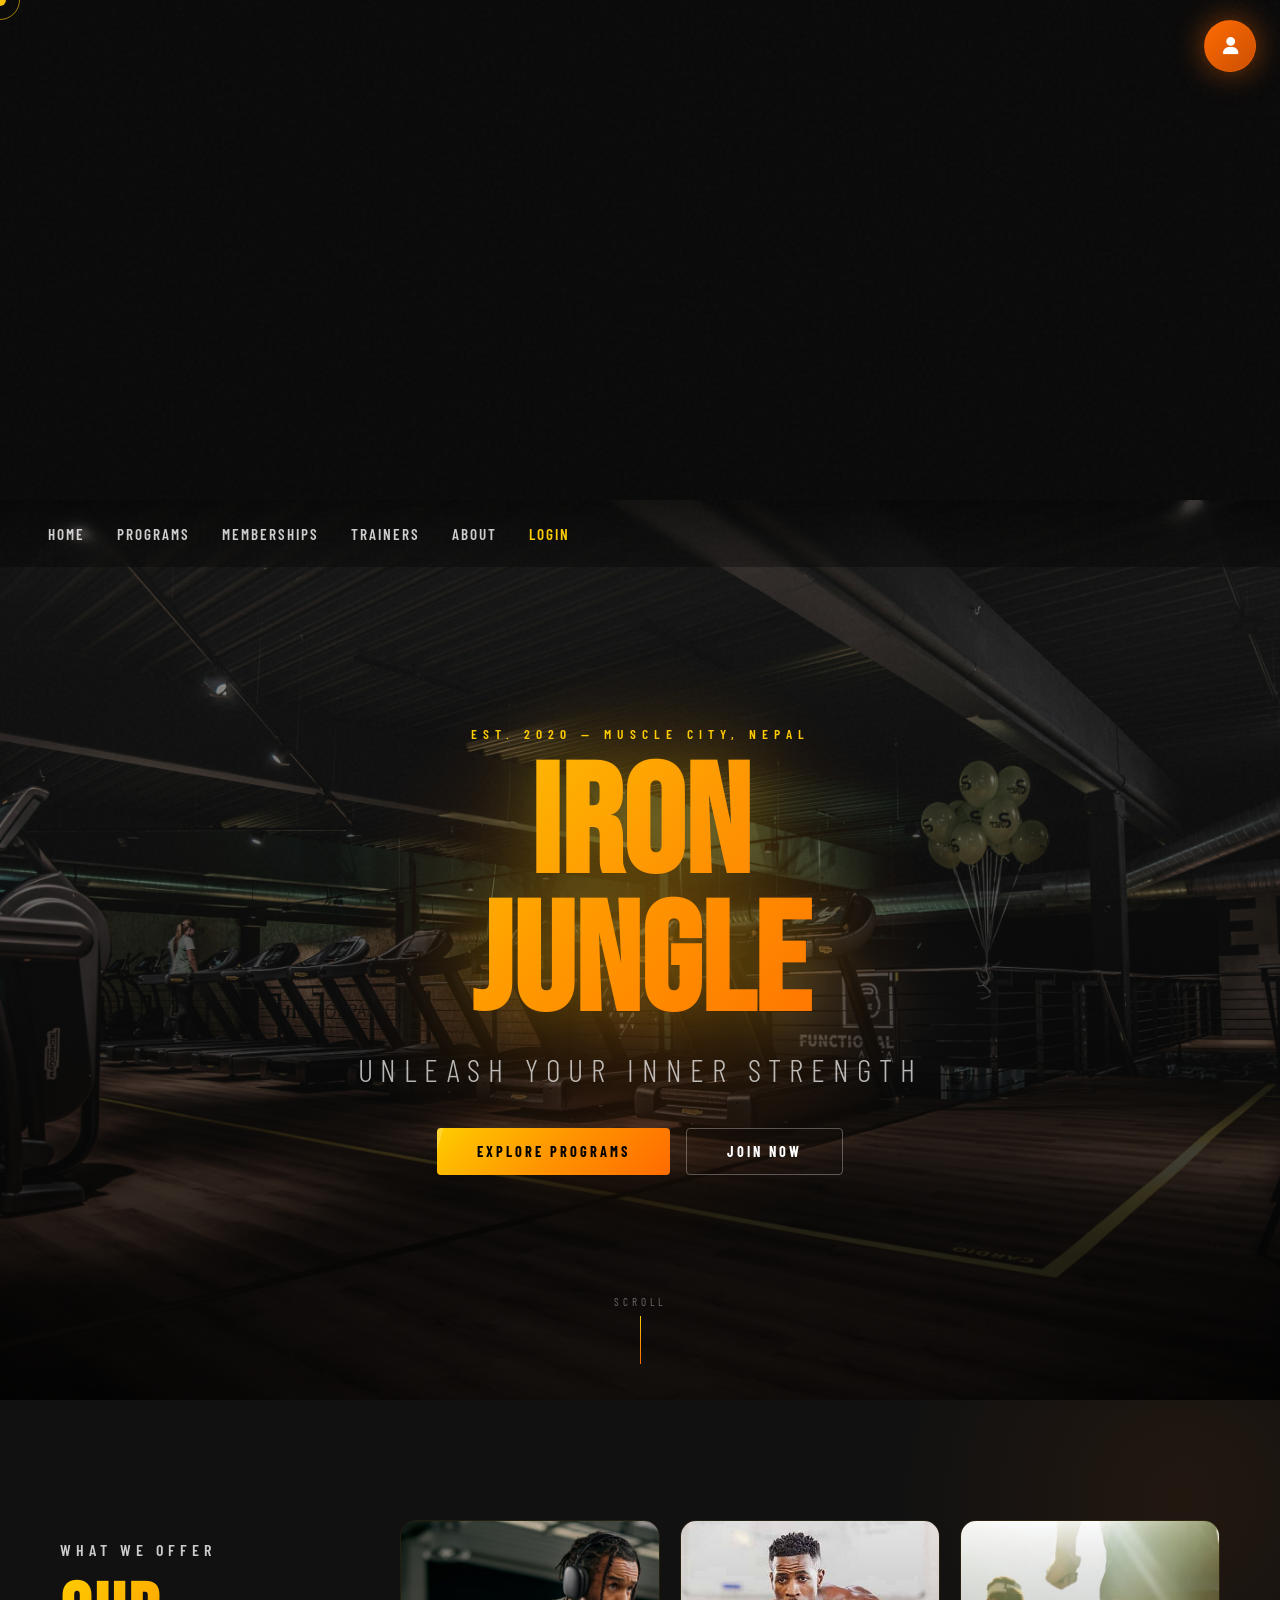
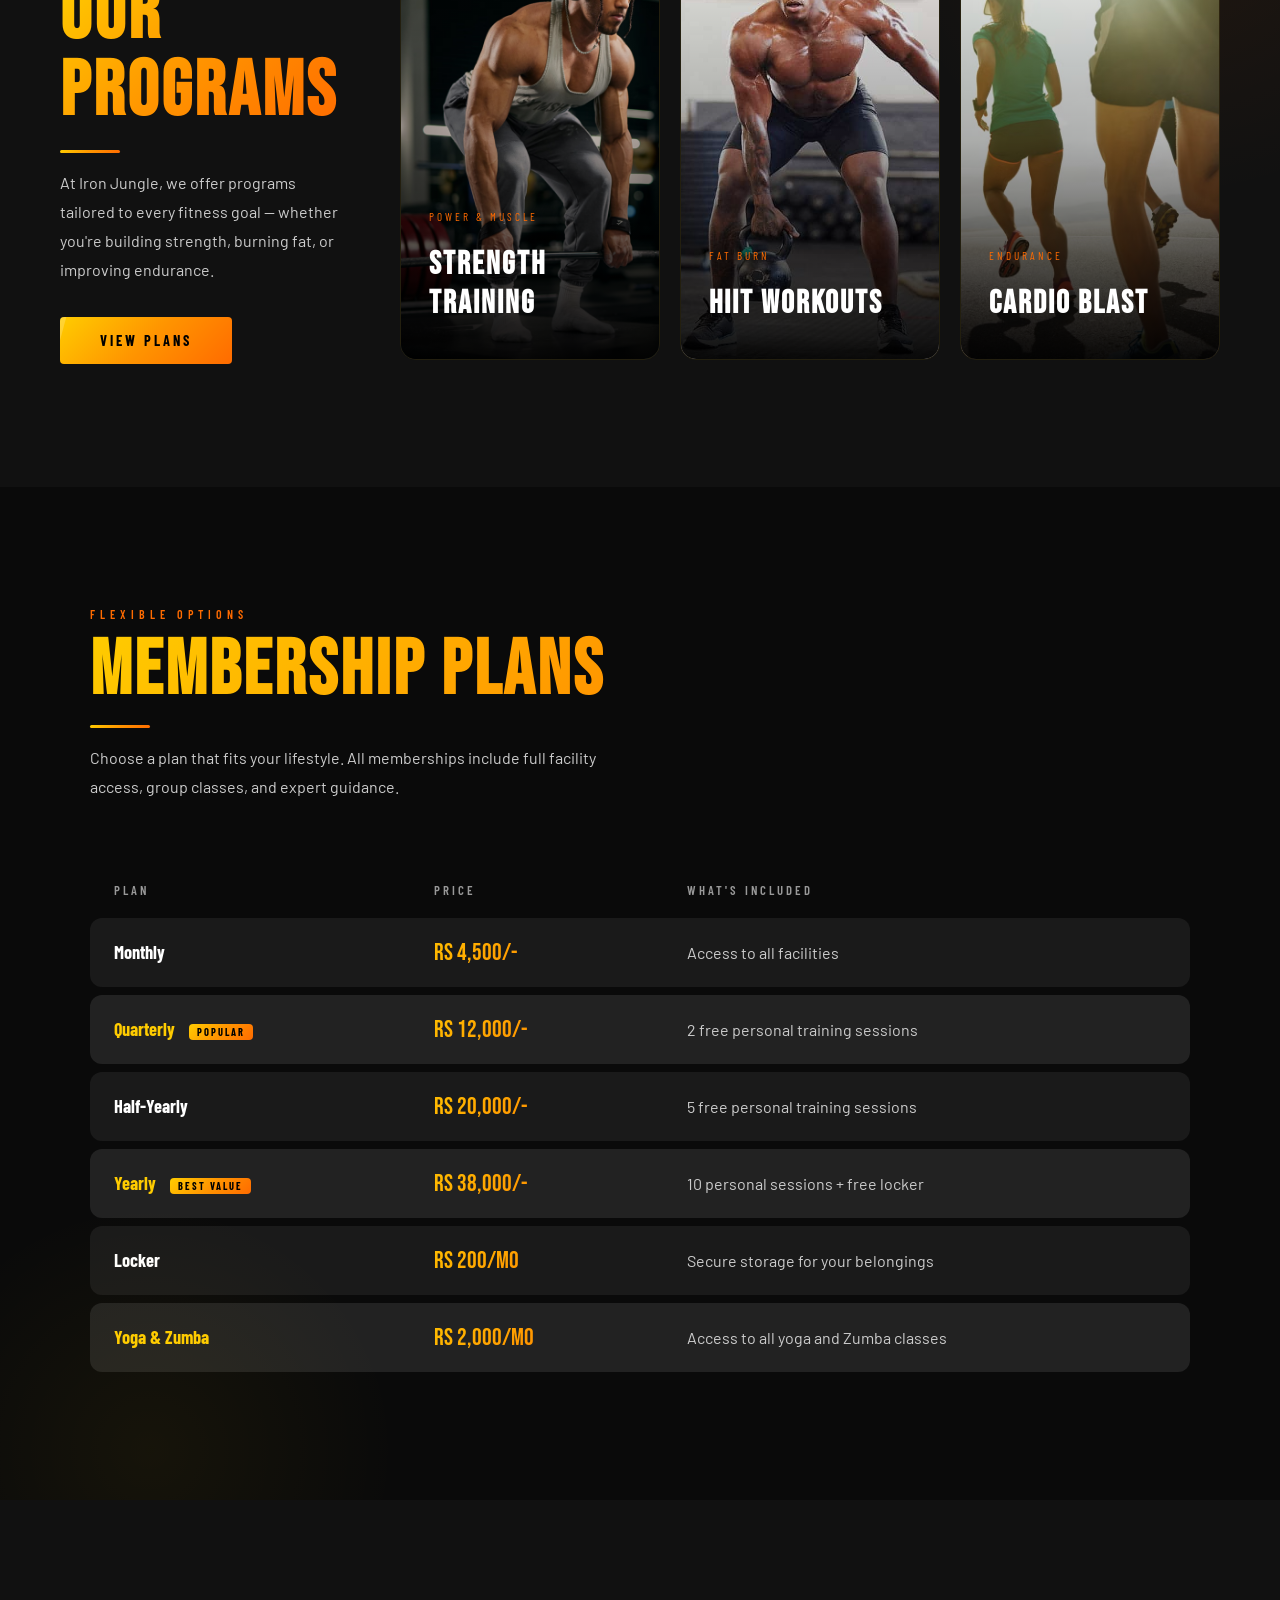
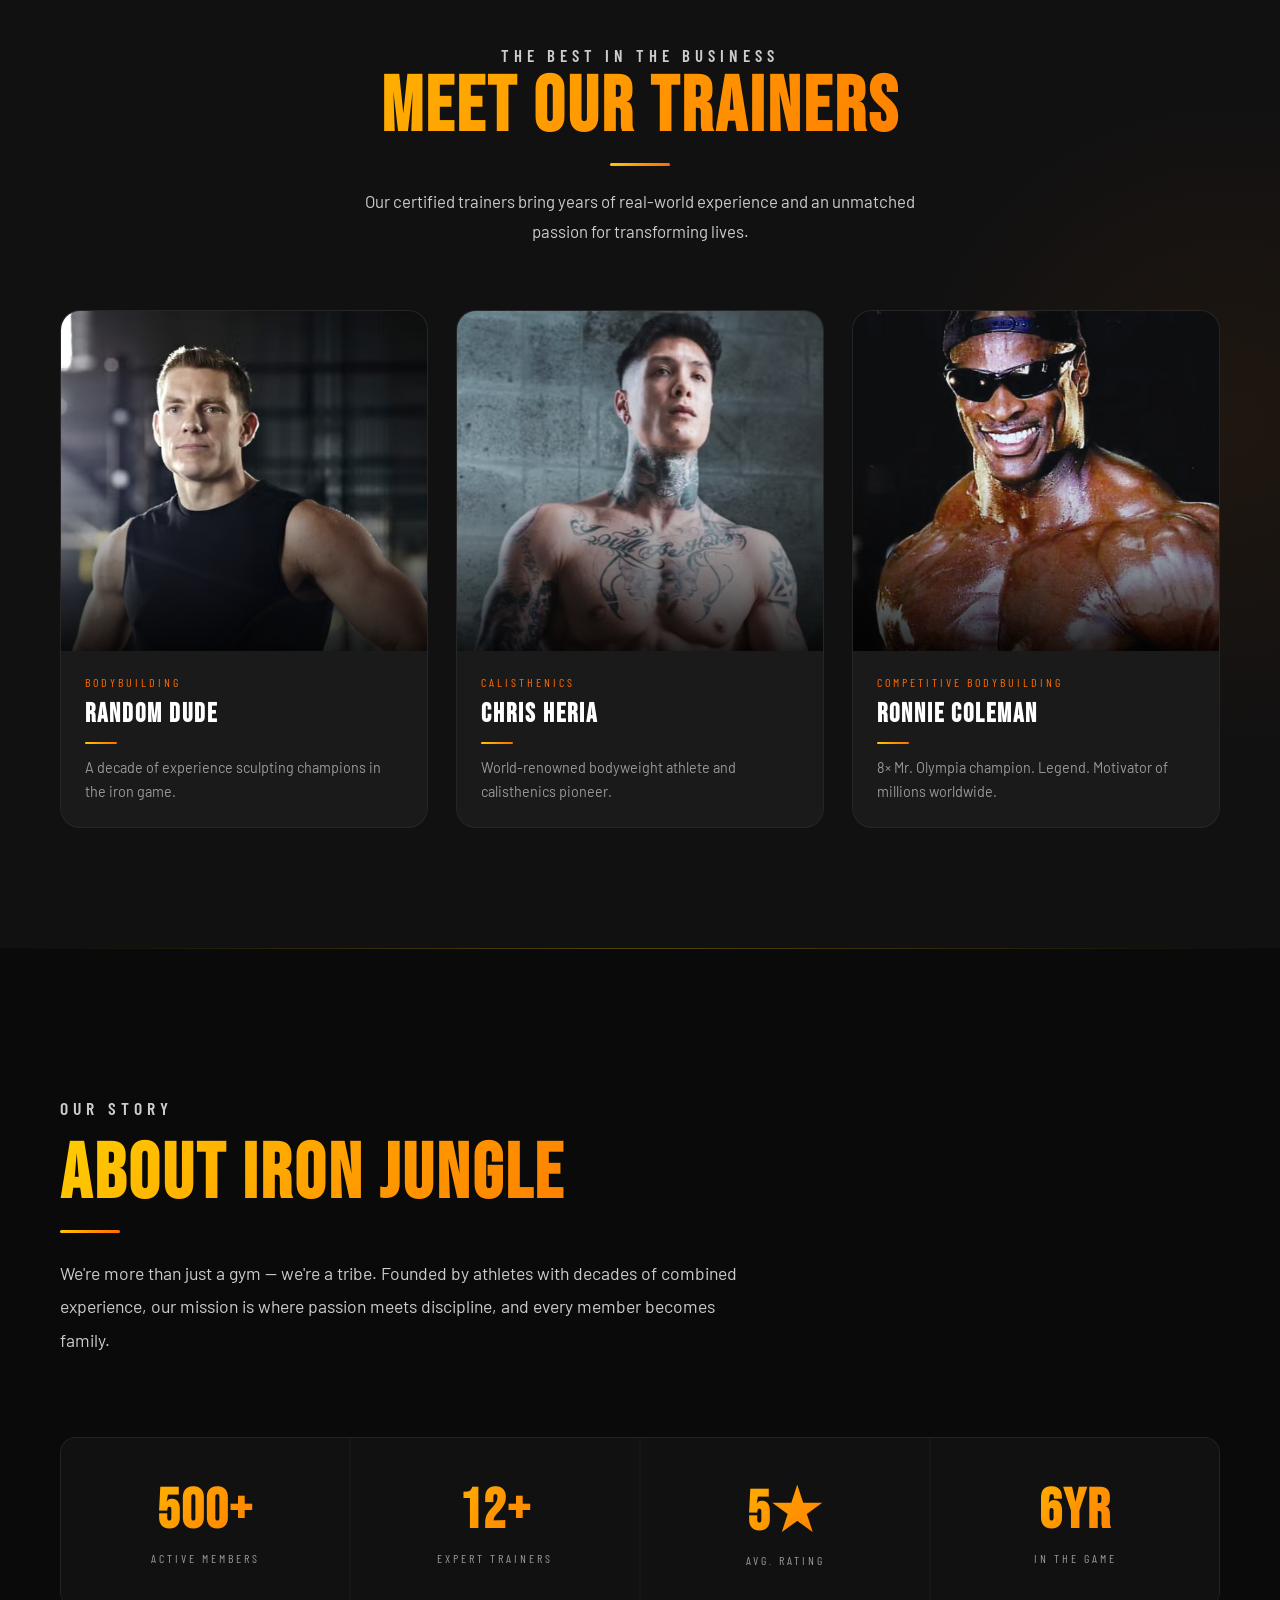
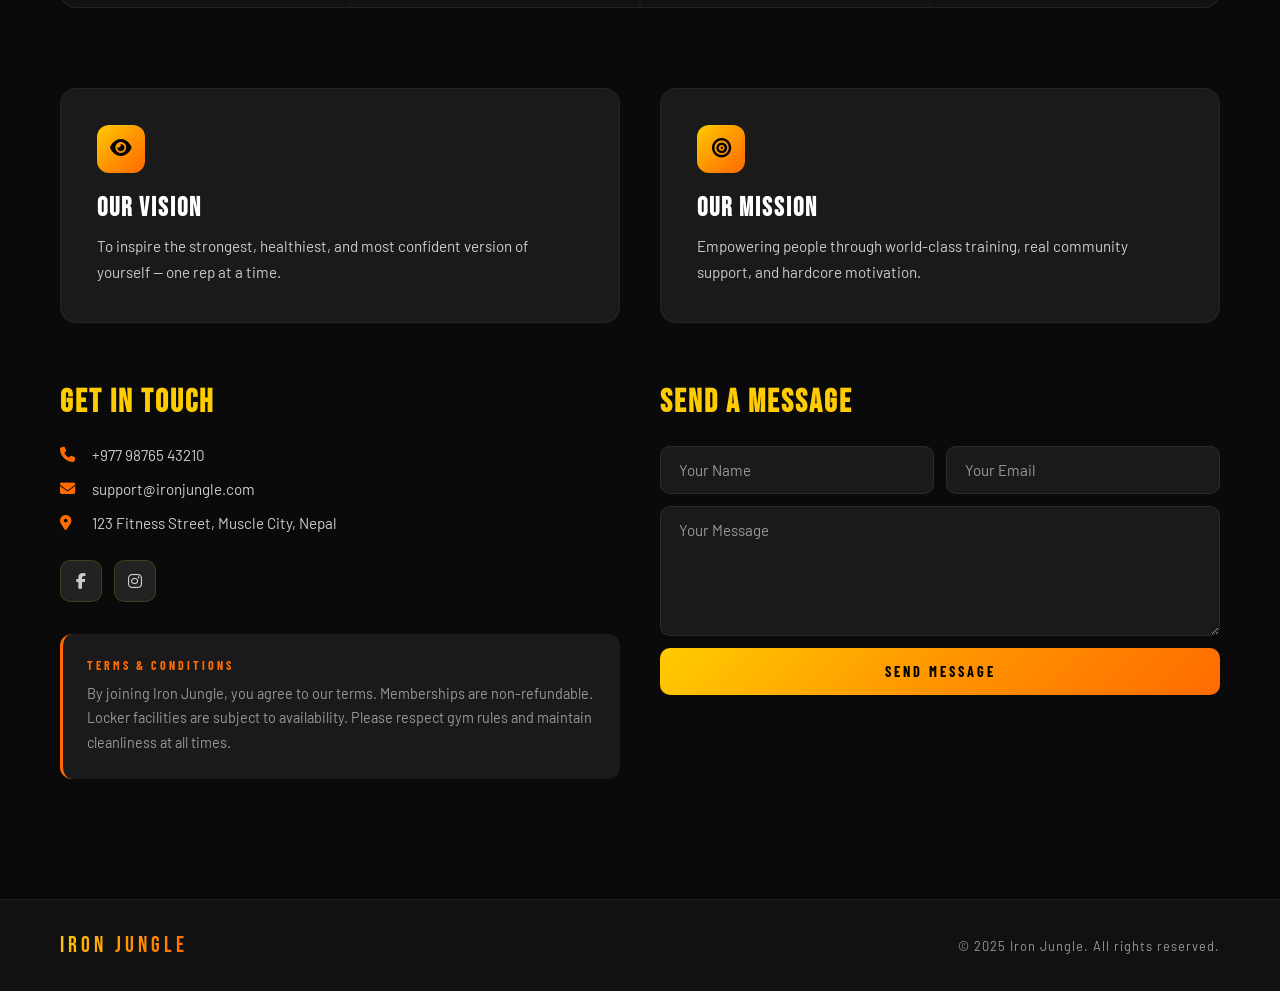
==== commit 9c57accf: "Refactor modal and layout styles; enhance responsiveness and usability" ====
--- a/index.html
+++ b/index.html
@@ -87,7 +87,6 @@
     </div>
   </div>
 
-  <!-- ===== MAIN ===== -->
   <main>
 
     <!-- HERO -->
--- a/style.css
+++ b/style.css
@@ -32,13 +32,20 @@
 *, *::before, *::after {
   margin: 0; padding: 0; box-sizing: border-box;
 }
-html { scroll-behavior: smooth; }
+html { 
+  scroll-behavior: smooth;
+  margin: 0;
+  padding: 0;
+}
 body {
   font-family: 'Barlow', sans-serif;
   background: var(--dark);
   color: var(--white);
   overflow-x: hidden;
   -webkit-font-smoothing: antialiased;
+  margin: 0;
+  padding: 0;
+  width: 100%;
 }
 
 /* ===== NOISE OVERLAY ===== */
@@ -122,12 +129,13 @@
 
 /* ===== MODAL CONTAINER ===== */
 .modal-container {
-  position: fixed;
+  position: relative;
   top: 50%; left: 50%;
   transform: translate(-50%, -50%) scale(0.96);
   z-index: 2001;
   width: min(760px, 95vw);
   min-height: 500px;
+  max-width: 100%;
   background: var(--dark-3);
   border-radius: 20px;
   overflow: hidden;
@@ -136,8 +144,7 @@
   opacity: 0;
   visibility: hidden;
   transition: opacity 0.35s ease, transform 0.35s cubic-bezier(0.34,1.56,0.64,1), visibility 0.35s ease;
-
-  /* Desktop: side-by-side layout */
+  width: 800px;
   display: flex;
   flex-direction: row;
 }
@@ -177,18 +184,24 @@
   justify-content: center;
   padding: 48px 36px;
   transition: transform 0.55s ease-in-out, opacity 0.55s ease-in-out;
-  position: relative;
+  position: absolute;
+  top: 0;
+  height: 100%;
   z-index: 2;
   flex-shrink: 0;
 }
 
 /* Desktop: show sign-in left, sign-up slides in from right */
-.sign-in-panel { transform: translateX(0); opacity: 1; }
+.sign-up-panel {
+    left: 0;
+    opacity: 0;
+    z-index: 1;
+}
 .sign-up-panel { transform: translateX(-100%); opacity: 0; position: absolute; top: 0; left: 0; height: 100%; }
 
 /* When modal has .show-signup class */
 .modal-container.show-signup .sign-in-panel { transform: translateX(100%); opacity: 0; }
-.modal-container.show-signup .sign-up-panel { transform: translateX(0); opacity: 1; z-index: 5; }
+.modal-container.show-signup .sign-up-panel { transform: translateX(100%); opacity: 1; z-index: 5; }
 
 .form-panel form {
   width: 100%;
@@ -316,15 +329,17 @@
 
 .toggle-track {
   background: linear-gradient(135deg, #1A1A1A 0%, var(--orange-deep) 60%, var(--orange) 100%);
+  color: #FFFFFF;
   height: 100%;
   width: 200%;
   position: relative;
-  left: 0;
+  left: -100%;
   display: flex;
+  transform: translateX(0);
   transition: transform 0.55s ease-in-out;
 }
 .modal-container.show-signup .toggle-track {
-  transform: translateX(-50%);
+  transform: translateX(50%);
 }
 
 .toggle-panel {
@@ -372,8 +387,11 @@
   padding: 24px 48px;
   display: flex;
   align-items: center;
-  z-index: 100;
+  z-index: 1000;
   transition: opacity var(--transition-base);
+  background: linear-gradient(180deg, rgba(0,0,0,0.6) 0%, rgba(0,0,0,0.3) 100%);
+  backdrop-filter: blur(4px);
+  -webkit-backdrop-filter: blur(4px);
 }
 .nav-list {
   display: flex;
@@ -429,11 +447,20 @@
   z-index: 998;
 }
 
+/* ===== MAIN ===== */
+main {
+  margin: 0;
+  padding: 0;
+  width: 100%;
+}
+
 /* ===== HERO ===== */
 .hero {
   position: relative;
   width: 100%; height: 100vh;
   min-height: 600px;
+  margin: 0;
+  padding: 0;
   background:
     linear-gradient(180deg, rgba(0,0,0,0.25) 0%, rgba(0,0,0,0.92) 100%),
     url('homeimg.jpg') center center / cover no-repeat;
@@ -970,9 +997,7 @@
   .about-stats { grid-template-columns: repeat(2,1fr); }
 }
 
-/* ============================================================
-   RESPONSIVE — 768px (tablet portrait / mobile)
-   ============================================================ */
+
 @media (max-width: 768px) {
 
   /* --- Navbar --- */
@@ -1047,6 +1072,7 @@
     transform: none !important;
     flex-direction: column;
     overflow-y: auto;
+
   }
   .modal-container.active {
     transform: none !important;
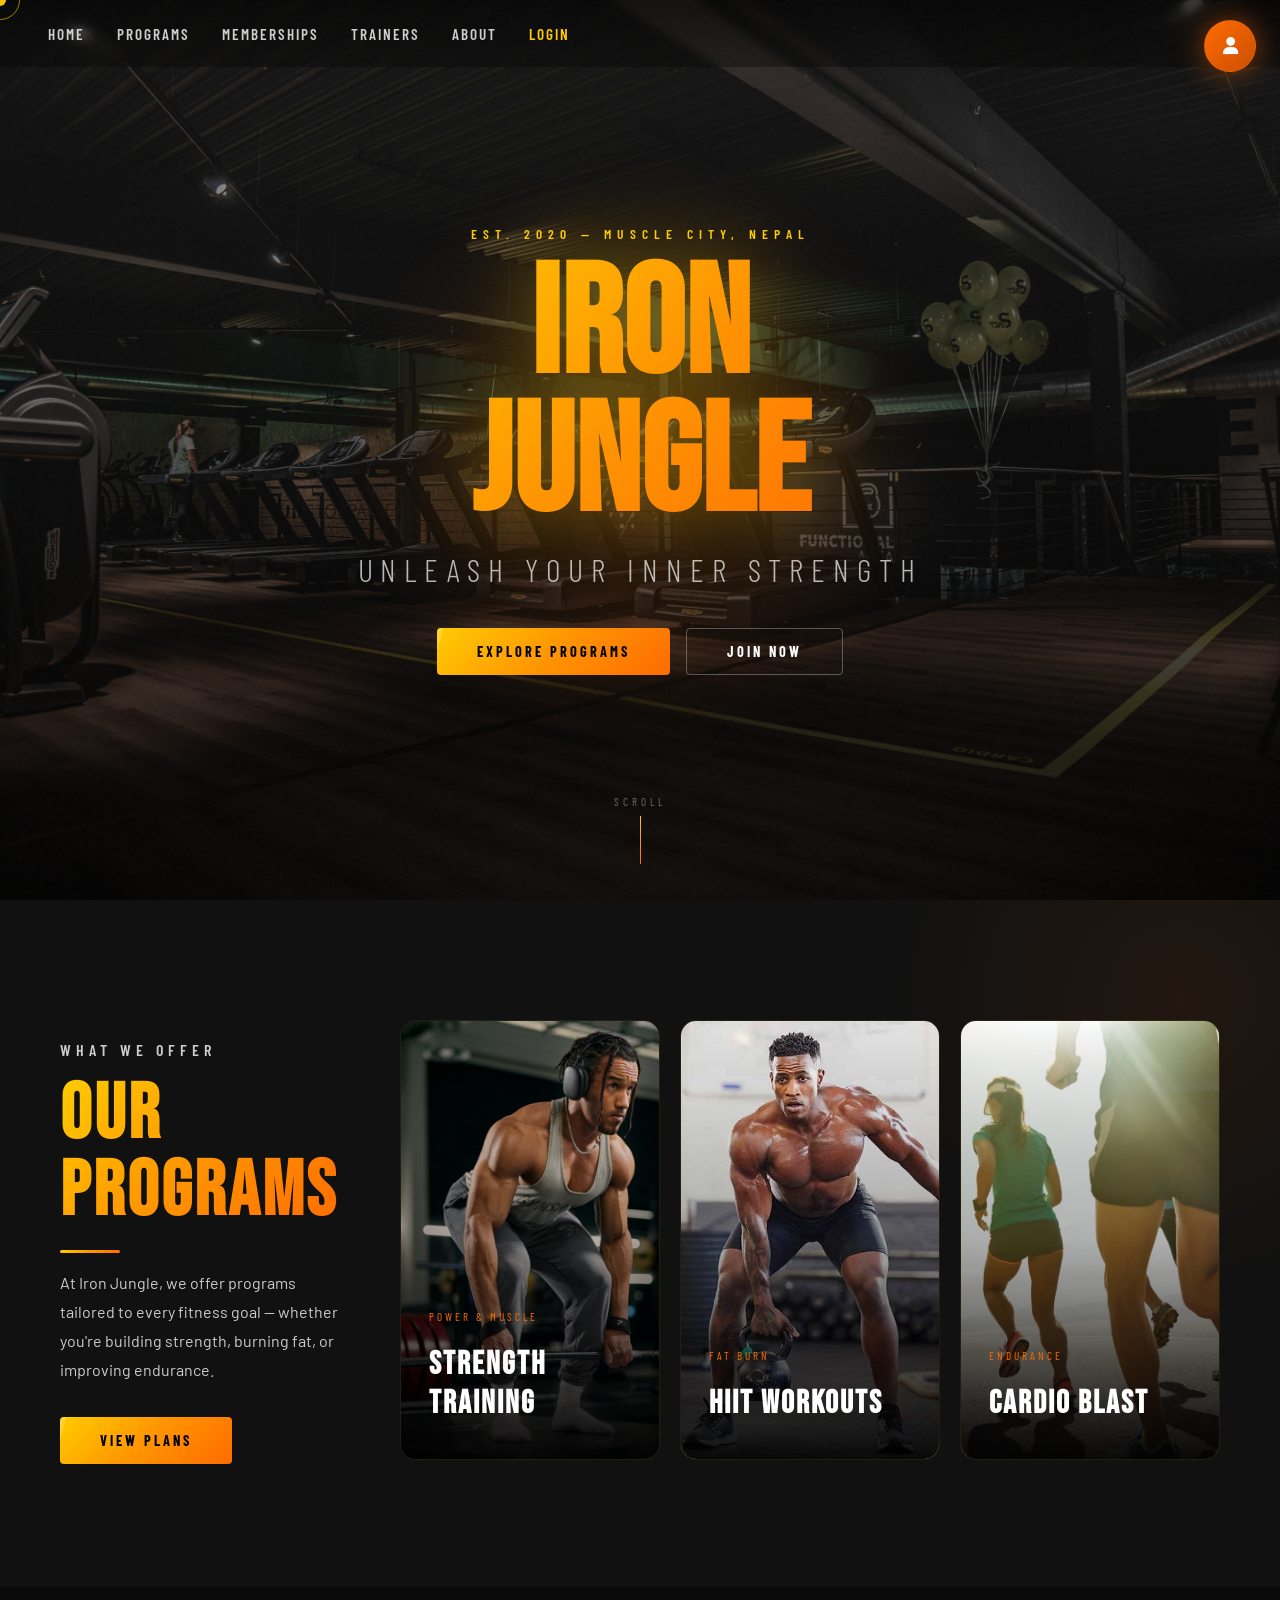
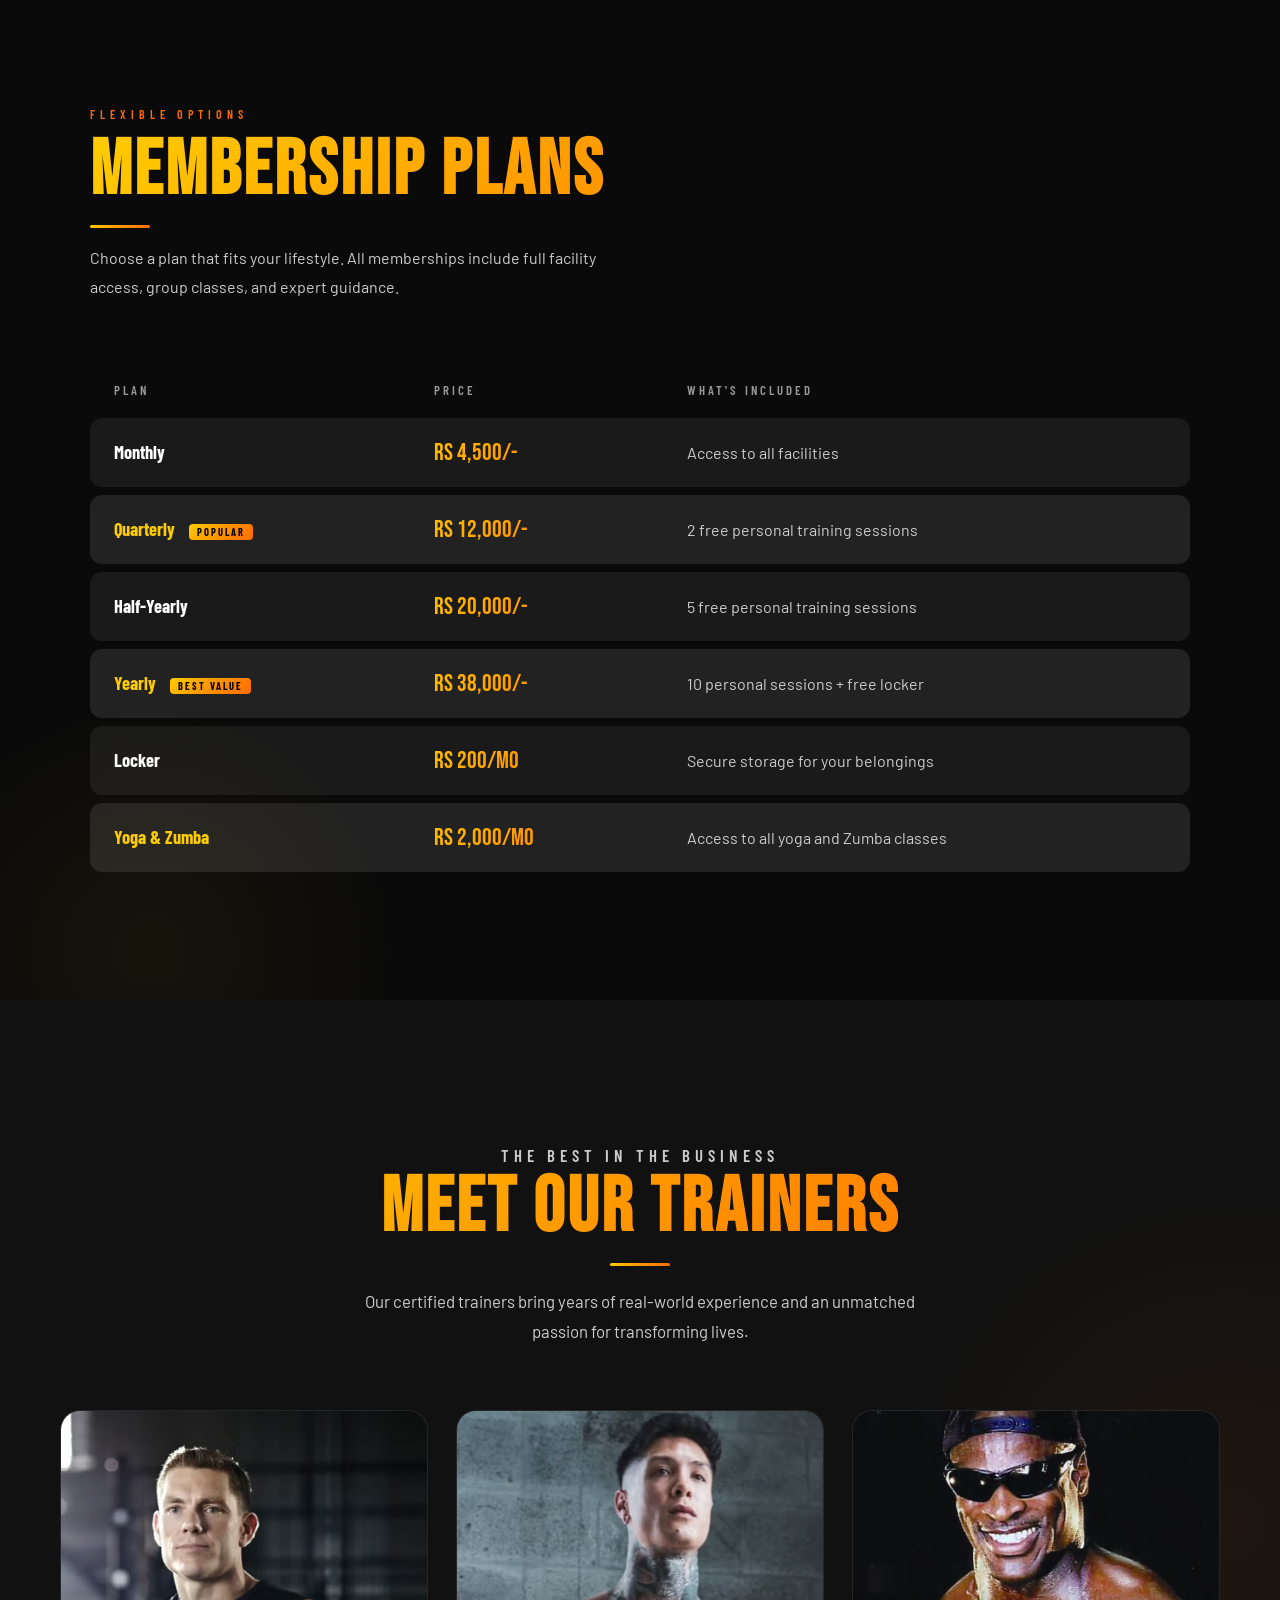
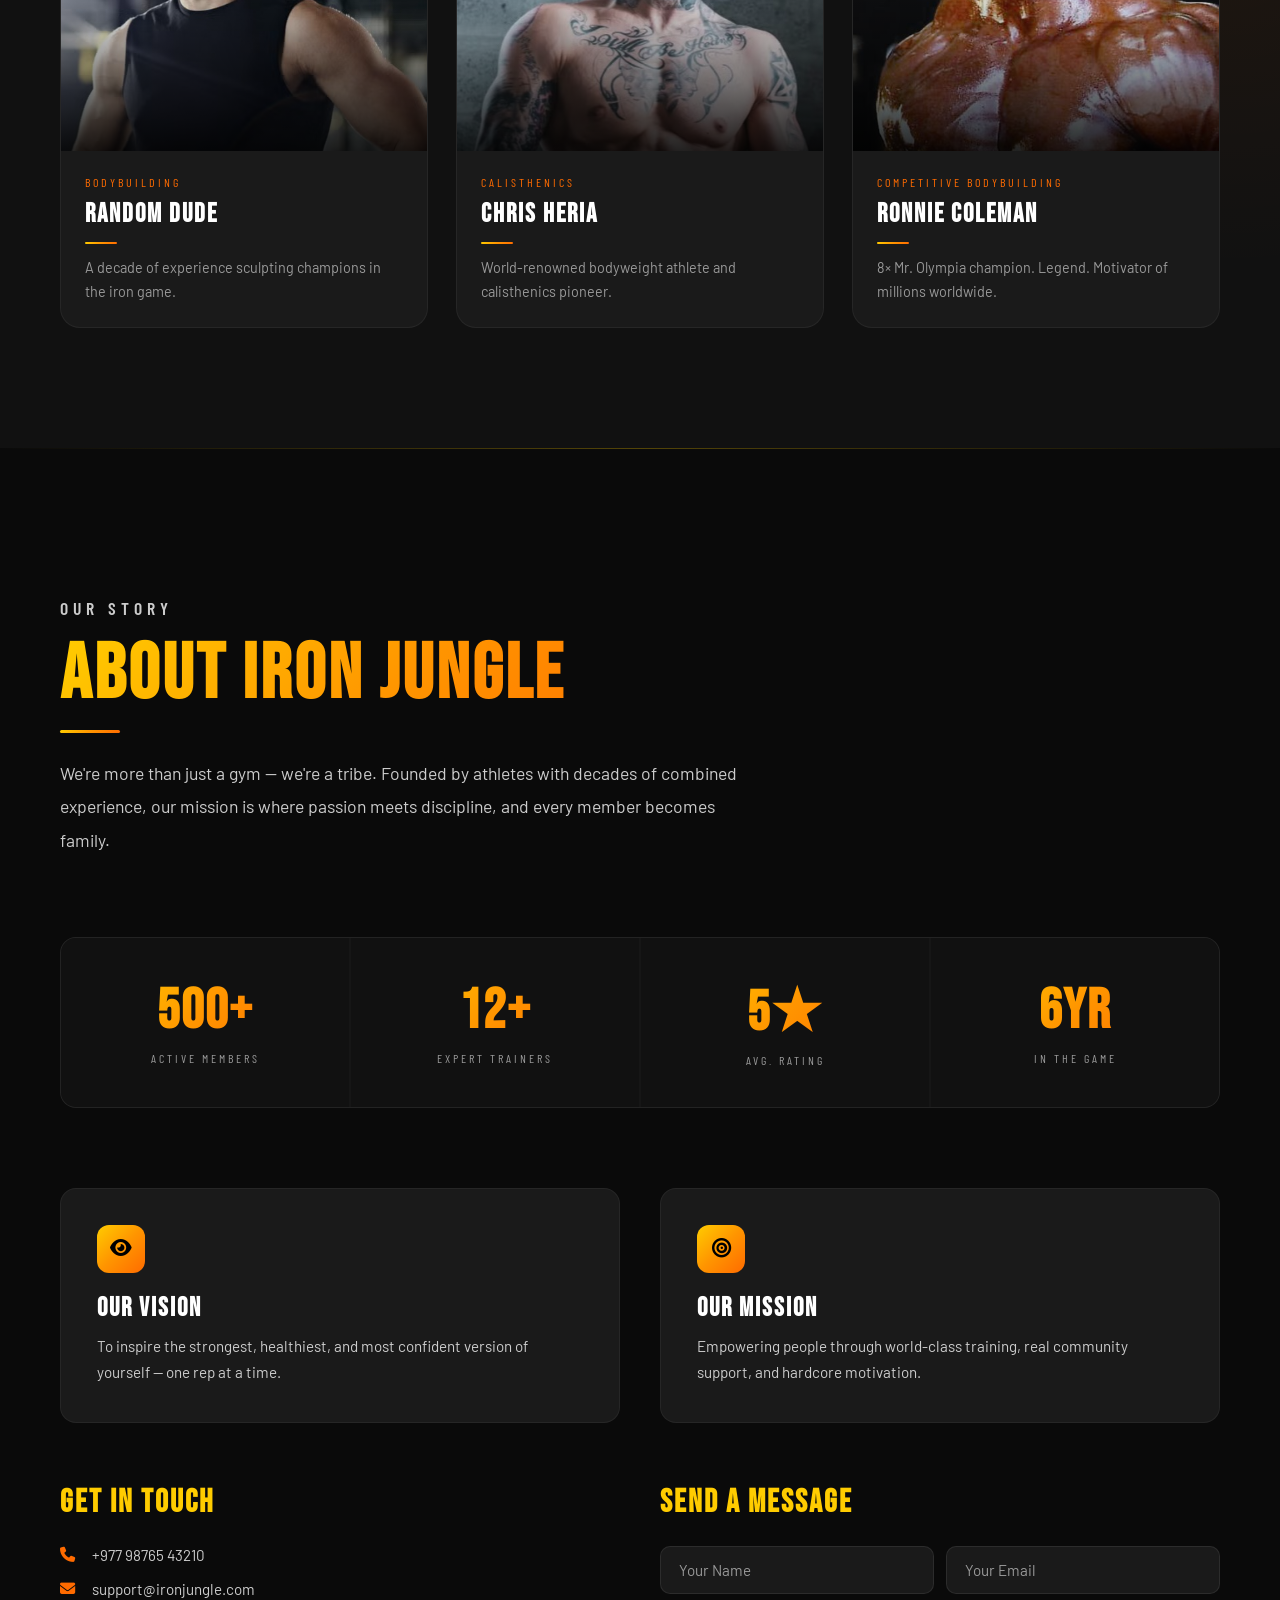
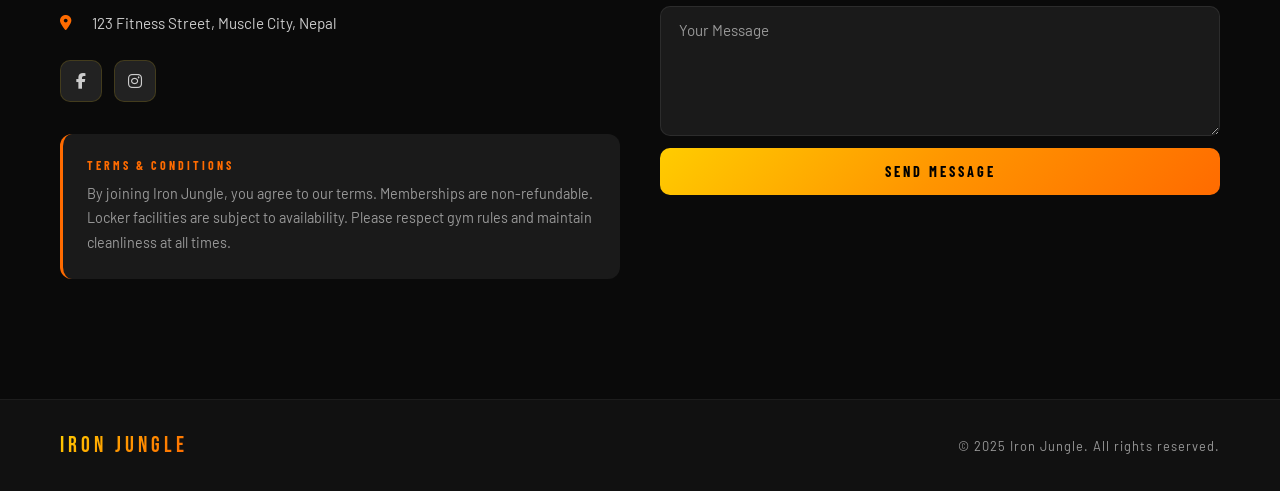
==== commit 4e1195b8: "Refactor modal and navigation styles; enhance responsiveness and usability" ====
--- a/index.html
+++ b/index.html
@@ -87,6 +87,7 @@
     </div>
   </div>
 
+  <!-- ===== MAIN ===== -->
   <main>
 
     <!-- HERO -->
--- a/style.css
+++ b/style.css
@@ -36,6 +36,7 @@
   scroll-behavior: smooth;
   margin: 0;
   padding: 0;
+  height: 100%;
 }
 body {
   font-family: 'Barlow', sans-serif;
@@ -46,6 +47,7 @@
   margin: 0;
   padding: 0;
   width: 100%;
+  min-height: 100vh;
 }
 
 /* ===== NOISE OVERLAY ===== */
@@ -129,7 +131,7 @@
 
 /* ===== MODAL CONTAINER ===== */
 .modal-container {
-  position: relative;
+  position: fixed;
   top: 50%; left: 50%;
   transform: translate(-50%, -50%) scale(0.96);
   z-index: 2001;
@@ -144,7 +146,6 @@
   opacity: 0;
   visibility: hidden;
   transition: opacity 0.35s ease, transform 0.35s cubic-bezier(0.34,1.56,0.64,1), visibility 0.35s ease;
-  width: 800px;
   display: flex;
   flex-direction: row;
 }
@@ -427,19 +428,31 @@
   flex-direction: column;
   gap: 5px;
   cursor: pointer;
-  z-index: 1001;
-  padding: 4px;
+  z-index: 1003;
+  padding: 8px;
+  transition: all 0.3s ease;
 }
 .hamburger span {
   display: block;
   width: 28px; height: 2px;
   background: var(--white);
   border-radius: 2px;
-  transition: transform 0.3s ease, opacity 0.3s ease;
-}
-.hamburger.open span:nth-child(1) { transform: translateY(7px) rotate(45deg); }
-.hamburger.open span:nth-child(2) { opacity: 0; }
-.hamburger.open span:nth-child(3) { transform: translateY(-7px) rotate(-45deg); }
+  transition: transform 0.3s cubic-bezier(0.34,1.56,0.64,1), opacity 0.3s ease, background 0.3s ease;
+}
+.hamburger:hover span {
+  background: var(--gold);
+}
+.hamburger.open span:nth-child(1) { 
+  transform: translateY(10px) rotate(45deg);
+  background: var(--gold);
+}
+.hamburger.open span:nth-child(2) { 
+  opacity: 0;
+}
+.hamburger.open span:nth-child(3) { 
+  transform: translateY(-10px) rotate(-45deg);
+  background: var(--gold);
+}
 
 .nav-overlay {
   display: none;
@@ -1007,41 +1020,186 @@
     background: rgba(10,10,10,0.95);
     backdrop-filter: blur(12px);
     -webkit-backdrop-filter: blur(12px);
-    border-bottom: 1px solid rgba(255,255,255,0.06);
-    z-index: 500;
-  }
-  .hamburger { display: flex; }
+    border-bottom: 1px solid rgba(255,204,0,0.1);
+    z-index: 1002;
+    top: 0;
+    left: 0;
+    right: 0;
+    width: 100%;
+  }
+  .hamburger { 
+    display: flex;
+    margin-left: auto;
+  }
 
   .nav-list {
     position: fixed;
-    top: 0; right: -100%; bottom: 0;
-    width: min(300px, 80vw);
-    background: var(--dark-3);
-    border-left: 1px solid rgba(255,204,0,0.1);
+    top: 0; left: 0; right: 0; bottom: 0;
+    width: 100%;
+    height: 100vh;
+    background: linear-gradient(135deg, #0A0A0A 0%, #1A1A1A 50%, #111111 100%);
+    backdrop-filter: blur(20px);
+    -webkit-backdrop-filter: blur(20px);
     flex-direction: column;
     justify-content: center;
     align-items: center;
-    gap: 28px;
-    transition: right 0.4s cubic-bezier(0.77,0,0.18,1);
-    z-index: 999;
-    padding: 40px 24px;
-  }
-  .nav-list.open { right: 0; }
-  .nav-list li a { font-size: 1.2rem; letter-spacing: 3px; }
-
+    gap: 0;
+    transition: opacity 0.4s cubic-bezier(0.34,1.56,0.64,1), visibility 0.4s ease;
+    z-index: 1001;
+    padding: 120px 24px 40px;
+    opacity: 0;
+    visibility: hidden;
+  }
+  .nav-list.open { 
+    opacity: 1;
+    visibility: visible;
+  }
+  .nav-list li {
+    width: 100%;
+    border-bottom: 1px solid rgba(255,204,0,0.08);
+    transition: all 0.3s ease;
+    animation: slideInNav 0.5s ease forwards;
+    opacity: 0;
+  }
+  .nav-list:not(.open) li {
+    animation: none;
+    opacity: 1;
+  }
+  .nav-list.open li:nth-child(1) { animation-delay: 0.05s; }
+  .nav-list.open li:nth-child(2) { animation-delay: 0.1s; }
+  .nav-list.open li:nth-child(3) { animation-delay: 0.15s; }
+  .nav-list.open li:nth-child(4) { animation-delay: 0.2s; }
+  .nav-list.open li:nth-child(5) { animation-delay: 0.25s; }
+  .nav-list.open li:nth-child(6) { animation-delay: 0.3s; }
+  
+  @keyframes slideInNav {
+    from {
+      opacity: 0;
+      transform: translateX(-30px);
+    }
+    to {
+      opacity: 1;
+      transform: translateX(0);
+    }
+  }
+  .nav-list li:last-child {
+    border-bottom: none;
+  }
+  .nav-list li a { 
+    font-size: 1.5rem; 
+    letter-spacing: 3px;
+    display: block;
+    padding: 24px 32px;
+    color: rgba(255,255,255,0.8);
+    position: relative;
+    text-transform: uppercase;
+    font-weight: 600;
+    transition: all 0.3s ease;
+  }
+  .nav-list li a::before {
+    content: '';
+    position: absolute;
+    left: 0;
+    top: 0;
+    height: 100%;
+    width: 3px;
+    background: var(--gradient-gold);
+    transform: scaleY(0);
+    transform-origin: center;
+    transition: transform 0.3s ease;
+  }
+  .nav-list li a:active {
+    color: var(--gold);
+  }
+  .nav-list li a:active::before {
+    transform: scaleY(1);
+  }
+  .nav-login-link {
+    color: var(--gold) !important;
+    background: rgba(255,204,0,0.08);
+  }
+
+  .nav-overlay {
+    display: none;
+    position: fixed; 
+    top: 0; left: 0; right: 0; bottom: 0;
+    z-index: 1000;
+  }
   .nav-overlay.active {
     display: block;
-    background: rgba(0,0,0,0.7);
+    background: rgba(0,0,0,0.85);
+  }
+
+  /* --- Modal Responsive --- */
+  .modal-container {
+    width: 95vw !important;
+    min-height: auto;
+    max-height: 90vh;
+    flex-direction: column;
+  }
+  .form-panel {
+    position: static;
+    width: 100%;
+    height: auto;
+    padding: 32px 24px;
+  }
+  .toggle-container {
+    display: none;
+  }
+  .modal-tabs {
+    display: flex;
+    gap: 0;
+    margin-bottom: 20px;
+    border-bottom: 1px solid rgba(255,204,0,0.1);
+  }
+  .modal-tab {
+    flex: 1;
+    padding: 12px;
+    background: none;
+    border: none;
+    color: var(--grey);
+    cursor: pointer;
+    font-weight: 600;
+    transition: color 0.3s;
+    border-bottom: 2px solid transparent;
+  }
+  .modal-tab.active {
+    color: var(--gold);
+    border-bottom-color: var(--gold);
+  }
+  .sign-in-panel, .sign-up-panel {
+    position: static !important;
+    transform: none !important;
+    opacity: 1 !important;
+    z-index: auto !important;
+  }
+  .sign-up-panel {
+    display: none;
+  }
+  .sign-up-panel.visible {
+    display: block;
+  }
+  .sign-in-panel.visible {
+    display: block;
   }
 
   /* Push hero content down because navbar is fixed */
-  .hero { padding-top: 80px; }
+  .hero { 
+    padding-top: 70px;
+    min-height: calc(100vh - 70px);
+  }
 
   /* Login icon repositioned */
-  .login-icon { top: 14px; right: 76px; width: 46px; height: 46px; }
+  .login-icon { 
+    top: 16px; 
+    right: 80px; 
+    width: 44px; 
+    height: 44px;
+    z-index: 1001;
+  }
 
   /* --- Sections padding --- */
-  #programs, #memberships, #trainers, #about { padding: 80px 24px; }
+  #programs, #memberships, #trainers, #about { padding: 80px 20px; }
   footer { padding: 24px; }
 
   /* --- Programs --- */
